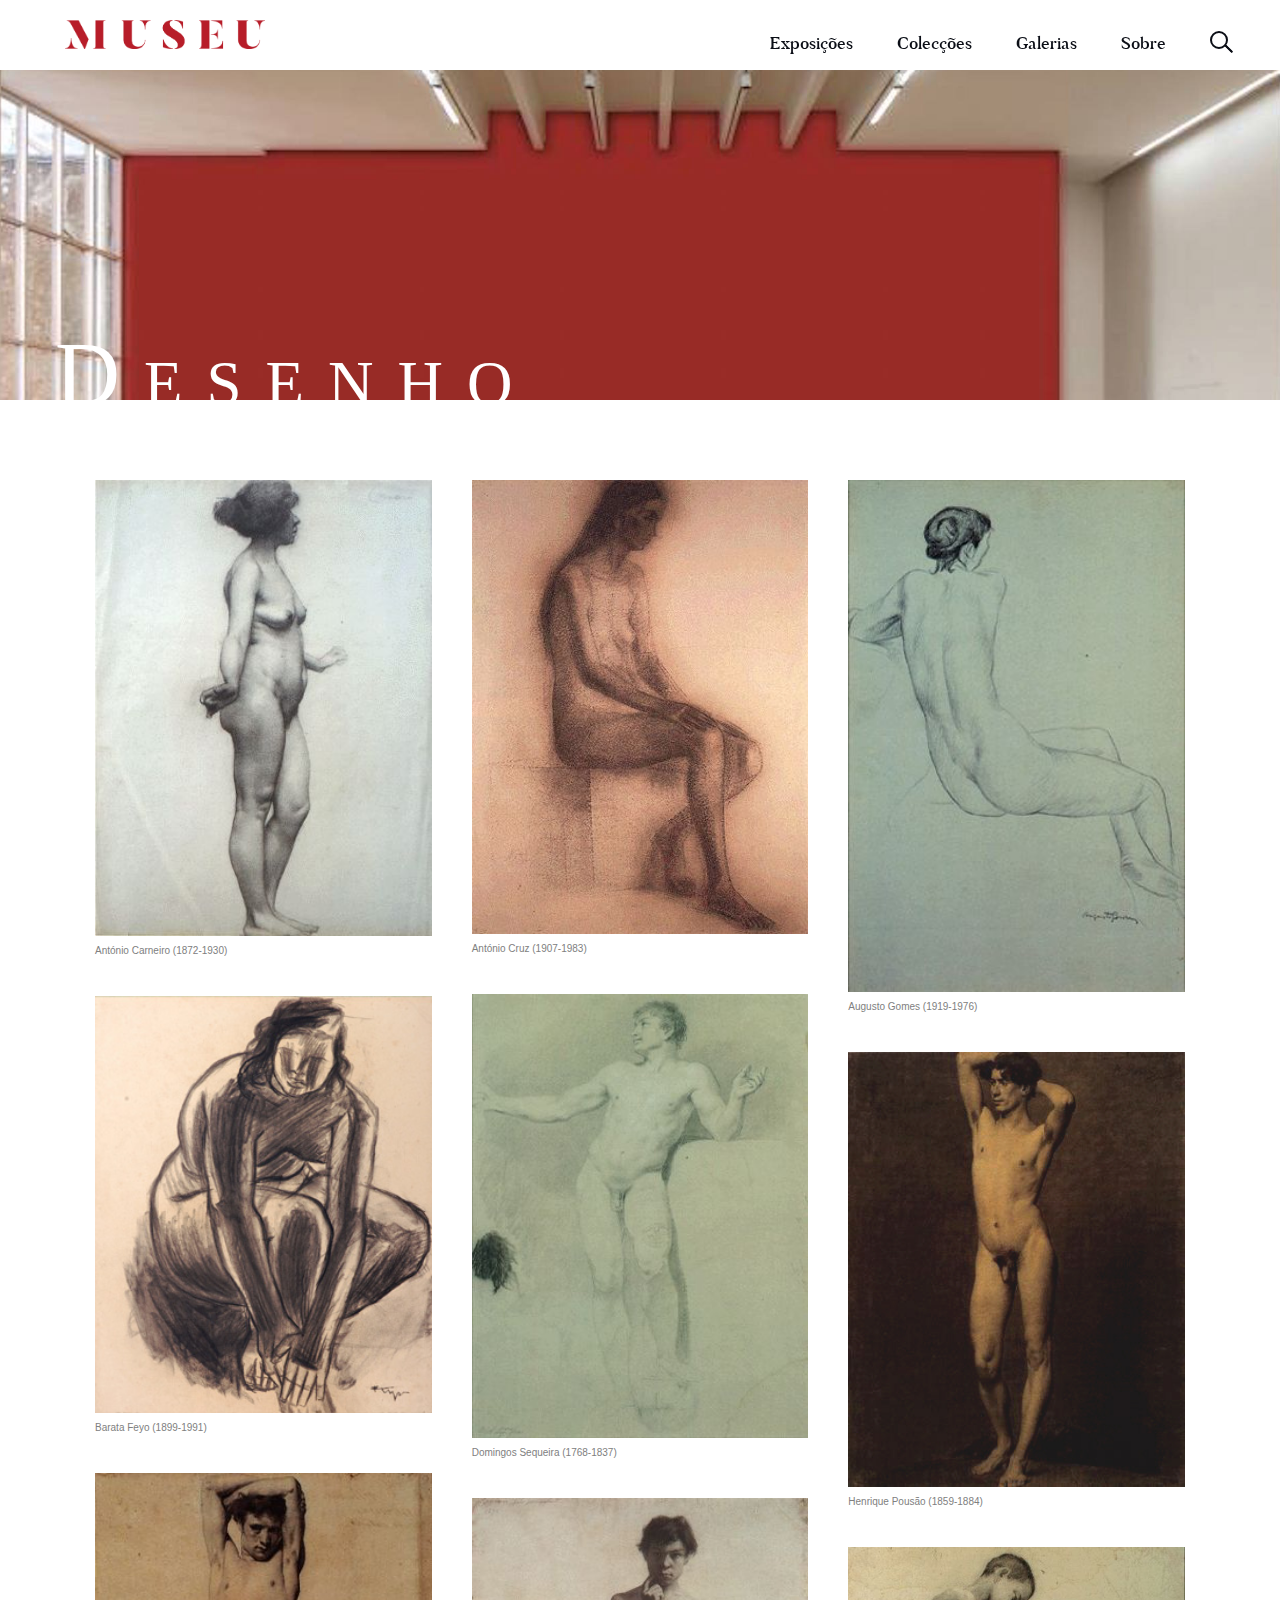
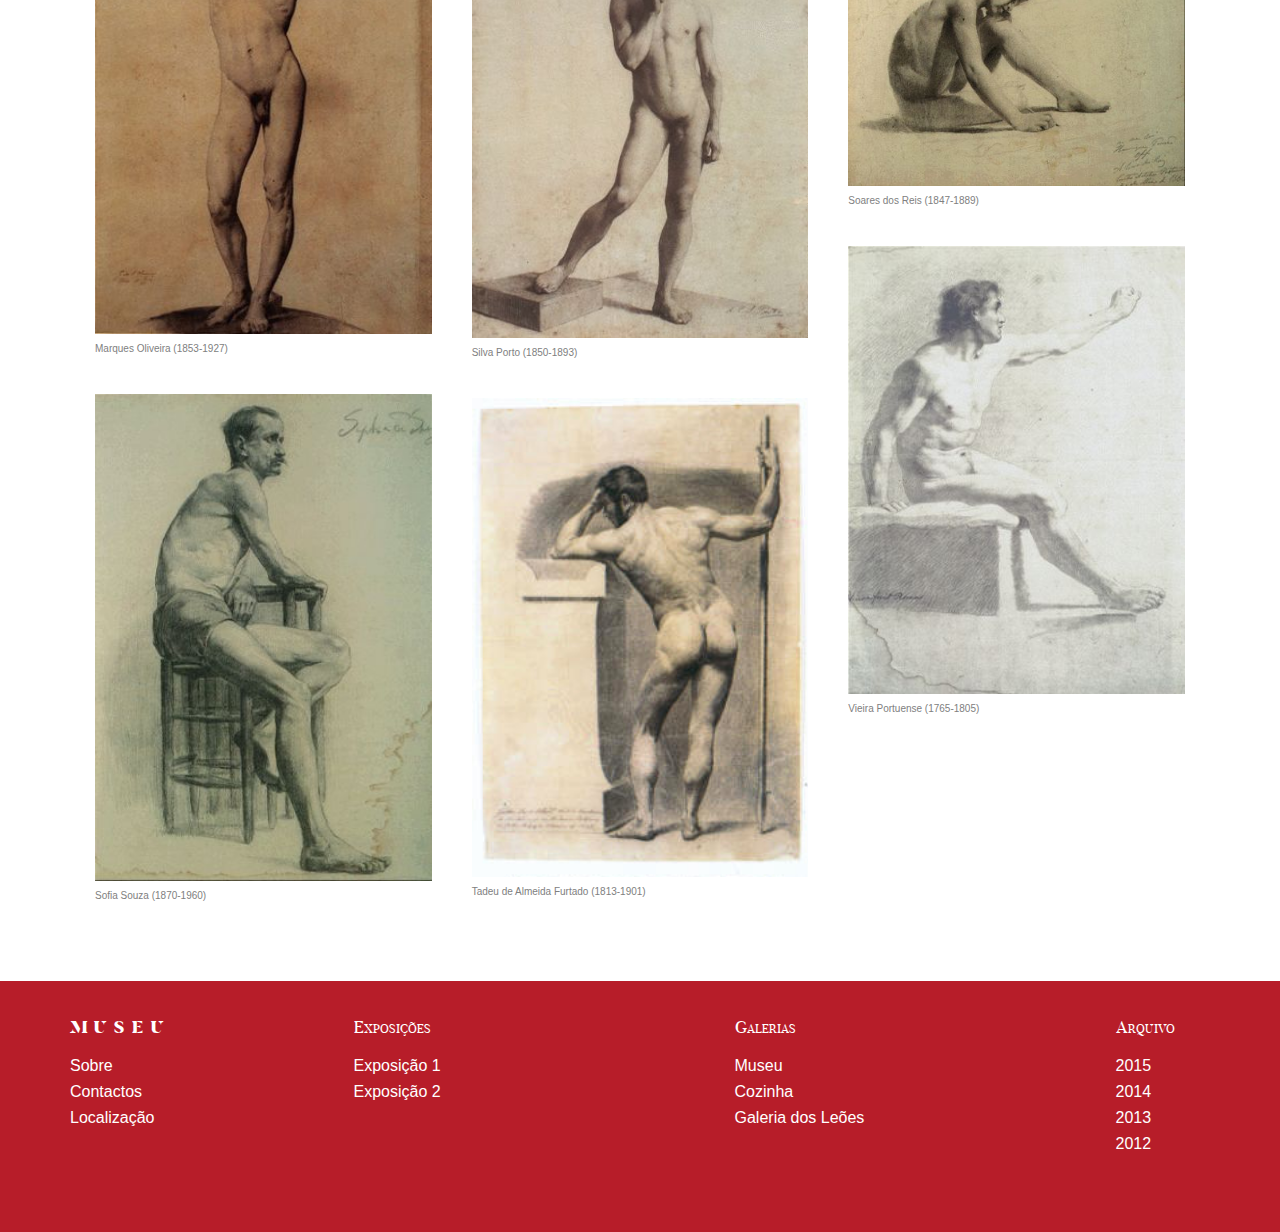
==== Museu/colecao.html @ 2cb4e395 "Alterações do duarte" ====
<!DOCTYPE html>
<!--[if lt IE 7]>      <html class="no-js lt-ie9 lt-ie8 lt-ie7"> <![endif]-->
<!--[if IE 7]>         <html class="no-js lt-ie9 lt-ie8"> <![endif]-->
<!--[if IE 8]>         <html class="no-js lt-ie9"> <![endif]-->
<!--[if gt IE 8]><!--> <html class="no-js"> <!--<![endif]-->
<head>
<meta charset="UTF-8">

<title>Museu FBAUP</title>

  <meta name="viewport" content="width=device-width, initial-scale=1">
<!-- Search engine optimization -->
  <meta name="description" content="" />
  <meta name="keywords" content="" />
  <meta name="author" content="" />
<!--  -->
   
    <link rel="stylesheet" type="text/css" href="museu.css">
   
</head>

<body>
	<!-- Pesquisa fullscreen -->
	<div class="search_oberlay">
		<input class="search" type="text" placeholder="search" />
	</div>
	<!-- Menu de Navegação -->

	<header>
			<div class="container">
			<div class="col-lg-3 col-md-3 col-sm-3 logo algn-left ">
					<a href="home.html"><img src="img/museu.png" alt="Logo Museu"/></a>	<!-- Logo Museu-->
			</div>
			<div class="col-lg-9 col-md-9 col-sm-7 algn-right menu">
				<nav class="row">
					<ul>
						<li><a href="pag_exposicoe.html">Exposições</a></li>
						<li class="dropdown-menu">
							<a href="#">Colecções</a>
							<ul class="dropdown-list">
								<li><a href="colecao.html">Desenho</a></li>
								<li><a href="colecao.html">Design</a></li>
								<li><a href="colecao.html">Escultura</a></li>
								<li><a href="colecao.html">Gravura</a></li>
								<li><a href="colecao.html">Pintura</a></li>
							</ul>
						</li>	
						<li><a href="galerias.html">Galerias</a></li>
						<li><a href="sobre.html">Sobre</a></li>
						<li>
							<div class="button-search" >
								<div class="search">
									<a class="search-icon">
									  <span class="circle"></span>
									  <span class="handle"></span>
									</a>
								</div>
							</div>	
						</li>
					</ul>	
					
				</nav>
				
			</div>
			</div>
		</header>

			<!-- Imagem Principal-->
		<section id="header-bg-small" >
			<div class="header-img" >
			 	 <img src="img/capa_img.jpg" alt="Pavilhão de Exposições">
				 <div class="container pic-caption">
					<h1>Desenho</h1>
				</div>
			</div>
			
		</section>
		<section id="grelha-colecao">
			<div class="container">
				<div class="grelha">
					<div class="item">
						<div class="image">
							<img src="img/colecao_desenho/cd_1.jpg" alt="António Carneiro (1872-1930)">
						</div>
						<div class="footnotes">
							<p>Legenda</p>
						</div>
					</div>
					<div class="item">
						<div class="image">
						<img src="img/colecao_desenho/cd_2.jpg" alt="António Cruz (1907-1983)">
						</div>
						<div class="footnotes">
							<p>Legenda</p>
						</div>
					</div>
					<div class="item">
						<div class="image">
							<img src="img/colecao_desenho/cd_3.jpg" alt="Augusto Gomes (1919-1976)">
						</div>
						<div class="footnotes">
							<p>Legenda</p>
						</div>
					</div>
					<div class="item">
						<div class="image">
							<img src="img/colecao_desenho/cd_4.jpg" alt="Barata Feyo (1899-1991)">
						</div>
						<div class="footnotes">
							<p>Legenda</p>
						</div>
					</div>
					<div class="item">
						<div class="image">
							<img src="img/colecao_desenho/cd_5.jpg" alt="Domingos Sequeira (1768-1837)">
						</div>
						<div class="footnotes">
							<p>Legenda</p>
						</div>
					</div>
					<div class="item">
						<div class="image">
							<img src="img/colecao_desenho/cd_6.jpg" alt="Henrique Pousão (1859-1884)">
						</div>
						<div class="footnotes">
							<p>Legenda</p>
						</div>
					</div>
					<div class="item">
						<div class="image">
							<img src="img/colecao_desenho/cd_7.jpg" alt="Marques Oliveira (1853-1927)">
						</div>
						<div class="footnotes">
							<p>Legenda</p>
						</div>
					</div>
					<div class="item">
						<div class="image">
							<img src="img/colecao_desenho/cd_8.jpg" alt="Silva Porto (1850-1893)">
						</div>
						<div class="footnotes">
							<p>Legenda</p>
						</div>
					</div>
					<div class="item">
						<div class="image">
							<img src="img/colecao_desenho/cd_9.jpg" alt="Soares dos Reis (1847-1889)">
						</div>
						<div class="footnotes">
							<p>Legenda</p>
						</div>
					</div>
					<div class="item">
						<div class="image">
							<img src="img/colecao_desenho/cd_10.jpg" alt="Sofia Souza (1870-1960)">
						</div>
						<div class="footnotes">
							<p>Legenda</p>
						</div>
					</div>
					<div class="item">
						<div class="image">
							<img src="img/colecao_desenho/cd_11.jpg" alt="Tadeu de Almeida Furtado (1813-1901)">
						</div>
						<div class="footnotes">
							<p>Legenda</p>
						</div>
					</div>
					<div class="item">
						<div class="image">
							<img src="img/colecao_desenho/cd_12.jpg" alt="Vieira Portuense (1765-1805)">
						</div>
						<div class="footnotes">
							<p>Legenda</p>
						</div>
					</div>
				</div>
				
			</div>
		</section>
		
	<footer>
			<div class="row">
				<div class="container">
					<div class="col-lg-3 col-md-3 col-sm-3">
						<a href="home.html"><h2 class="museu">Museu</h2></a>
						<ul>
							<li><a href="sobre.html">Sobre</a></li>
							<li><a href="sobre.html">Contactos</a></li>
							<li><a href="sobre.html">Localização</a></li>
						</ul>
					</div>
					<div class="col-lg-4 col-md-4 col-sm-4">
						<a href="pag_exposicoe.html"><h3>Exposições</h3></a>
						<ul>
							<li><a href="exposicao.html">Exposição 1</a></li>
							<li><a href="exposicao.html">Exposição 2</a></li>
						</ul>
					</div>	
					<div class="col-lg-4 col-md-4 col-sm-3">
						<a href="galerias.html"><h3>Galerias</h3></a>
						<ul>
							<li><a href="galerias.html">Museu</a></li>
							<li><a href="galerias.html">Cozinha</a></li>
							<li><a href="galerias.html">Galeria dos Leões</a></li>
						</ul>
					</div>	
					<div class="col-lg-1 col-md-1 col-sm-2">
						<a href="#"><h3>Arquivo</h3></a>		<!-- ???!?!?!??!?!?!?! -->
						<ul>
							<li><a href="#">2015</a></li>
							<li><a href="#">2014</a></li>
							<li><a href="#">2013</a></li>
							<li><a href="#">2012</a></li>
						</ul>
					</div>	
				</div>	
			</div>

		</footer>


<script src="js/jquery.1.11.3.js"></script>
<script src="js/jquery.grid-a-licious.min.js"></script>
<script type="text/javascript">
	// Adcionar automaticament a legenda das imagens  como footnote;

window.onload = function(){
	// var lis =  document.getElementById('grelha-colecao').getElementsByClassName('item');
		var lis =  $('#grelha-colecao .item');
	 //console.log(lis);

	 for( var i=0; i<lis.length; i++ ){
 		//var legenda = lis[i].getElementsByClassName('image').getElementsByTagName('img');
 		var img =lis[i];
 		var legenda = img.getElementsByTagName('img')[0].alt;
 		lis[i].getElementsByClassName('footnotes')[0].getElementsByTagName('p')[0].innerHTML=legenda;
	 }	
}
	$( document ).ready(function() {	
		$(".grelha").gridalicious({
		  width: 300,
		  gutter: 40,
		  selector: '.item'
		});
	});	


</script>
<script src="js/main.js"></script>

</body>

</html>
---- Museu/museu.css ----
@charset "UTF-8";
/* 

	PROJECTO: MUSEU FBAUP;
	VERSÃO: 0.1;
*/
/* http://meyerweb.com/eric/tools/css/reset/ 
   v2.0 | 20110126
   License: none (public domain)
*/
html, body, div, span, applet, object, iframe, h1, h2, h3, h4, h5, h6, p, blockquote, pre, a, abbr, acronym, address, big, cite, code, del, dfn, em, img, ins, kbd, q, s, samp, small, strike, strong, sub, sup, tt, var, b, u, i, center, dl, dt, dd, ol, ul, li, fieldset, form, label, legend, table, caption, tbody, tfoot, thead, tr, th, td, article, aside, canvas, details, embed, figure, figcaption, footer, header, hgroup, menu, nav, output, ruby, section, summary, time, mark, audio, video {
  margin: 0;
  padding: 0;
  border: 0;
  font-size: 100%;
  font: inherit;
  vertical-align: baseline; }

/* HTML5 display-role reset for older browsers */
article, aside, details, figcaption, figure, footer, header, hgroup, menu, nav, section {
  display: block; }

body {
  line-height: 1; }

ol, ul {
  list-style: none; }

blockquote, q {
  quotes: none; }

blockquote:before, blockquote:after {
  content: '';
  content: none; }

q:before, q:after {
  content: '';
  content: none; }

table {
  border-collapse: collapse;
  border-spacing: 0; }

.clearfix {
  zoom: 1; }
  .clearfix:after {
    clear: both; }
  .clearfix:before, .clearfix:after {
    content: '\0020';
    display: block;
    overflow: hidden;
    visibility: hidden;
    width: 0;
    height: 0; }

.row {
  zoom: 1;
  zoom: 1;
  margin-bottom: 40px;
  width: 100%; }
  .row:after {
    clear: both; }
  .row:before, .row:after {
    content: '\0020';
    display: block;
    overflow: hidden;
    visibility: hidden;
    width: 0;
    height: 0; }
  .row:after {
    clear: both; }
  .row:before, .row:after {
    content: '\0020';
    display: block;
    overflow: hidden;
    visibility: hidden;
    width: 0;
    height: 0; }

@media screen and (min-width: 1200px) {
  .col-lg-1 {
    display: block;
    float: left;
    position: relative;
    min-height: 2px;
    margin: 10px;
    width: 5%; }

  .col-lg-2 {
    display: block;
    float: left;
    position: relative;
    min-height: 2px;
    margin: 10px;
    width: 13.33333%; }

  .col-lg-3 {
    display: block;
    float: left;
    position: relative;
    min-height: 2px;
    margin: 10px;
    width: 21.66667%; }

  .col-lg-4 {
    display: block;
    float: left;
    position: relative;
    min-height: 2px;
    margin: 10px;
    width: 30%; }

  .col-lg-5 {
    display: block;
    float: left;
    position: relative;
    min-height: 2px;
    margin: 10px;
    width: 38.33333%; }

  .col-lg-6 {
    display: block;
    float: left;
    position: relative;
    min-height: 2px;
    margin: 10px;
    width: 46.66667%; }

  .col-lg-7 {
    display: block;
    float: left;
    position: relative;
    min-height: 2px;
    margin: 10px;
    width: 55%; }

  .col-lg-8 {
    display: block;
    float: left;
    position: relative;
    min-height: 2px;
    margin: 10px;
    width: 63.33333%; }

  .col-lg-9 {
    display: block;
    float: left;
    position: relative;
    min-height: 2px;
    margin: 10px;
    width: 71.66667%; }

  .col-lg-10 {
    display: block;
    float: left;
    position: relative;
    min-height: 2px;
    margin: 10px;
    width: 80%; }

  .col-lg-11 {
    display: block;
    float: left;
    position: relative;
    min-height: 2px;
    margin: 10px;
    width: 88.33333%; }

  .col-lg-12 {
    display: block;
    float: left;
    position: relative;
    min-height: 2px;
    margin: 10px;
    width: 96.66667%; }

  .container {
    width: 1170px;
    margin: 0 auto;
    position: relative; } }
/* Small Desktop/ Tablet screens */
@media screen and (min-width: 992px) and (max-width: 1199px) {
  .col-md-1 {
    display: block;
    float: left;
    position: relative;
    min-height: 2px;
    margin: 10px;
    width: 5%; }

  .col-md-2 {
    display: block;
    float: left;
    position: relative;
    min-height: 2px;
    margin: 10px;
    width: 13.33333%; }

  .col-md-3 {
    display: block;
    float: left;
    position: relative;
    min-height: 2px;
    margin: 10px;
    width: 21.66667%; }

  .col-md-4 {
    display: block;
    float: left;
    position: relative;
    min-height: 2px;
    margin: 10px;
    width: 30%; }

  .col-md-5 {
    display: block;
    float: left;
    position: relative;
    min-height: 2px;
    margin: 10px;
    width: 38.33333%; }

  .col-md-6 {
    display: block;
    float: left;
    position: relative;
    min-height: 2px;
    margin: 10px;
    width: 46.66667%; }

  .col-md-7 {
    display: block;
    float: left;
    position: relative;
    min-height: 2px;
    margin: 10px;
    width: 55%; }

  .col-md-8 {
    display: block;
    float: left;
    position: relative;
    min-height: 2px;
    margin: 10px;
    width: 63.33333%; }

  .col-md-9 {
    display: block;
    float: left;
    position: relative;
    min-height: 2px;
    margin: 10px;
    width: 71.66667%; }

  .col-md-10 {
    display: block;
    float: left;
    position: relative;
    min-height: 2px;
    margin: 10px;
    width: 80%; }

  .col-md-11 {
    display: block;
    float: left;
    position: relative;
    min-height: 2px;
    margin: 10px;
    width: 88.33333%; }

  .col-md-12 {
    display: block;
    float: left;
    position: relative;
    min-height: 2px;
    margin: 10px;
    width: 96.66667%; }

  .container {
    width: 1002px;
    margin: 0 auto;
    position: relative; } }
/* Tablet screens */
@media screen and (min-width: 768px) and (max-width: 991px) {
  .col-sm-1 {
    display: block;
    float: left;
    position: relative;
    min-height: 2px;
    margin: 10px;
    width: 5%; }

  .col-sm-2 {
    display: block;
    float: left;
    position: relative;
    min-height: 2px;
    margin: 10px;
    width: 13.33333%; }

  .col-sm-3 {
    display: block;
    float: left;
    position: relative;
    min-height: 2px;
    margin: 10px;
    width: 21.66667%; }

  .col-sm-4 {
    display: block;
    float: left;
    position: relative;
    min-height: 2px;
    margin: 10px;
    width: 30%; }

  .col-sm-5 {
    display: block;
    float: left;
    position: relative;
    min-height: 2px;
    margin: 10px;
    width: 38.33333%; }

  .col-sm-6 {
    display: block;
    float: left;
    position: relative;
    min-height: 2px;
    margin: 10px;
    width: 46.66667%; }

  .col-sm-7 {
    display: block;
    float: left;
    position: relative;
    min-height: 2px;
    margin: 10px;
    width: 55%; }

  .col-sm-8 {
    display: block;
    float: left;
    position: relative;
    min-height: 2px;
    margin: 10px;
    width: 63.33333%; }

  .col-sm-9 {
    display: block;
    float: left;
    position: relative;
    min-height: 2px;
    margin: 10px;
    width: 71.66667%; }

  .col-sm-10 {
    display: block;
    float: left;
    position: relative;
    min-height: 2px;
    margin: 10px;
    width: 80%; }

  .col-sm-11 {
    display: block;
    float: left;
    position: relative;
    min-height: 2px;
    margin: 10px;
    width: 88.33333%; }

  .col-sm-12 {
    display: block;
    float: left;
    position: relative;
    min-height: 2px;
    margin: 10px;
    width: 96.66667%; }

  .container {
    width: 938px;
    margin: 0 auto;
    position: relative; } }
/* Small /Mobile screens */
@media screen and (max-width: 767px) {
  .col-xs-1 {
    display: block;
    float: left;
    position: relative;
    min-height: 2px;
    margin: 10px;
    width: 5%; }

  .col-xs-2 {
    display: block;
    float: left;
    position: relative;
    min-height: 2px;
    margin: 10px;
    width: 13.33333%; }

  .col-xs-3 {
    display: block;
    float: left;
    position: relative;
    min-height: 2px;
    margin: 10px;
    width: 21.66667%; }

  .col-xs-4 {
    display: block;
    float: left;
    position: relative;
    min-height: 2px;
    margin: 10px;
    width: 30%; }

  .col-xs-5 {
    display: block;
    float: left;
    position: relative;
    min-height: 2px;
    margin: 10px;
    width: 38.33333%; }

  .col-xs-6 {
    display: block;
    float: left;
    position: relative;
    min-height: 2px;
    margin: 10px;
    width: 46.66667%; }

  .col-xs-7 {
    display: block;
    float: left;
    position: relative;
    min-height: 2px;
    margin: 10px;
    width: 55%; }

  .col-xs-8 {
    display: block;
    float: left;
    position: relative;
    min-height: 2px;
    margin: 10px;
    width: 63.33333%; }

  .col-xs-9 {
    display: block;
    float: left;
    position: relative;
    min-height: 2px;
    margin: 10px;
    width: 71.66667%; }

  .col-xs-10 {
    display: block;
    float: left;
    position: relative;
    min-height: 2px;
    margin: 10px;
    width: 80%; }

  .col-xs-11 {
    display: block;
    float: left;
    position: relative;
    min-height: 2px;
    margin: 10px;
    width: 88.33333%; }

  .col-xs-12 {
    display: block;
    float: left;
    position: relative;
    min-height: 2px;
    margin: 10px;
    width: 96.66667%; }

  .container {
    width: 938px;
    margin: 0 auto;
    position: relative; } }
@font-face {
  font-family: butlerregular;
  src: url("fonts/Butler/butler_regular-webfont.eot");
  src: url("fonts/Butler/butler_regular-webfont.eot#iefix") format("embedded-opentype"), url("fonts/Butler/butler_regular-webfont.ttf") format("truetype"), url("fonts/Butler/butler_regular-webfont.svg#butlerregular") format("svg"), url("fonts/Butler/butler_regular-webfont.woff") format("woff");
  font-weight: normal;
  font-style: normal; }
@font-face {
  font-family: butlerbold;
  src: url("fonts/Butler/butler_bold-webfont.eot");
  src: url("fonts/Butler/butler_bold-webfont.eot#iefix") format("embedded-opentype"), url("fonts/Butler/butler_bold-webfont.ttf") format("truetype"), url("fonts/Butler/butler_bold-webfont.svg#butlerbold") format("svg"), url("fonts/Butler/butler_bold-webfont.woff") format("woff");
  font-weight: normal;
  font-style: normal; }
@font-face {
  font-family: butlermedium;
  src: url("fonts/Butler/butler_medium-webfont.eot");
  src: url("fonts/Butler/butler_medium-webfont.eot#iefix") format("embedded-opentype"), url("fonts/Butler/butler_medium-webfont.ttf") format("truetype"), url("fonts/Butler/butler_medium-webfont.svg#butlermedium") format("svg"), url("fonts/Butler/butler_medium-webfont.woff") format("woff");
  font-weight: normal;
  font-style: normal; }
@font-face {
  font-family: butler_stencilblack;
  src: url("fonts/Butler/butler_black_stencil-webfont.eot");
  src: url("fonts/Butler/butler_black_stencil-webfont.eot#iefix") format("embedded-opentype"), url("fonts/Butler/butler_black_stencil-webfont.ttf") format("truetype"), url("fonts/Butler/butler_black_stencil-webfont.svg#butler_stencilblack") format("svg"), url("fonts/Butler/butler_black_stencil-webfont.woff") format("woff");
  font-weight: normal;
  font-style: normal; }
@font-face {
  font-family: proxima_nova_regular;
  src: url("fonts/ProximaNova/proxima_nova_regular-webfont.eot");
  src: url("fonts/ProximaNova/proxima_nova_regular-webfont.eot#iefix") format("embedded-opentype"), url("fonts/ProximaNova/proxima_nova_regular-webfont.ttf") format("truetype"), url("fonts/ProximaNova/proxima_nova_regular-webfont.svg#proxima_nova_regular") format("svg"), url("fonts/ProximaNova/proxima_nova_regular-webfont.woff") format("woff");
  font-weight: normal;
  font-style: normal; }
@font-face {
  font-family: proxima_novaregular_italicc;
  src: url("fonts/ProximaNova/proxima_novaregular_italic.eot");
  src: url("fonts/ProximaNova/proxima_novaregular_italic.eot#iefix") format("embedded-opentype"), url("fonts/ProximaNova/proxima_novaregular_italic.ttf") format("truetype"), url("fonts/ProximaNova/proxima_novaregular_italic.svg#proxima_novaregular_italicc") format("svg"), url("fonts/ProximaNova/proxima_novaregular_italic.woff") format("woff");
  font-weight: normal;
  font-style: normal; }
@font-face {
  font-family: proxima_novalight;
  src: url("fonts/ProximaNova/proxima_nova_light-webfont.eot");
  src: url("fonts/ProximaNova/proxima_nova_light-webfont.eot#iefix") format("embedded-opentype"), url("fonts/ProximaNova/proxima_nova_light-webfont.ttf") format("truetype"), url("fonts/ProximaNova/proxima_nova_light-webfont.svg#proxima_novalight") format("svg"), url("fonts/ProximaNova/proxima_nova_light-webfont.woff") format("woff");
  font-weight: normal;
  font-style: normal; }
@font-face {
  font-family: proxima_novalight_italic;
  src: url("fonts/ProximaNova/proxima_nova_light_italic-webfont.eot");
  src: url("fonts/ProximaNova/proxima_nova_light_italic-webfont.eot#iefix") format("embedded-opentype"), url("fonts/ProximaNova/proxima_nova_light_italic-webfont.ttf") format("truetype"), url("fonts/ProximaNova/proxima_nova_light_italic-webfont.svg#proxima_novalight_italic") format("svg"), url("fonts/ProximaNova/proxima_nova_light_italic-webfont.woff") format("woff");
  font-weight: normal;
  font-style: normal; }
@font-face {
  font-family: proxima_nova_rgbold;
  src: url("fonts/ProximaNova/proxima_nova_bold-webfont.eot");
  src: url("fonts/ProximaNova/proxima_nova_bold-webfont.eot#iefix") format("embedded-opentype"), url("fonts/ProximaNova/proxima_nova_bold-webfont.ttf") format("truetype"), url("fonts/ProximaNova/proxima_nova_bold-webfont.svg#proxima_nova_rgbold") format("svg"), url("fonts/ProximaNova/proxima_nova_bold-webfont.woff") format("woff");
  font-weight: normal;
  font-style: normal; }
@font-face {
  font-family: proxima_nova_rgbold_italic;
  src: url("fonts/ProximaNova/proxima_nova_bold_italic-webfont.eot");
  src: url("fonts/ProximaNova/proxima_nova_bold_italic-webfont.eot#iefix") format("embedded-opentype"), url("fonts/ProximaNova/proxima_nova_bold_italic-webfont.ttf") format("truetype"), url("fonts/ProximaNova/proxima_nova_bold_italic-webfont.svg#proxima_nova_rgbold_italic") format("svg"), url("fonts/ProximaNova/proxima_nova_bold_italic-webfont.woff") format("woff");
  font-weight: normal;
  font-style: normal; }
h1 {
  font-size: 36px;
  font-weight: normal;
  font-style: normal; }

h2 {
  font-size: 30px;
  font-weight: normal;
  font-style: normal; }

h3 {
  font-size: 24px;
  font-weight: normal;
  font-style: normal; }

h4 {
  font-size: 18px;
  font-weight: normal;
  font-style: normal; }

h5 {
  font-size: 14px;
  font-weight: normal;
  font-style: normal; }

h6 {
  font-size: 12px;
  font-weight: normal;
  font-style: normal; }

body {
  -webkit-box-sizing: border-box;
  -moz-box-sizing: border-box;
  box-sizing: border-box;
  background: #FFF; }

.overNone {
  overflow-y: hidden; }

.search_oberlay {
  z-index: 100;
  position: fixed;
  background: rgba(255, 255, 255, 0.9);
  height: 100vh;
  width: 100vw;
  overflow-y: hidden;
  display: none;
  -webkit-transition: all 0.5s ease-in; }
  .search_oberlay .search {
    position: absolute;
    top: 50%;
    width: 100%;
    color: #0b0e16;
    background: none;
    font-size: 60px;
    font-weight: 300;
    text-align: center;
    border: 0px;
    margin: 0px auto;
    margin-top: -51px;
    padding-left: 30px;
    padding-right: 30px;
    outline: none; }
  .search_oberlay .search::-webkit-input-placeholder {
    color: #0b0e16;
    float: left; }
  .search_oberlay .search:-moz-placeholder {
    /* Firefox 18- */
    color: #0b0e16; }
  .search_oberlay .search::-moz-placeholder {
    /* Firefox 19+ */
    color: #0b0e16; }
  .search_oberlay .search:-ms-input-placeholder {
    color: #0b0e16; }

header {
  z-index: 100;
  width: 100%;
  position: fixed;
  top: 0;
  display: block;
  background: #FFF;
  height: 70px; }
  header .logo img {
    width: 200px;
    margin-top: 10px; }
  header .menu {
    margin: 0px;
    float: right; }
    header .menu nav {
      height: 70px;
      margin: 0px;
      margin-top: 8px; }
      header .menu nav ul {
        display: block;
        margin: 0 -15px;
        list-style: none;
        text-align: center;
        float: right; }
        header .menu nav ul li {
          display: inline-block; }
          header .menu nav ul li a {
            text-decoration: none;
            color: #0b0e16;
            margin: 15px 20px;
            display: block;
            font-family: butlermedium, Georgia, Times New Roman, Times, serif;
            font-size: 17px; }
          header .menu nav ul li ul.dropdown-list {
            width: 200px;
            position: absolute;
            background-color: #FFF;
            z-index: 100;
            display: none;
            top: 70px; }
            header .menu nav ul li ul.dropdown-list li {
              float: left;
              width: 100%;
              text-align: left; }
              header .menu nav ul li ul.dropdown-list li:hover {
                background-color: #fafafa; }
              header .menu nav ul li ul.dropdown-list li a {
                margin-left: 32px; }
          header .menu nav ul li .button-searc {
            height: 40px !important; }
        header .menu nav ul .search {
          float: right; }
          header .menu nav ul .search .search-icon {
            height: 3px;
            width: 20px;
            display: block;
            position: relative;
            cursor: pointer;
            border-radius: 6px;
            padding-top: 8px;
            z-index: 150;
            margin-right: 10px; }
          header .menu nav ul .search .circle {
            position: relative;
            display: block;
            height: 14px;
            width: 14px;
            background-color: #ffffff;
            border-radius: 70px;
            z-index: 0;
            border: 2px solid #0b0e16;
            transition: all 0.6s cubic-bezier(0.25, 1.7, 0.35, 0.8);
            z-index: 1; }
          header .menu nav ul .search .handle {
            position: absolute;
            background-color: #0b0e16;
            top: 22px;
            left: 7px;
            width: 18px;
            height: 2px;
            display: block;
            transform: rotate(45deg);
            float: right;
            border-radius: 2px; }
            header .menu nav ul .search .handle:after {
              content: "";
              background-color: #0b0e16;
              width: 18px;
              height: 2px;
              display: block;
              float: right;
              border-radius: 2px;
              transition: all 0.6s cubic-bezier(0.25, 1.7, 0.35, 0.8);
              z-index: -1; }
          header .menu nav ul .search .open .circle {
            transform: scale(0.02);
            transform-origin: 30% 40%;
            background: #0b0e16;
            border-color: #0b0e16; }
          header .menu nav ul .search .open .handle:after {
            transform-origin: center center;
            transform: rotate(90deg); }

section {
  width: 100%;
  position: relative;
  display: block; }
  section .page-title {
    text-align: center; }
    section .page-title h1 {
      font-family: butlermedium, Georgia, Times New Roman, Times, serif;
      font-size: 36px;
      font-variant: small-caps; }

section#header-bg-big {
  width: 100vw;
  height: 100vh;
  	/*
   	.header-img {
   	 width: 100%;
  	  height:100vh;
  	  //background-color:black;
  	  background-image:'img/capa_img.png';
  	}*/ }
  section#header-bg-big .header-img {
    position: relative;
    width: 100%;
    height: 100%;
    overflow: hidden; }
    section#header-bg-big .header-img img {
      position: absolute;
      left: 50%;
      top: 50%;
      width: 100%;
      -webkit-transform: translate(-50%, -50%);
      -ms-transform: translate(-50%, -50%);
      transform: translate(-50%, -50%); }
    section#header-bg-big .header-img .pic-caption {
      font-family: butler_stencilblack, Georgia, Times New Roman, Times, serif;
      position: absolute;
      color: white;
      top: 400px;
      left: 200px; }

section#header-bg-small {
  width: 100vw; }
  section#header-bg-small .header-img {
    position: relative;
    width: 100%;
    height: 400px;
    overflow: hidden; }
    section#header-bg-small .header-img img {
      position: absolute;
      left: 50%;
      top: 50%;
      width: 101%;
      -webkit-transform: translate(-50%, -50%);
      -ms-transform: translate(-50%, -50%);
      transform: translate(-50%, -50%); }
    section#header-bg-small .header-img .pic-caption {
      position: relative;
      color: white;
      top: 330px;
      left: 0px; }
      section#header-bg-small .header-img .pic-caption h1 {
        font-size: 90px;
        letter-spacing: 24px;
        font-variant: small-caps; }

section#expo {
  margin-top: 150px;
  position: relative; }
  section#expo .expositor {
    height: 200px;
    background: #ededad;
    margin: 0 auto;
    margin: 25px 0; }
    section#expo .expositor img {
      height: 200px;
      width: 100%;
      -webkit-filter: grayscale(0);
      -moz-filter: grayscale(0);
      filter: grayscale(0); }
    section#expo .expositor:hover {
      -webkit-filter: grayscale(90%);
      -moz-filter: grayscale(90%);
      filter: grayscale(90%);
      background-color: rgba(183, 29, 41, 0.4); }
    section#expo .expositor h2 {
      font-family: butlerbold, Georgia, Times New Roman, Times, serif;
      display: block;
      font-size: 60px;
      position: relative;
      text-align: left;
      color: white;
      left: 20px;
      bottom: 182px; }
    section#expo .expositor h3 {
      font-family: proxima_nova_rgbold_italic, Helvetica, Arial, sans-serif;
      display: block;
      font-size: 24px;
      position: relative;
      vertical-align: text-bottom;
      text-align: left;
      color: white;
      left: 20px;
      bottom: 175px;
      line-height: 30px; }

section#exposicoes {
  position: relative;
  margin-top: 80px; }
  section#exposicoes .expositor {
    height: 200px;
    background: #ededad;
    margin: 0 auto;
    margin: 25px 0; }
    section#exposicoes .expositor img {
      height: 200px;
      width: 100%;
      -webkit-filter: grayscale(0);
      -moz-filter: grayscale(0);
      filter: grayscale(0); }
    section#exposicoes .expositor:hover {
      -webkit-filter: grayscale(90%);
      -moz-filter: grayscale(90%);
      filter: grayscale(90%);
      background-color: rgba(183, 29, 41, 0.4); }
    section#exposicoes .expositor h2 {
      font-family: butlerbold, Georgia, Times New Roman, Times, serif;
      display: block;
      font-size: 60px;
      position: relative;
      text-align: left;
      color: white;
      left: 20px;
      bottom: 182px; }
    section#exposicoes .expositor h3 {
      font-family: proxima_nova_rgbold_italic, Helvetica, Arial, sans-serif;
      display: block;
      font-size: 24px;
      position: relative;
      vertical-align: text-bottom;
      text-align: left;
      color: white;
      left: 20px;
      bottom: 175px;
      line-height: 30px; }

section#colecao {
  margin-top: 150px;
  position: relative; }
  section#colecao .montra-colecao {
    height: 500px;
    padding-bottom: 40px; }
    section#colecao .montra-colecao .col-colecao {
      background: #0b0e16;
      float: left;
      width: 18.111%;
      height: 450px;
      margin: 10px 21.2px;
      position: relative;
      max-width: 200px; }
      section#colecao .montra-colecao .col-colecao .grayscale {
        width: 100%;
        height: 100%;
        max-width: 200px;
        -webkit-filter: grayscale(0);
        -moz-filter: grayscale(0);
        filter: grayscale(0); }
      section#colecao .montra-colecao .col-colecao:hover {
        -webkit-filter: grayscale(90%);
        -moz-filter: grayscale(90%);
        filter: grayscale(90%);
        background-color: rgba(183, 29, 41, 0.4); }
      section#colecao .montra-colecao .col-colecao:hover span {
        content: "";
        position: absolute;
        width: 100%;
        height: 100%;
        top: 0px;
        background-color: rgba(183, 29, 41, 0.5); }
      section#colecao .montra-colecao .col-colecao h2 {
        font-family: butlerbold, Georgia, Times New Roman, Times, serif;
        display: block;
        font-size: 65px;
        transform: rotate(-90deg);
        position: relative;
        bottom: 150px;
        vertical-align: text-bottom;
        text-align: left;
        color: white;
        left: 60px;
        zoom: 1; }
        section#colecao .montra-colecao .col-colecao h2:after {
          clear: both; }
        section#colecao .montra-colecao .col-colecao h2:before, section#colecao .montra-colecao .col-colecao h2:after {
          content: '\0020';
          display: block;
          overflow: hidden;
          visibility: hidden;
          width: 0;
          height: 0; }
    section#colecao .montra-colecao .col-colecao:last-child {
      float: right;
      margin-right: 0px; }
    section#colecao .montra-colecao .col-colecao:first-child {
      margin-left: 0px; }
    @media screen and (min-width: 992px) and (max-width: 1199px) {
      section#colecao .montra-colecao .col-colecao {
        margin: 10px 11px; } }
  @media screen and (min-width: 768px) and (max-width: 991px) {
    section#colecao .montra-colecao {
      display: none; } }

section#grelha-colecao {
  margin-top: 80px;
  position: relative; }
  section#grelha-colecao .container > .grelha {
    width: 100%; }
    section#grelha-colecao .container > .grelha .item > .footnotes p {
      margin-top: 10px;
      font-size: 10px;
      color: gray;
      font-family: "proxima_nova_rglight", Helvetica, Arial, sans-serif; }

section#sobremuseu {
  padding-top: 80px; }
  section#sobremuseu .block-text {
    width: 70%;
    margin: 0 auto;
    padding-top: 50px; }
  section#sobremuseu h4 {
    font-family: proxima_nova_rgregular, Helvetica, Arial, sans-serif;
    font-size: 25px;
    text-align: left;
    color: #000000;
    line-height: 60px;
    padding-bottom: 15px; }
  section#sobremuseu p {
    font-family: proxima_nova_rglight, Helvetica, Arial, sans-serif;
    font-size: 15px;
    text-align: left;
    color: #000000;
    line-height: 30px;
    text-align: left;
    text-indent: 15px;
    padding-top: 15px; }
  section#sobremuseu em {
    font-family: proxima_nova_rgligth_italic, Helvetica, Arial, sans-serif;
    font-size: 20px;
    text-indent: 15px; }
  section#sobremuseu .first {
    text-indent: initial; }

section#localizacao .block-text {
  width: 70%;
  margin: 0 auto;
  padding-top: 50px; }
section#localizacao h4 {
  font-family: proxima_nova_rgregular, Helvetica, Arial, sans-serif;
  font-size: 25px;
  text-align: left;
  color: #000000;
  line-height: 60px;
  padding-bottom: 15px; }
section#localizacao * {
  line-height: 25px;
  text-indent: initial; }
section#localizacao dt {
  font-family: proxima_nova_rgregular, Helvetica, Arial, sans-serif;
  font-size: 17px;
  text-align: left;
  color: #000000; }
section#localizacao dd {
  font-family: proxima_nova_rglight, Helvetica, Arial, sans-serif;
  font-size: 15px;
  text-align: left;
  color: #000000;
  text-align: left; }
section#localizacao #map {
  width: 100%;
  height: 300px;
  margin-bottom: 0px; }

footer {
  clear: both;
  text-align: left;
  color: white;
  background-color: #b71d29;
  display: block;
  position: relative;
  margin-bottom: 0px !important;
  padding-top: 20px;
  height: auto;
  padding-bottom: 35px; }
  footer div[class*="col-"] {
    margin: 0 15px; }
    footer div[class*="col-"] h2.museu {
      font-family: butler_stencilblack, Georgia, Times New Roman, Times, serif;
      text-transform: uppercase;
      letter-spacing: 7px;
      font-weight: 400;
      font-size: 17px;
      line-height: 52px; }
    footer div[class*="col-"] h3 {
      font-family: butlerregular, Georgia, Times New Roman, Times, serif;
      font-size: 17px;
      line-height: 52px;
      font-variant: small-caps; }
    footer div[class*="col-"] ul li a {
      font-family: proxima_nova_rglight, Helvetica, Arial, sans-serif;
      text-align: left;
      line-height: 26px; }
    footer div[class*="col-"] a {
      text-decoration: none;
      color: white; }

/*# sourceMappingURL=museu.css.map */
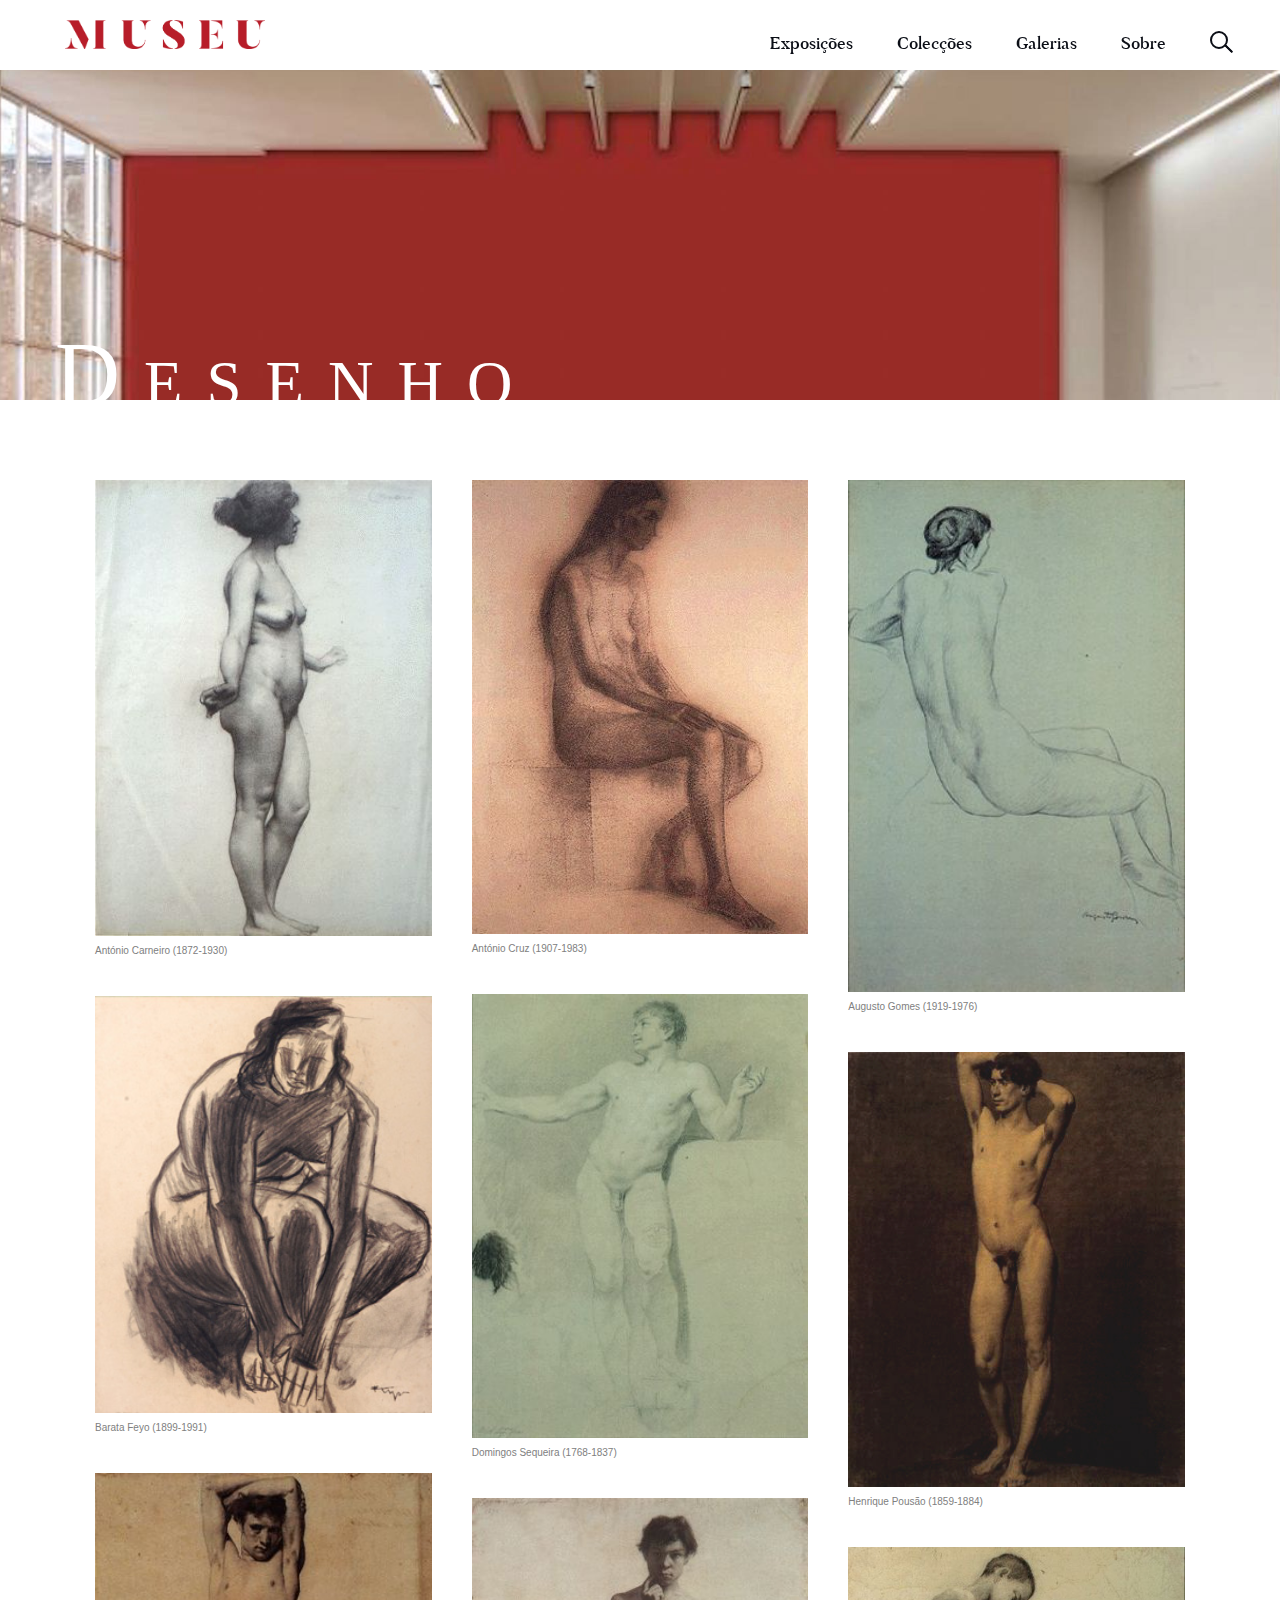
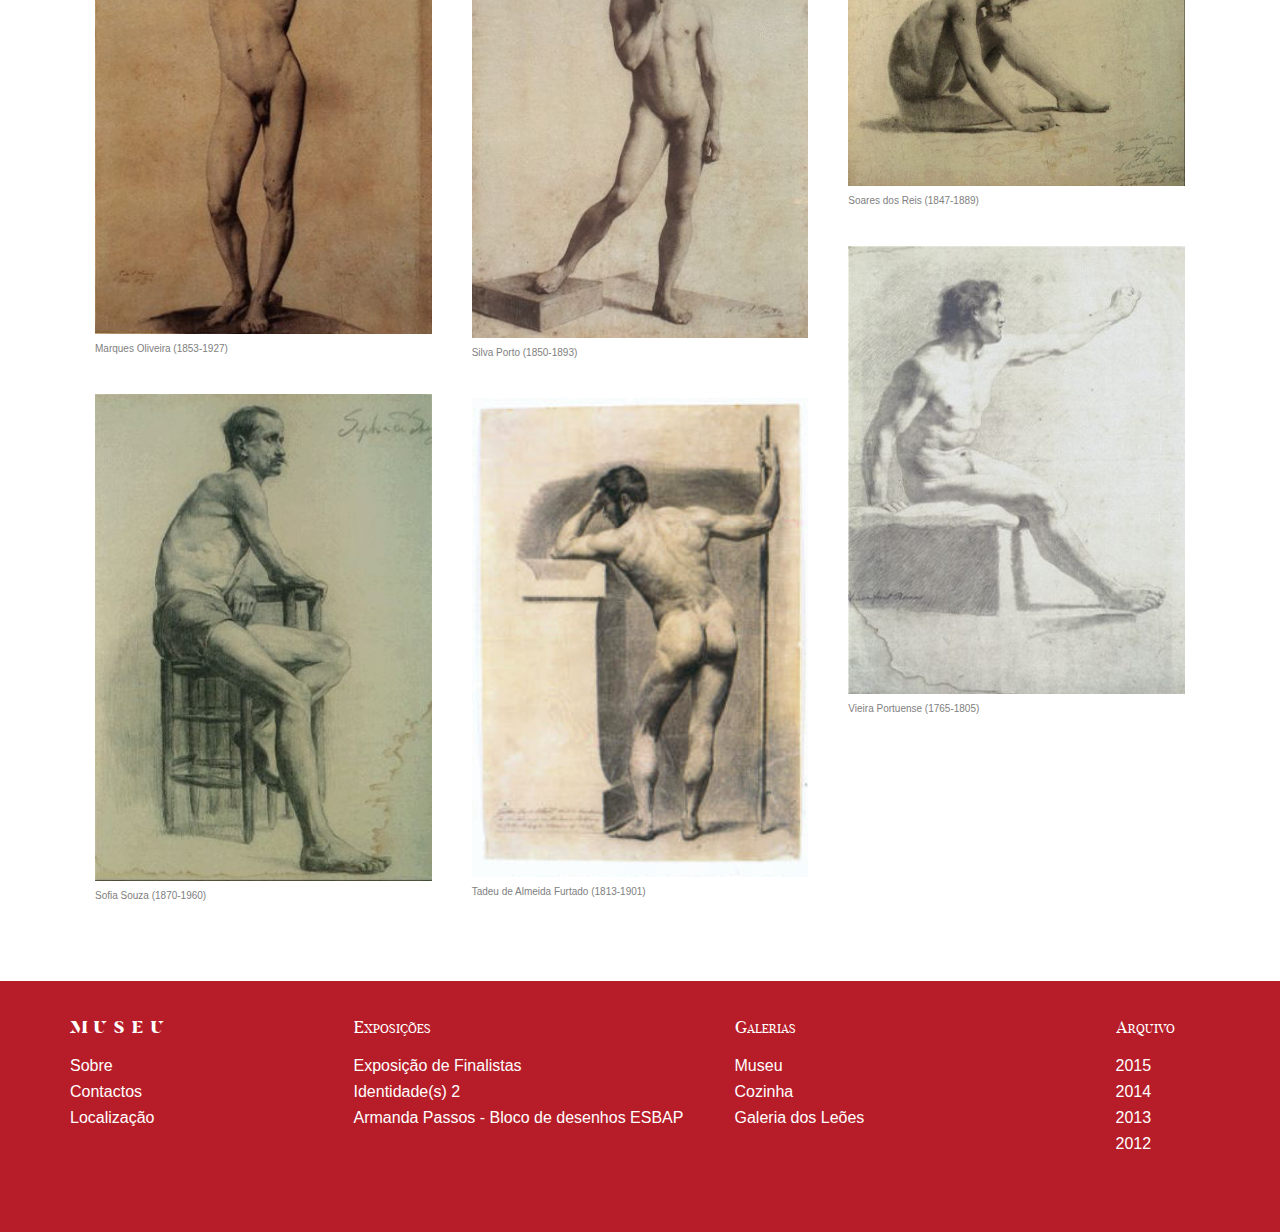
==== commit 1b0bd1bb: "DUarteeeeeee.. vócê  não toca uma bosta! :D" ====
--- a/Museu/colecao.html
+++ b/Museu/colecao.html
@@ -26,13 +26,15 @@
 	</div>
 	<!-- Menu de Navegação -->
 
-	<header>
+	
+	 <header>
+
 			<div class="container">
-			<div class="col-lg-3 col-md-3 col-sm-3 logo algn-left ">
+			<div class="col-lg-3 col-md-3 col-sm-3 col-xs-4 logo algn-left ">
 					<a href="home.html"><img src="img/museu.png" alt="Logo Museu"/></a>	<!-- Logo Museu-->
 			</div>
-			<div class="col-lg-9 col-md-9 col-sm-7 algn-right menu">
-				<nav class="row">
+			<div class="col-lg-9 col-md-9 col-sm-7 algn-right menu hide-xs">
+				<nav class="row ">
 					<ul>
 						<li><a href="pag_exposicoe.html">Exposições</a></li>
 						<li class="dropdown-menu">
@@ -48,7 +50,7 @@
 						<li><a href="galerias.html">Galerias</a></li>
 						<li><a href="sobre.html">Sobre</a></li>
 						<li>
-							<div class="button-search" >
+							<div class="button-search">
 								<div class="search">
 									<a class="search-icon">
 									  <span class="circle"></span>
@@ -59,9 +61,7 @@
 						</li>
 					</ul>	
 					
-				</nav>
-				
-			</div>
+				</nav>				
 			</div>
 		</header>
 
@@ -186,15 +186,16 @@
 						<a href="home.html"><h2 class="museu">Museu</h2></a>
 						<ul>
 							<li><a href="sobre.html">Sobre</a></li>
-							<li><a href="sobre.html">Contactos</a></li>
-							<li><a href="sobre.html">Localização</a></li>
+							<li><a href="sobre.html#localizacao">Contactos</a></li>
+							<li><a href="sobre.html#mapas">Localização</a></li>
 						</ul>
 					</div>
 					<div class="col-lg-4 col-md-4 col-sm-4">
 						<a href="pag_exposicoe.html"><h3>Exposições</h3></a>
 						<ul>
-							<li><a href="exposicao.html">Exposição 1</a></li>
-							<li><a href="exposicao.html">Exposição 2</a></li>
+							<li><a href="exposicao.html">Exposição de Finalistas</a></li>
+							<li><a href="exposicao.html">Identidade(s) 2</a></li>
+							<li><a href="exposicao.html">Armanda Passos - Bloco de desenhos ESBAP</a></li>
 						</ul>
 					</div>	
 					<div class="col-lg-4 col-md-4 col-sm-3">
@@ -218,7 +219,6 @@
 			</div>
 
 		</footer>
-
 
 <script src="js/jquery.1.11.3.js"></script>
 <script src="js/jquery.grid-a-licious.min.js"></script>
--- a/Museu/museu.css
+++ b/Museu/museu.css
@@ -177,7 +177,10 @@
   .container {
     width: 1170px;
     margin: 0 auto;
-    position: relative; } }
+    position: relative; }
+
+  .hide-lg {
+    display: none; } }
 /* Small Desktop/ Tablet screens */
 @media screen and (min-width: 992px) and (max-width: 1199px) {
   .col-md-1 {
@@ -279,7 +282,10 @@
   .container {
     width: 1002px;
     margin: 0 auto;
-    position: relative; } }
+    position: relative; }
+
+  .hide-md {
+    display: none; } }
 /* Tablet screens */
 @media screen and (min-width: 768px) and (max-width: 991px) {
   .col-sm-1 {
@@ -381,7 +387,10 @@
   .container {
     width: 938px;
     margin: 0 auto;
-    position: relative; } }
+    position: relative; }
+
+  .hide-sm {
+    display: none; } }
 /* Small /Mobile screens */
 @media screen and (max-width: 767px) {
   .col-xs-1 {
@@ -481,9 +490,12 @@
     width: 96.66667%; }
 
   .container {
-    width: 938px;
+    width: 100%;
     margin: 0 auto;
-    position: relative; } }
+    position: relative; }
+
+  .hide-xs {
+    display: none; } }
 @font-face {
   font-family: butlerregular;
   src: url("fonts/Butler/butler_regular-webfont.eot");
@@ -722,6 +734,10 @@
             transform-origin: center center;
             transform: rotate(90deg); }
 
+@media screen and (max-width: 767px) {
+  header .logo img {
+    width: 170px;
+    margin-top: 20px; } }
 section {
   width: 100%;
   position: relative;
@@ -827,6 +843,8 @@
       left: 20px;
       bottom: 175px;
       line-height: 30px; }
+    section#expo .expositor a {
+      text-decoration: none; }
 
 section#exposicoes {
   position: relative;
@@ -867,6 +885,8 @@
       left: 20px;
       bottom: 175px;
       line-height: 30px; }
+    section#exposicoes .expositor a {
+      text-decoration: none; }
 
 section#colecao {
   margin-top: 150px;
@@ -922,6 +942,8 @@
           visibility: hidden;
           width: 0;
           height: 0; }
+      section#colecao .montra-colecao .col-colecao a {
+        text-decoration: none; }
     section#colecao .montra-colecao .col-colecao:last-child {
       float: right;
       margin-right: 0px; }
@@ -931,6 +953,9 @@
       section#colecao .montra-colecao .col-colecao {
         margin: 10px 11px; } }
   @media screen and (min-width: 768px) and (max-width: 991px) {
+    section#colecao .montra-colecao {
+      display: none; } }
+  @media screen and (max-width: 767px) {
     section#colecao .montra-colecao {
       display: none; } }
 
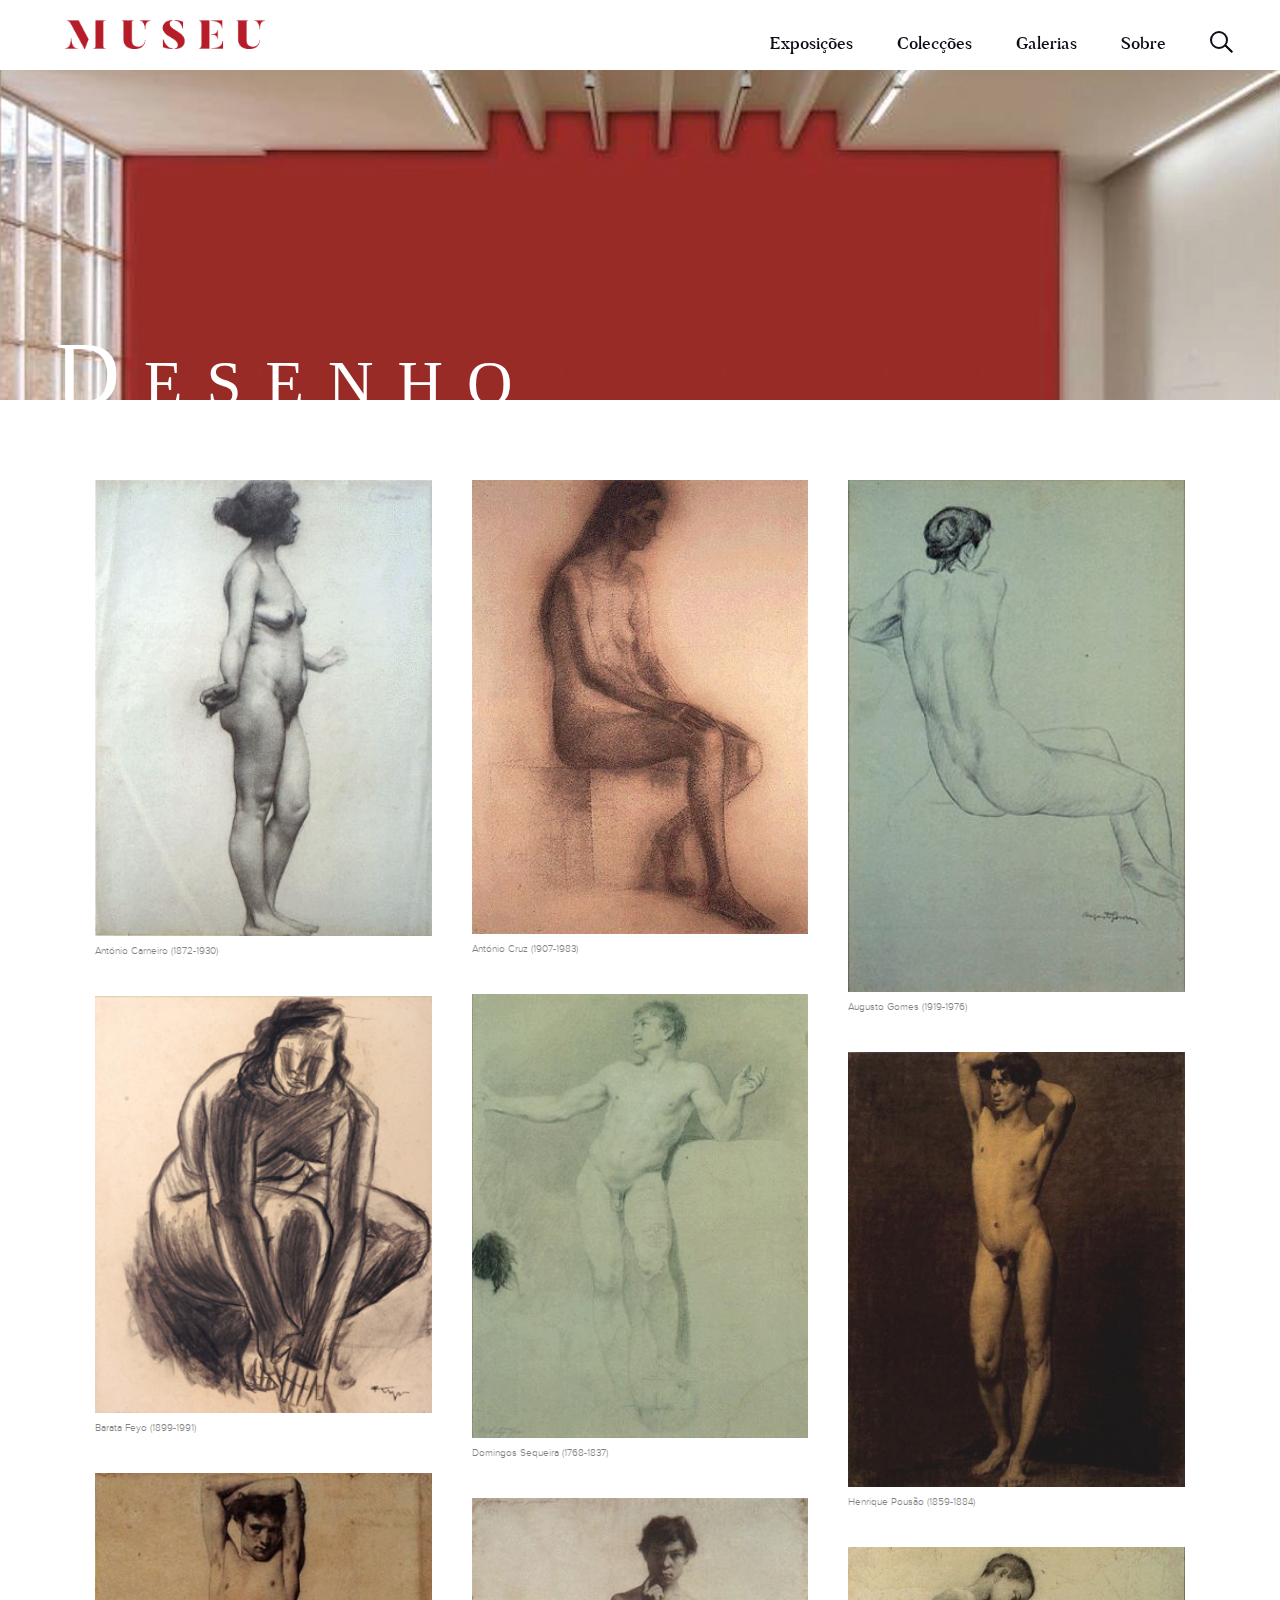
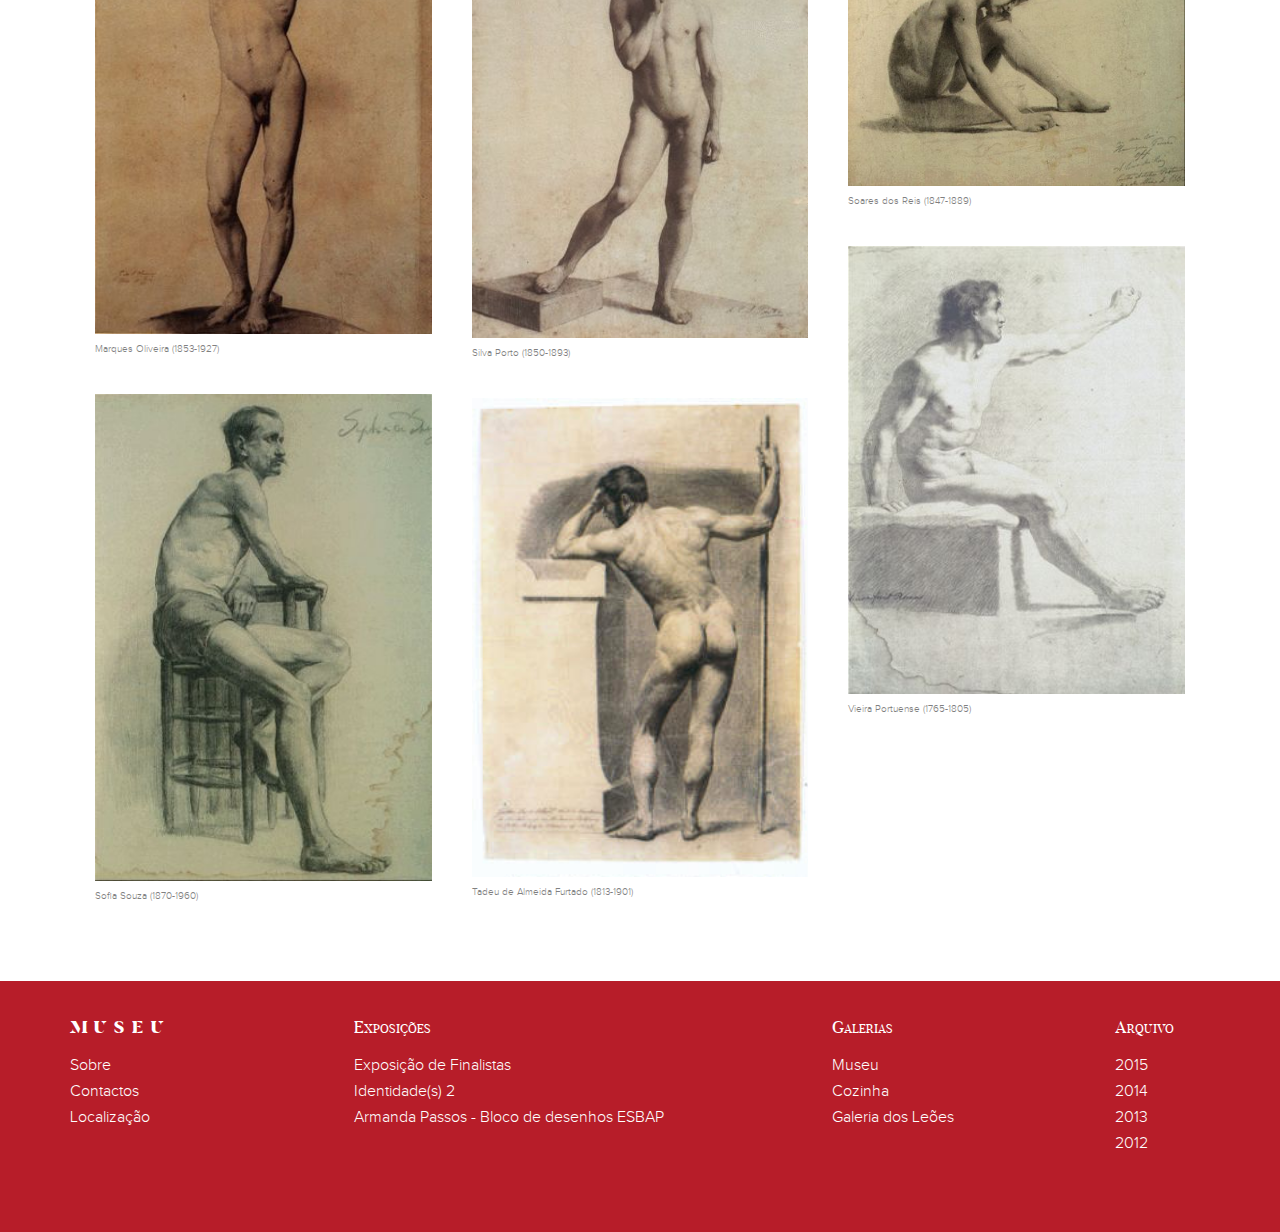
==== commit 82862b3a: "é so actualizar o ficheiro _tipo…" ====
--- a/Museu/colecao.html
+++ b/Museu/colecao.html
@@ -190,7 +190,7 @@
 							<li><a href="sobre.html#mapas">Localização</a></li>
 						</ul>
 					</div>
-					<div class="col-lg-4 col-md-4 col-sm-4">
+					<div class="col-lg-5 col-md-5 col-sm-5">
 						<a href="pag_exposicoe.html"><h3>Exposições</h3></a>
 						<ul>
 							<li><a href="exposicao.html">Exposição de Finalistas</a></li>
@@ -198,7 +198,7 @@
 							<li><a href="exposicao.html">Armanda Passos - Bloco de desenhos ESBAP</a></li>
 						</ul>
 					</div>	
-					<div class="col-lg-4 col-md-4 col-sm-3">
+					<div class="col-lg-3 col-md-3 col-sm-3">
 						<a href="galerias.html"><h3>Galerias</h3></a>
 						<ul>
 							<li><a href="galerias.html">Museu</a></li>
--- a/Museu/museu.css
+++ b/Museu/museu.css
@@ -180,7 +180,10 @@
     position: relative; }
 
   .hide-lg {
-    display: none; } }
+    display: none !important; }
+
+  .show-lg {
+    display: block !important; } }
 /* Small Desktop/ Tablet screens */
 @media screen and (min-width: 992px) and (max-width: 1199px) {
   .col-md-1 {
@@ -285,7 +288,10 @@
     position: relative; }
 
   .hide-md {
-    display: none; } }
+    display: none !important; }
+
+  .show-md {
+    display: block !important; } }
 /* Tablet screens */
 @media screen and (min-width: 768px) and (max-width: 991px) {
   .col-sm-1 {
@@ -390,7 +396,10 @@
     position: relative; }
 
   .hide-sm {
-    display: none; } }
+    display: none !important; }
+
+  .show-sm {
+    display: block !important; } }
 /* Small /Mobile screens */
 @media screen and (max-width: 767px) {
   .col-xs-1 {
@@ -495,7 +504,10 @@
     position: relative; }
 
   .hide-xs {
-    display: none; } }
+    display: none !important; }
+
+  .show-xs {
+    display: block !important; } }
 @font-face {
   font-family: butlerregular;
   src: url("fonts/Butler/butler_regular-webfont.eot");
@@ -619,17 +631,6 @@
     padding-left: 30px;
     padding-right: 30px;
     outline: none; }
-  .search_oberlay .search::-webkit-input-placeholder {
-    color: #0b0e16;
-    float: left; }
-  .search_oberlay .search:-moz-placeholder {
-    /* Firefox 18- */
-    color: #0b0e16; }
-  .search_oberlay .search::-moz-placeholder {
-    /* Firefox 19+ */
-    color: #0b0e16; }
-  .search_oberlay .search:-ms-input-placeholder {
-    color: #0b0e16; }
 
 header {
   z-index: 100;
@@ -778,6 +779,13 @@
       color: white;
       top: 400px;
       left: 200px; }
+    @media screen and (min-width: 992px) and (max-width: 1199px) {
+      section#header-bg-big .header-img .pic-caption {
+        font-family: butler_stencilblack, Georgia, Times New Roman, Times, serif;
+        position: absolute;
+        color: white;
+        top: 400px;
+        left: 100px; } }
 
 section#header-bg-small {
   width: 100vw; }
@@ -968,7 +976,7 @@
       margin-top: 10px;
       font-size: 10px;
       color: gray;
-      font-family: "proxima_nova_rglight", Helvetica, Arial, sans-serif; }
+      font-family: "proxima_novalight", Helvetica, Arial, sans-serif; }
 
 section#sobremuseu {
   padding-top: 80px; }
@@ -984,7 +992,7 @@
     line-height: 60px;
     padding-bottom: 15px; }
   section#sobremuseu p {
-    font-family: proxima_nova_rglight, Helvetica, Arial, sans-serif;
+    font-family: proxima_novalight, Helvetica, Arial, sans-serif;
     font-size: 15px;
     text-align: left;
     color: #000000;
@@ -993,7 +1001,7 @@
     text-indent: 15px;
     padding-top: 15px; }
   section#sobremuseu em {
-    font-family: proxima_nova_rgligth_italic, Helvetica, Arial, sans-serif;
+    font-family: proxima_novalight_italic, Helvetica, Arial, sans-serif;
     font-size: 20px;
     text-indent: 15px; }
   section#sobremuseu .first {
@@ -1019,7 +1027,7 @@
   text-align: left;
   color: #000000; }
 section#localizacao dd {
-  font-family: proxima_nova_rglight, Helvetica, Arial, sans-serif;
+  font-family: proxima_novalight, Helvetica, Arial, sans-serif;
   font-size: 15px;
   text-align: left;
   color: #000000;
@@ -1055,7 +1063,7 @@
       line-height: 52px;
       font-variant: small-caps; }
     footer div[class*="col-"] ul li a {
-      font-family: proxima_nova_rglight, Helvetica, Arial, sans-serif;
+      font-family: proxima_novalight, Helvetica, Arial, sans-serif;
       text-align: left;
       line-height: 26px; }
     footer div[class*="col-"] a {
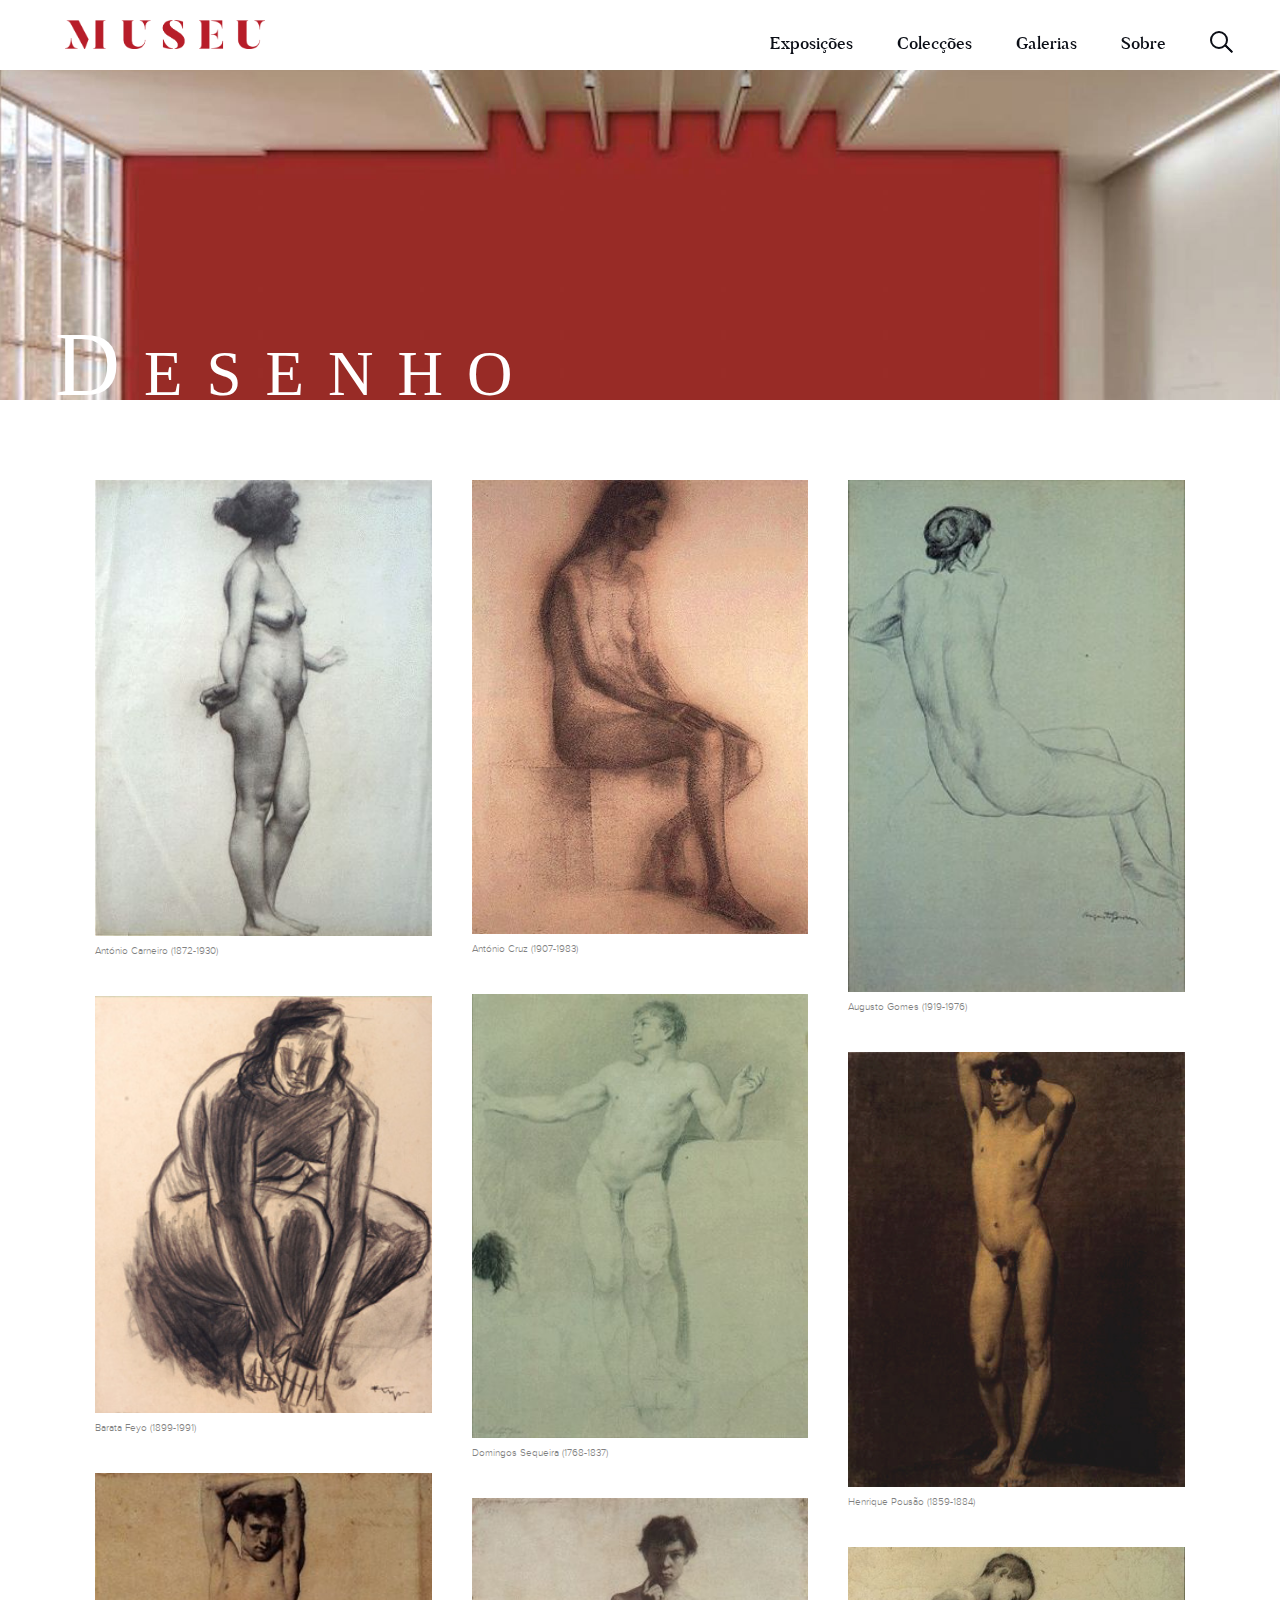
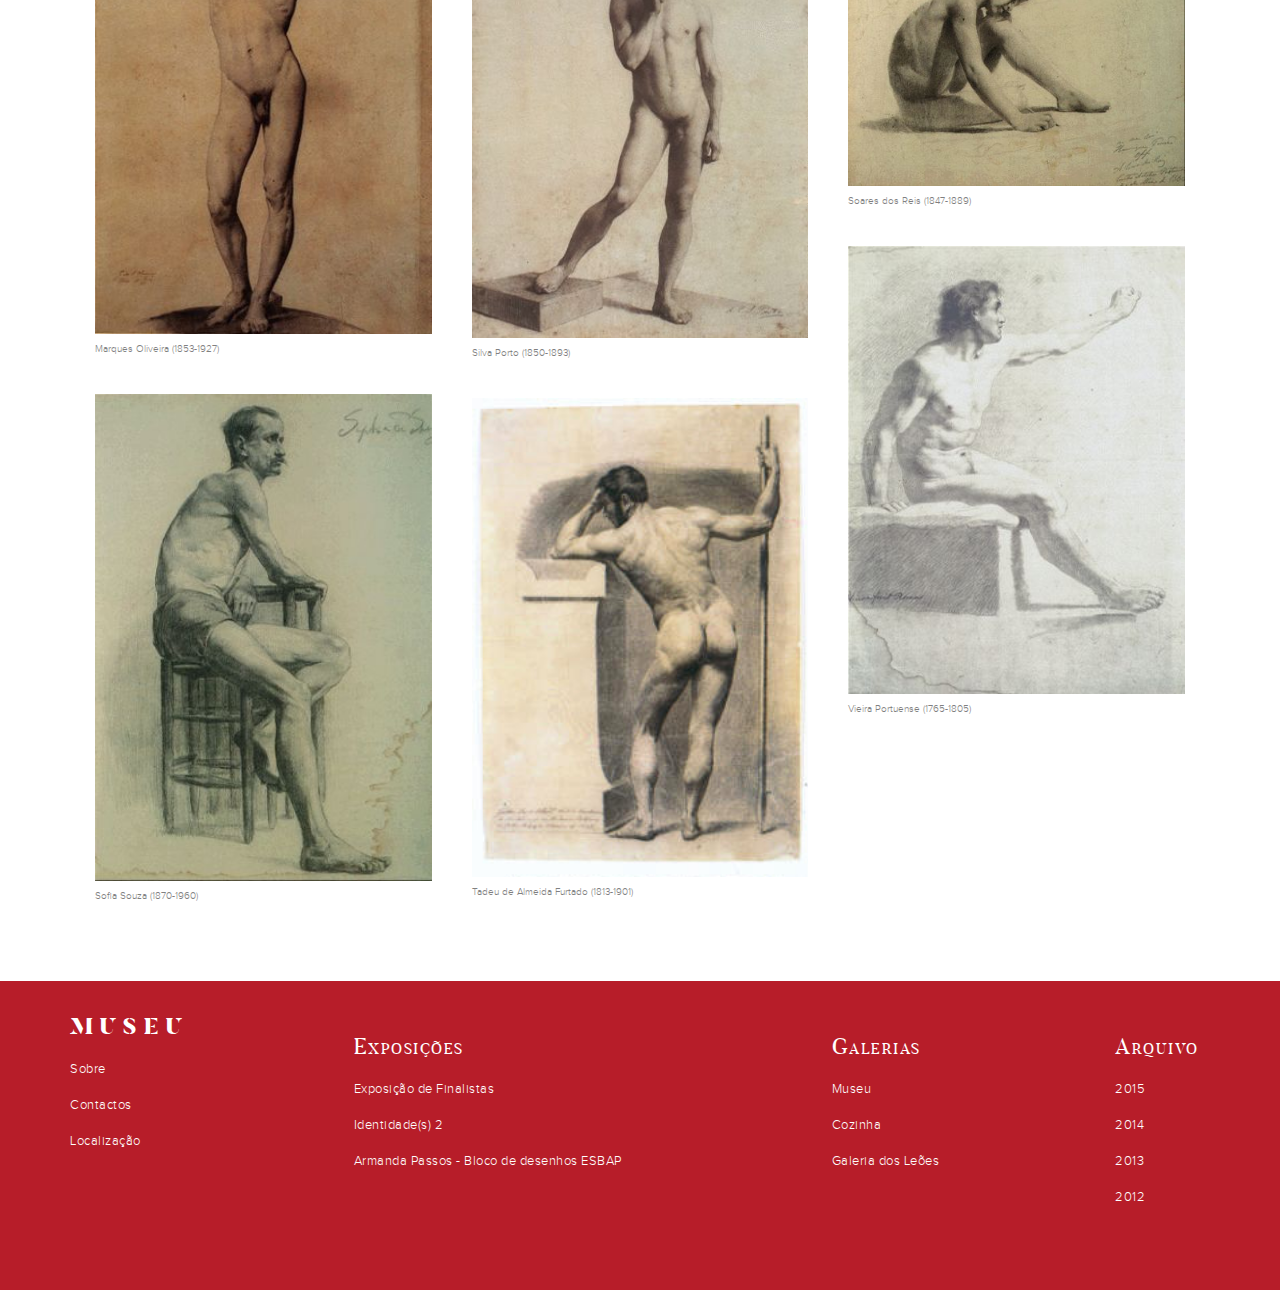
==== commit aac63d65: "Estamos cansados.. mas estás  quase!!!" ====
--- a/Museu/colecao.html
+++ b/Museu/colecao.html
@@ -179,8 +179,8 @@
 			</div>
 		</section>
 		
-	<footer>
-			<div class="row">
+<footer>
+			<div class="row hide-sm hide-xs ">
 				<div class="container">
 					<div class="col-lg-3 col-md-3 col-sm-3">
 						<a href="home.html"><h2 class="museu">Museu</h2></a>
@@ -207,6 +207,45 @@
 						</ul>
 					</div>	
 					<div class="col-lg-1 col-md-1 col-sm-2">
+						<a href="#"><h3>Arquivo</h3></a>		<!-- ???!?!?!??!?!?!?! -->
+						<ul>
+							<li><a href="#">2015</a></li>
+							<li><a href="#">2014</a></li>
+							<li><a href="#">2013</a></li>
+							<li><a href="#">2012</a></li>
+						</ul>
+					</div>	
+				</div>	
+			</div>
+
+			<div class="row mobile show-xs hide-sm hide-md hide-lg">
+				<div class="container">
+
+				<div class="col-xs-6">
+						<a href="home.html"><h2 class="museu">Museu</h2></a>
+						<ul>
+							<li><a href="sobre.html">Sobre</a></li>
+							<li><a href="sobre.html#localizacao">Contactos</a></li>
+							<li><a href="sobre.html#mapas">Localização</a></li>
+						</ul>
+					</div>
+					<div class="col-xs-6 exposicoes">
+						<a href="pag_exposicoe.html"><h3>Exposições</h3></a>
+						<ul>
+							<li><a href="exposicao.html">Exposição de Finalistas</a></li>
+							<li><a href="exposicao.html">Identidade(s) 2</a></li>
+							<li><a href="exposicao.html">Armanda Passos - Bloco de desenhos</a></li>
+						</ul>
+					</div>	
+					<div class="col-xs-6">
+						<a href="galerias.html"><h3>Galerias</h3></a>
+						<ul>
+							<li><a href="galerias.html">Museu</a></li>
+							<li><a href="galerias.html">Cozinha</a></li>
+							<li><a href="galerias.html">Galeria dos Leões</a></li>
+						</ul>
+					</div>	
+					<div class="col-xs-6">
 						<a href="#"><h3>Arquivo</h3></a>		<!-- ???!?!?!??!?!?!?! -->
 						<ul>
 							<li><a href="#">2015</a></li>
--- a/Museu/museu.css
+++ b/Museu/museu.css
@@ -499,7 +499,7 @@
     width: 96.66667%; }
 
   .container {
-    width: 100%;
+    width: 98%;
     margin: 0 auto;
     position: relative; }
 
@@ -533,15 +533,15 @@
   font-weight: normal;
   font-style: normal; }
 @font-face {
-  font-family: proxima_nova_regular;
+  font-family: proxima_nova_rgregular;
   src: url("fonts/ProximaNova/proxima_nova_regular-webfont.eot");
-  src: url("fonts/ProximaNova/proxima_nova_regular-webfont.eot#iefix") format("embedded-opentype"), url("fonts/ProximaNova/proxima_nova_regular-webfont.ttf") format("truetype"), url("fonts/ProximaNova/proxima_nova_regular-webfont.svg#proxima_nova_regular") format("svg"), url("fonts/ProximaNova/proxima_nova_regular-webfont.woff") format("woff");
+  src: url("fonts/ProximaNova/proxima_nova_regular-webfont.eot#iefix") format("embedded-opentype"), url("fonts/ProximaNova/proxima_nova_regular-webfont.ttf") format("truetype"), url("fonts/ProximaNova/proxima_nova_regular-webfont.svg#proxima_nova_rgregular") format("svg"), url("fonts/ProximaNova/proxima_nova_regular-webfont.woff") format("woff");
   font-weight: normal;
   font-style: normal; }
 @font-face {
-  font-family: proxima_novaregular_italicc;
+  font-family: proxima_novaregular_italic;
   src: url("fonts/ProximaNova/proxima_novaregular_italic.eot");
-  src: url("fonts/ProximaNova/proxima_novaregular_italic.eot#iefix") format("embedded-opentype"), url("fonts/ProximaNova/proxima_novaregular_italic.ttf") format("truetype"), url("fonts/ProximaNova/proxima_novaregular_italic.svg#proxima_novaregular_italicc") format("svg"), url("fonts/ProximaNova/proxima_novaregular_italic.woff") format("woff");
+  src: url("fonts/ProximaNova/proxima_novaregular_italic.eot#iefix") format("embedded-opentype"), url("fonts/ProximaNova/proxima_novaregular_italic.ttf") format("truetype"), url("fonts/ProximaNova/proxima_novaregular_italic.svg#proxima_novaregular_italic") format("svg"), url("fonts/ProximaNova/proxima_novaregular_italic.woff") format("woff");
   font-weight: normal;
   font-style: normal; }
 @font-face {
@@ -614,8 +614,9 @@
   height: 100vh;
   width: 100vw;
   overflow-y: hidden;
-  display: none;
-  -webkit-transition: all 0.5s ease-in; }
+  display: block;
+  -webkit-transition: all 0.5s ease-in;
+  display: none; }
   .search_oberlay .search {
     position: absolute;
     top: 50%;
@@ -632,6 +633,16 @@
     padding-right: 30px;
     outline: none; }
 
+.nav_mobile nav {
+  z-index: 100;
+  position: fixed;
+  background: rgba(255, 255, 255, 0.9);
+  height: 100vh;
+  width: 100vw;
+  overflow-y: hidden;
+  display: block;
+  -webkit-transition: all 0.5s ease-in; }
+
 header {
   z-index: 100;
   width: 100%;
@@ -643,6 +654,10 @@
   header .logo img {
     width: 200px;
     margin-top: 10px; }
+  @media screen and (max-width: 767px) {
+    header .logo img {
+      width: 140px;
+      margin-top: 10px; } }
   header .menu {
     margin: 0px;
     float: right; }
@@ -665,6 +680,8 @@
             display: block;
             font-family: butlermedium, Georgia, Times New Roman, Times, serif;
             font-size: 17px; }
+            header .menu nav ul li a:hover {
+              color: #7d6949; }
           header .menu nav ul li ul.dropdown-list {
             width: 200px;
             position: absolute;
@@ -734,6 +751,62 @@
           header .menu nav ul .search .open .handle:after {
             transform-origin: center center;
             transform: rotate(90deg); }
+  header .mb-mobile {
+    display: none;
+    float: right; }
+    header .mb-mobile .search {
+      float: right;
+      margin: 15px 20px 0; }
+      header .mb-mobile .search .search-icon {
+        height: 3px;
+        width: 20px;
+        display: block;
+        position: relative;
+        cursor: pointer;
+        border-radius: 6px;
+        padding-top: 8px;
+        z-index: 150;
+        margin-right: 10px; }
+      header .mb-mobile .search .circle {
+        position: relative;
+        display: block;
+        height: 14px;
+        width: 14px;
+        background-color: #ffffff;
+        border-radius: 70px;
+        z-index: 0;
+        border: 2px solid #0b0e16;
+        transition: all 0.6s cubic-bezier(0.25, 1.7, 0.35, 0.8);
+        z-index: 1; }
+      header .mb-mobile .search .handle {
+        position: absolute;
+        background-color: #0b0e16;
+        top: 22px;
+        left: 7px;
+        width: 18px;
+        height: 2px;
+        display: block;
+        transform: rotate(45deg);
+        float: right;
+        border-radius: 2px; }
+        header .mb-mobile .search .handle:after {
+          content: "";
+          background-color: #0b0e16;
+          width: 18px;
+          height: 2px;
+          display: block;
+          float: right;
+          border-radius: 2px;
+          transition: all 0.6s cubic-bezier(0.25, 1.7, 0.35, 0.8);
+          z-index: -1; }
+      header .mb-mobile .search .open .circle {
+        transform: scale(0.02);
+        transform-origin: 30% 40%;
+        background: #0b0e16;
+        border-color: #0b0e16; }
+      header .mb-mobile .search .open .handle:after {
+        transform-origin: center center;
+        transform: rotate(90deg); }
 
 @media screen and (max-width: 767px) {
   header .logo img {
@@ -774,18 +847,23 @@
       -ms-transform: translate(-50%, -50%);
       transform: translate(-50%, -50%); }
     section#header-bg-big .header-img .pic-caption {
-      font-family: butler_stencilblack, Georgia, Times New Roman, Times, serif;
+      font-family: butlerregular, Georgia, Times New Roman, Times, serif;
       position: absolute;
       color: white;
-      top: 400px;
-      left: 200px; }
+      top: 440px;
+      left: 200px;
+      line-height: 70px; }
+      section#header-bg-big .header-img .pic-caption p {
+        line-height: 30px;
+        letter-spacing: 0.7px; }
     @media screen and (min-width: 992px) and (max-width: 1199px) {
       section#header-bg-big .header-img .pic-caption {
-        font-family: butler_stencilblack, Georgia, Times New Roman, Times, serif;
-        position: absolute;
-        color: white;
         top: 400px;
         left: 100px; } }
+    @media screen and (max-width: 767px) {
+      section#header-bg-big .header-img .pic-caption {
+        top: 40%;
+        left: 6%; } }
 
 section#header-bg-small {
   width: 100vw; }
@@ -805,7 +883,7 @@
     section#header-bg-small .header-img .pic-caption {
       position: relative;
       color: white;
-      top: 330px;
+      top: 320px;
       left: 0px; }
       section#header-bg-small .header-img .pic-caption h1 {
         font-size: 90px;
@@ -838,7 +916,7 @@
       position: relative;
       text-align: left;
       color: white;
-      left: 20px;
+      margin-left: 20px;
       bottom: 182px; }
     section#expo .expositor h3 {
       font-family: proxima_nova_rgbold_italic, Helvetica, Arial, sans-serif;
@@ -848,7 +926,7 @@
       vertical-align: text-bottom;
       text-align: left;
       color: white;
-      left: 20px;
+      margin-left: 20px;
       bottom: 175px;
       line-height: 30px; }
     section#expo .expositor a {
@@ -880,7 +958,7 @@
       position: relative;
       text-align: left;
       color: white;
-      left: 20px;
+      margin-left: 20px;
       bottom: 182px; }
     section#exposicoes .expositor h3 {
       font-family: proxima_nova_rgbold_italic, Helvetica, Arial, sans-serif;
@@ -890,7 +968,7 @@
       vertical-align: text-bottom;
       text-align: left;
       color: white;
-      left: 20px;
+      margin-left: 20px;
       bottom: 175px;
       line-height: 30px; }
     section#exposicoes .expositor a {
@@ -1006,6 +1084,11 @@
     text-indent: 15px; }
   section#sobremuseu .first {
     text-indent: initial; }
+  section#sobremuseu a {
+    text-decoration: none;
+    color: #000000;
+    font-family: proxima_nova_rgbold, Helvetica, Arial, sans-serif;
+    line-height: 40px; }
 
 section#localizacao .block-text {
   width: 70%;
@@ -1048,6 +1131,8 @@
   padding-top: 20px;
   height: auto;
   padding-bottom: 35px; }
+  footer .largescreen {
+    display: none; }
   footer div[class*="col-"] {
     margin: 0 15px; }
     footer div[class*="col-"] h2.museu {
@@ -1055,19 +1140,45 @@
       text-transform: uppercase;
       letter-spacing: 7px;
       font-weight: 400;
-      font-size: 17px;
-      line-height: 52px; }
+      font-size: 22px;
+      line-height: 50px; }
     footer div[class*="col-"] h3 {
       font-family: butlerregular, Georgia, Times New Roman, Times, serif;
-      font-size: 17px;
-      line-height: 52px;
+      letter-spacing: 1.5px;
+      font-size: 22px;
+      line-height: 50px;
+      margin-top: 20px;
       font-variant: small-caps; }
     footer div[class*="col-"] ul li a {
       font-family: proxima_novalight, Helvetica, Arial, sans-serif;
       text-align: left;
-      line-height: 26px; }
+      line-height: 36px;
+      font-size: 13px;
+      letter-spacing: 0.5px; }
     footer div[class*="col-"] a {
       text-decoration: none;
       color: white; }
+      footer div[class*="col-"] a:hover {
+        font-weight: 600; }
+  @media screen and (max-width: 767px) {
+    footer div[class*="col-"] {
+      margin: 0px; }
+    footer .mobile {
+      clear: both;
+      text-align: left;
+      color: white;
+      background-color: #b71d29;
+      position: relative;
+      margin-bottom: 0px !important;
+      padding-top: 10px;
+      height: auto;
+      padding-bottom: 25px; }
+      footer .mobile div[class*="col-"] {
+        margin: 0 9px; }
+      footer .mobile li {
+        display: inline;
+        margin-right: 17px; }
+      footer .mobile .exposicoes li {
+        display: block; } }
 
 /*# sourceMappingURL=museu.css.map */
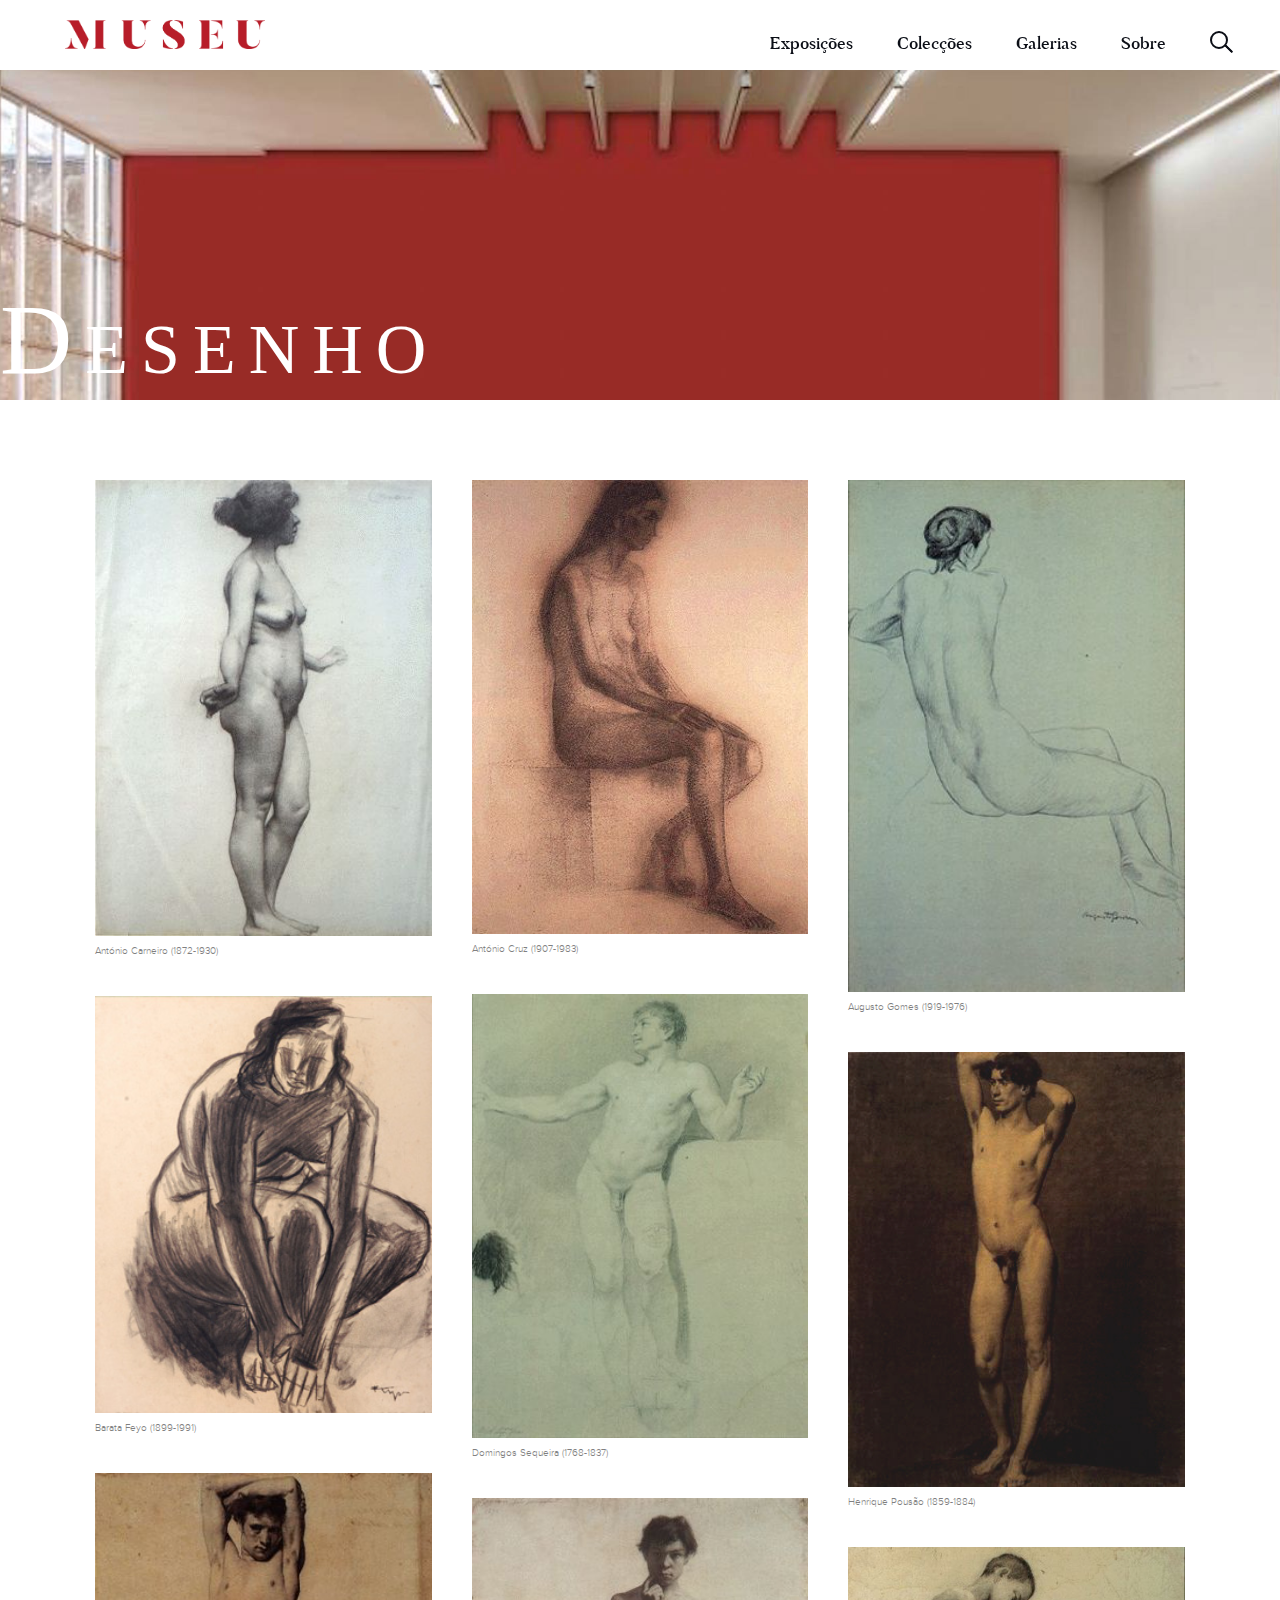
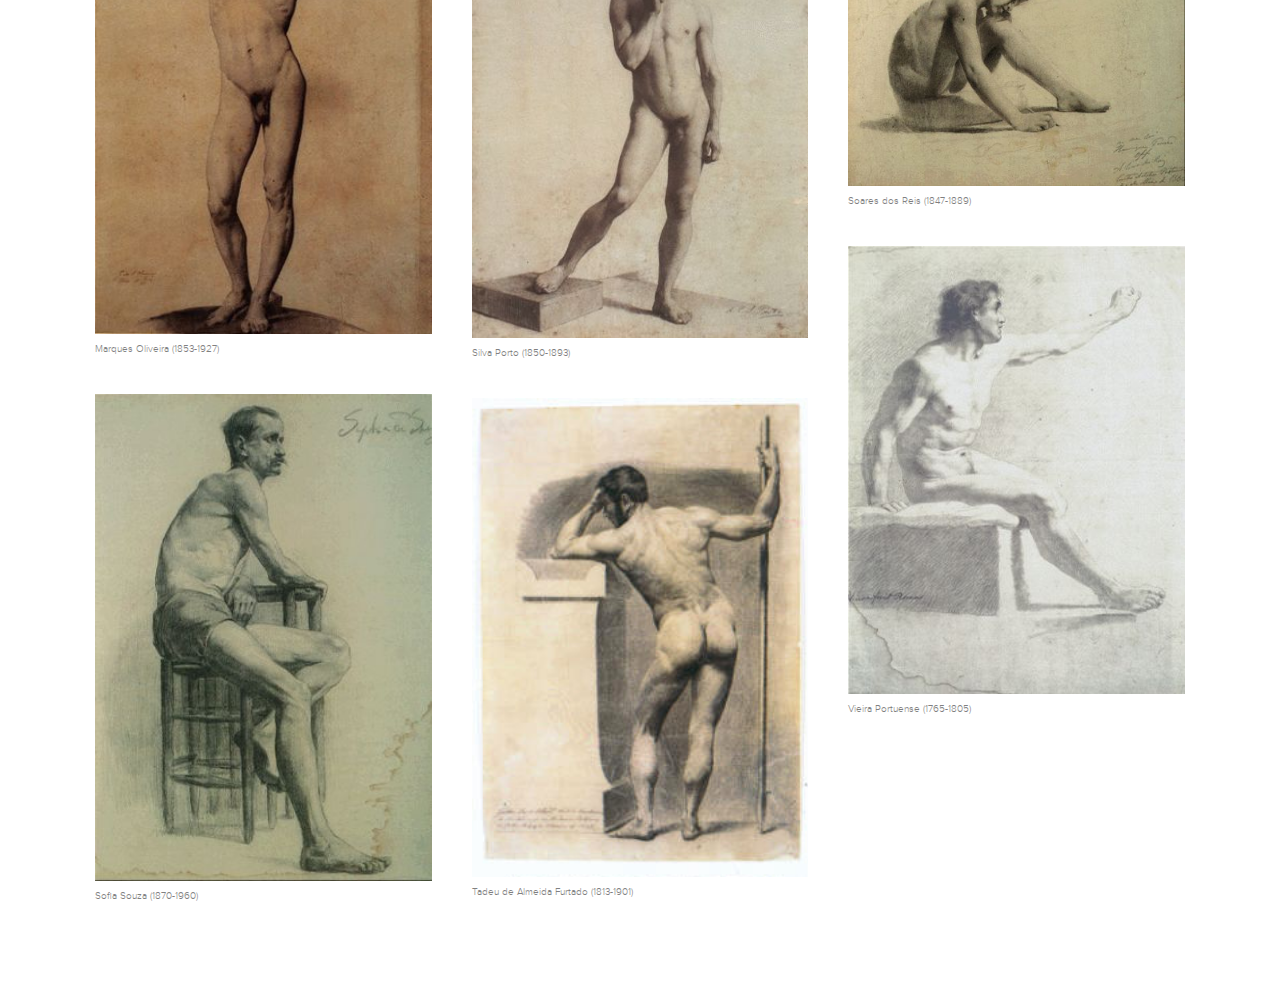
==== commit 59f023f3: "FUUUUCCCKKKKIIINNNNNGGGG BAAASSSSTTTAARRDDSSSS … puta que te pariu jorginho!" ====
--- a/Museu/colecao.html
+++ b/Museu/colecao.html
@@ -68,7 +68,7 @@
 			<!-- Imagem Principal-->
 		<section id="header-bg-small" >
 			<div class="header-img" >
-			 	 <img src="img/capa_img.jpg" alt="Pavilhão de Exposições">
+			 	 <img class="capaimg" src="img/capa_img.jpg" alt="Pavilhão de Exposições">
 				 <div class="container pic-caption">
 					<h1>Desenho</h1>
 				</div>
@@ -179,10 +179,10 @@
 			</div>
 		</section>
 		
-<footer>
-			<div class="row hide-sm hide-xs ">
+			<div class="row mobile show-xs hide-md hide-lg">
 				<div class="container">
-					<div class="col-lg-3 col-md-3 col-sm-3">
+
+				<div class="col-xs-6 col-sm-6">
 						<a href="home.html"><h2 class="museu">Museu</h2></a>
 						<ul>
 							<li><a href="sobre.html">Sobre</a></li>
@@ -190,15 +190,15 @@
 							<li><a href="sobre.html#mapas">Localização</a></li>
 						</ul>
 					</div>
-					<div class="col-lg-5 col-md-5 col-sm-5">
+					<div class="col-xs-6 col-sm-6 exposicoes">
 						<a href="pag_exposicoe.html"><h3>Exposições</h3></a>
 						<ul>
 							<li><a href="exposicao.html">Exposição de Finalistas</a></li>
 							<li><a href="exposicao.html">Identidade(s) 2</a></li>
-							<li><a href="exposicao.html">Armanda Passos - Bloco de desenhos ESBAP</a></li>
+							<li><a href="exposicao.html">Armanda Passos - Bloco de desenhos</a></li>
 						</ul>
 					</div>	
-					<div class="col-lg-3 col-md-3 col-sm-3">
+					<div class="col-xs-6 col-sm-6">
 						<a href="galerias.html"><h3>Galerias</h3></a>
 						<ul>
 							<li><a href="galerias.html">Museu</a></li>
@@ -206,59 +206,18 @@
 							<li><a href="galerias.html">Galeria dos Leões</a></li>
 						</ul>
 					</div>	
-					<div class="col-lg-1 col-md-1 col-sm-2">
+					<div class="col-xs-6 col-sm-6">
 						<a href="#"><h3>Arquivo</h3></a>		<!-- ???!?!?!??!?!?!?! -->
 						<ul>
 							<li><a href="#">2015</a></li>
 							<li><a href="#">2014</a></li>
 							<li><a href="#">2013</a></li>
-							<li><a href="#">2012</a></li>
 						</ul>
 					</div>	
 				</div>	
 			</div>
 
-			<div class="row mobile show-xs hide-sm hide-md hide-lg">
-				<div class="container">
-
-				<div class="col-xs-6">
-						<a href="home.html"><h2 class="museu">Museu</h2></a>
-						<ul>
-							<li><a href="sobre.html">Sobre</a></li>
-							<li><a href="sobre.html#localizacao">Contactos</a></li>
-							<li><a href="sobre.html#mapas">Localização</a></li>
-						</ul>
-					</div>
-					<div class="col-xs-6 exposicoes">
-						<a href="pag_exposicoe.html"><h3>Exposições</h3></a>
-						<ul>
-							<li><a href="exposicao.html">Exposição de Finalistas</a></li>
-							<li><a href="exposicao.html">Identidade(s) 2</a></li>
-							<li><a href="exposicao.html">Armanda Passos - Bloco de desenhos</a></li>
-						</ul>
-					</div>	
-					<div class="col-xs-6">
-						<a href="galerias.html"><h3>Galerias</h3></a>
-						<ul>
-							<li><a href="galerias.html">Museu</a></li>
-							<li><a href="galerias.html">Cozinha</a></li>
-							<li><a href="galerias.html">Galeria dos Leões</a></li>
-						</ul>
-					</div>	
-					<div class="col-xs-6">
-						<a href="#"><h3>Arquivo</h3></a>		<!-- ???!?!?!??!?!?!?! -->
-						<ul>
-							<li><a href="#">2015</a></li>
-							<li><a href="#">2014</a></li>
-							<li><a href="#">2013</a></li>
-							<li><a href="#">2012</a></li>
-						</ul>
-					</div>	
-				</div>	
-			</div>
-
 		</footer>
-
 <script src="js/jquery.1.11.3.js"></script>
 <script src="js/jquery.grid-a-licious.min.js"></script>
 <script type="text/javascript">
--- a/Museu/museu.css
+++ b/Museu/museu.css
@@ -833,7 +833,11 @@
   	  //background-color:black;
   	  background-image:'img/capa_img.png';
   	}*/ }
+  @media screen and (max-width: 767px) {
+    section#header-bg-big {
+      height: 400px; } }
   section#header-bg-big .header-img {
+    padding-top: 60px;
     position: relative;
     width: 100%;
     height: 100%;
@@ -872,7 +876,7 @@
     width: 100%;
     height: 400px;
     overflow: hidden; }
-    section#header-bg-small .header-img img {
+    section#header-bg-small .header-img .capaimg {
       position: absolute;
       left: 50%;
       top: 50%;
@@ -881,13 +885,18 @@
       -ms-transform: translate(-50%, -50%);
       transform: translate(-50%, -50%); }
     section#header-bg-small .header-img .pic-caption {
-      position: relative;
+      position: absolute;
       color: white;
-      top: 320px;
-      left: 0px; }
+      top: 290px;
+      width: 70%;
+      bottom: -1px; }
+      section#header-bg-small .header-img .pic-caption img.musebranco {
+        width: 100%;
+        bottom: 0;
+        position: absolute; }
       section#header-bg-small .header-img .pic-caption h1 {
-        font-size: 90px;
-        letter-spacing: 24px;
+        font-size: 100px;
+        letter-spacing: 13px;
         font-variant: small-caps; }
 
 section#expo {
@@ -1147,7 +1156,6 @@
       letter-spacing: 1.5px;
       font-size: 22px;
       line-height: 50px;
-      margin-top: 20px;
       font-variant: small-caps; }
     footer div[class*="col-"] ul li a {
       font-family: proxima_novalight, Helvetica, Arial, sans-serif;
@@ -1175,6 +1183,8 @@
       padding-bottom: 25px; }
       footer .mobile div[class*="col-"] {
         margin: 0 9px; }
+      footer .mobile ul {
+        padding-bottom: 20px; }
       footer .mobile li {
         display: inline;
         margin-right: 17px; }
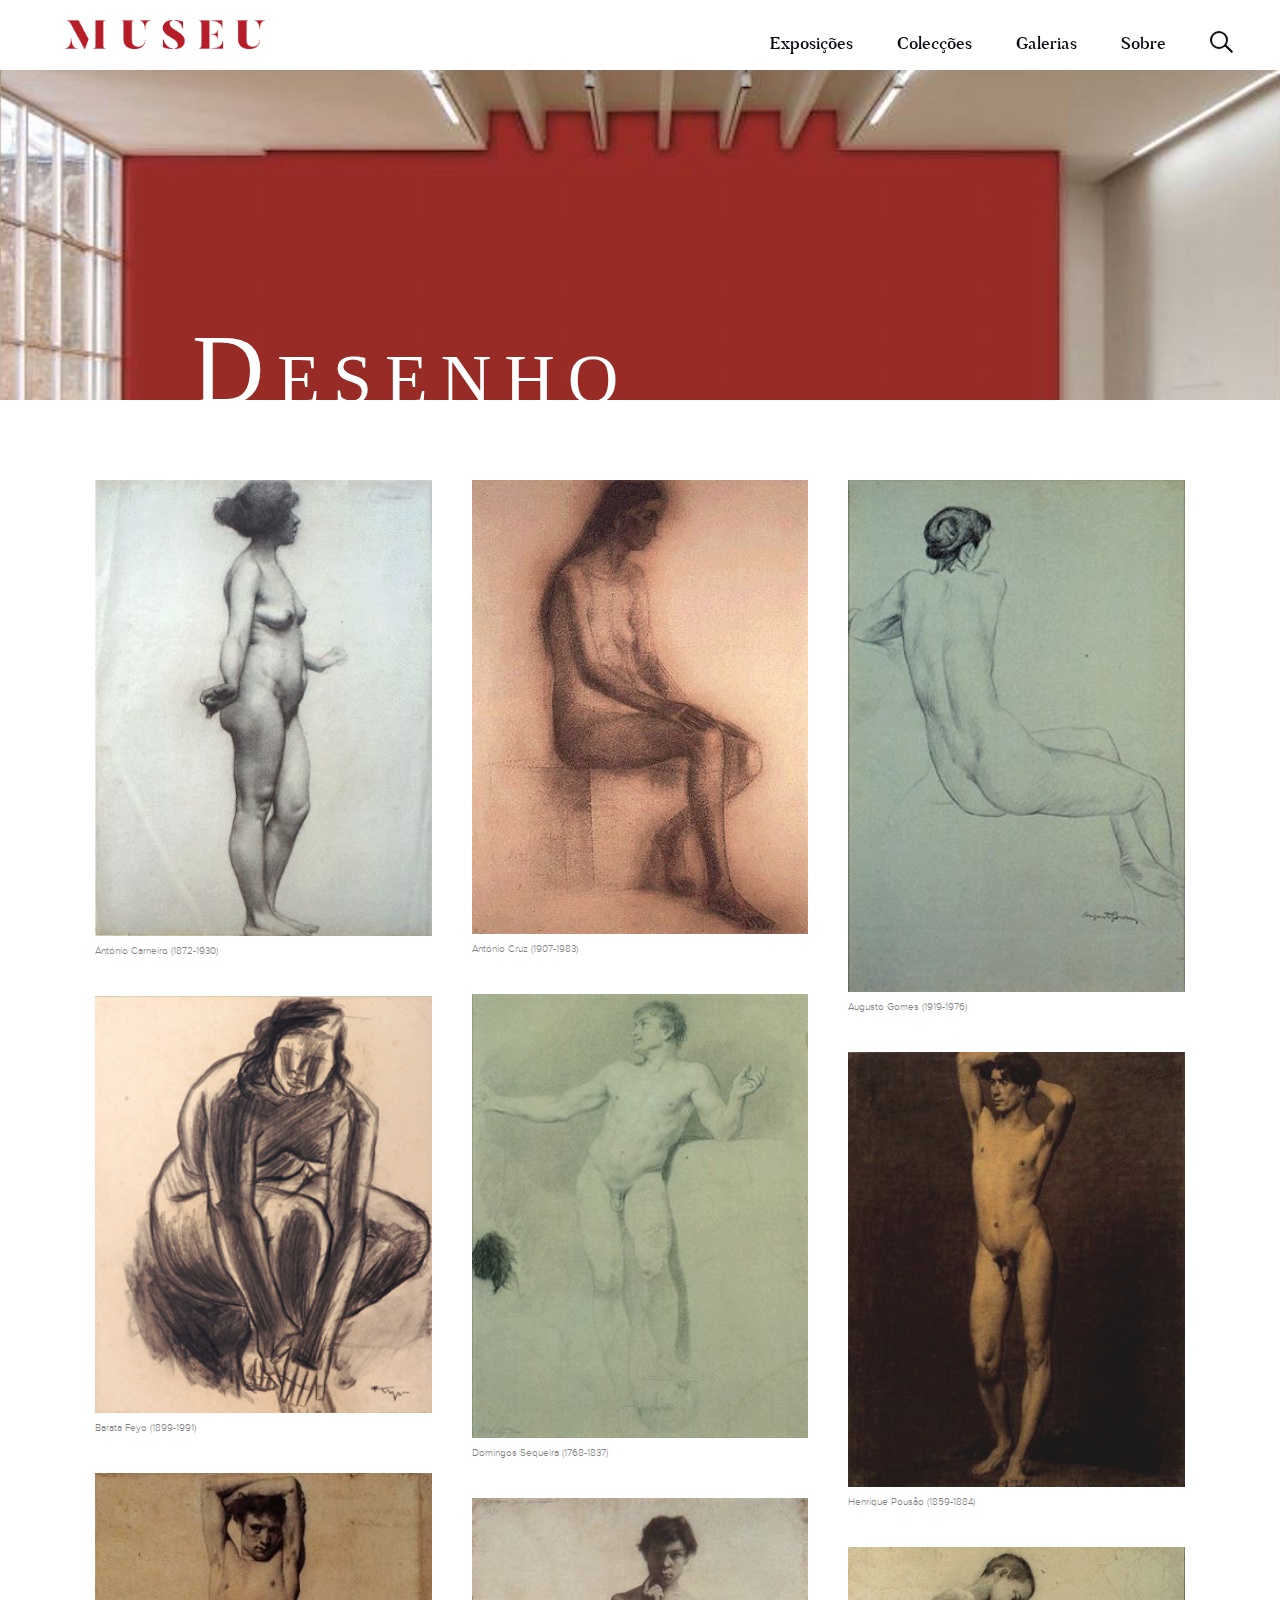
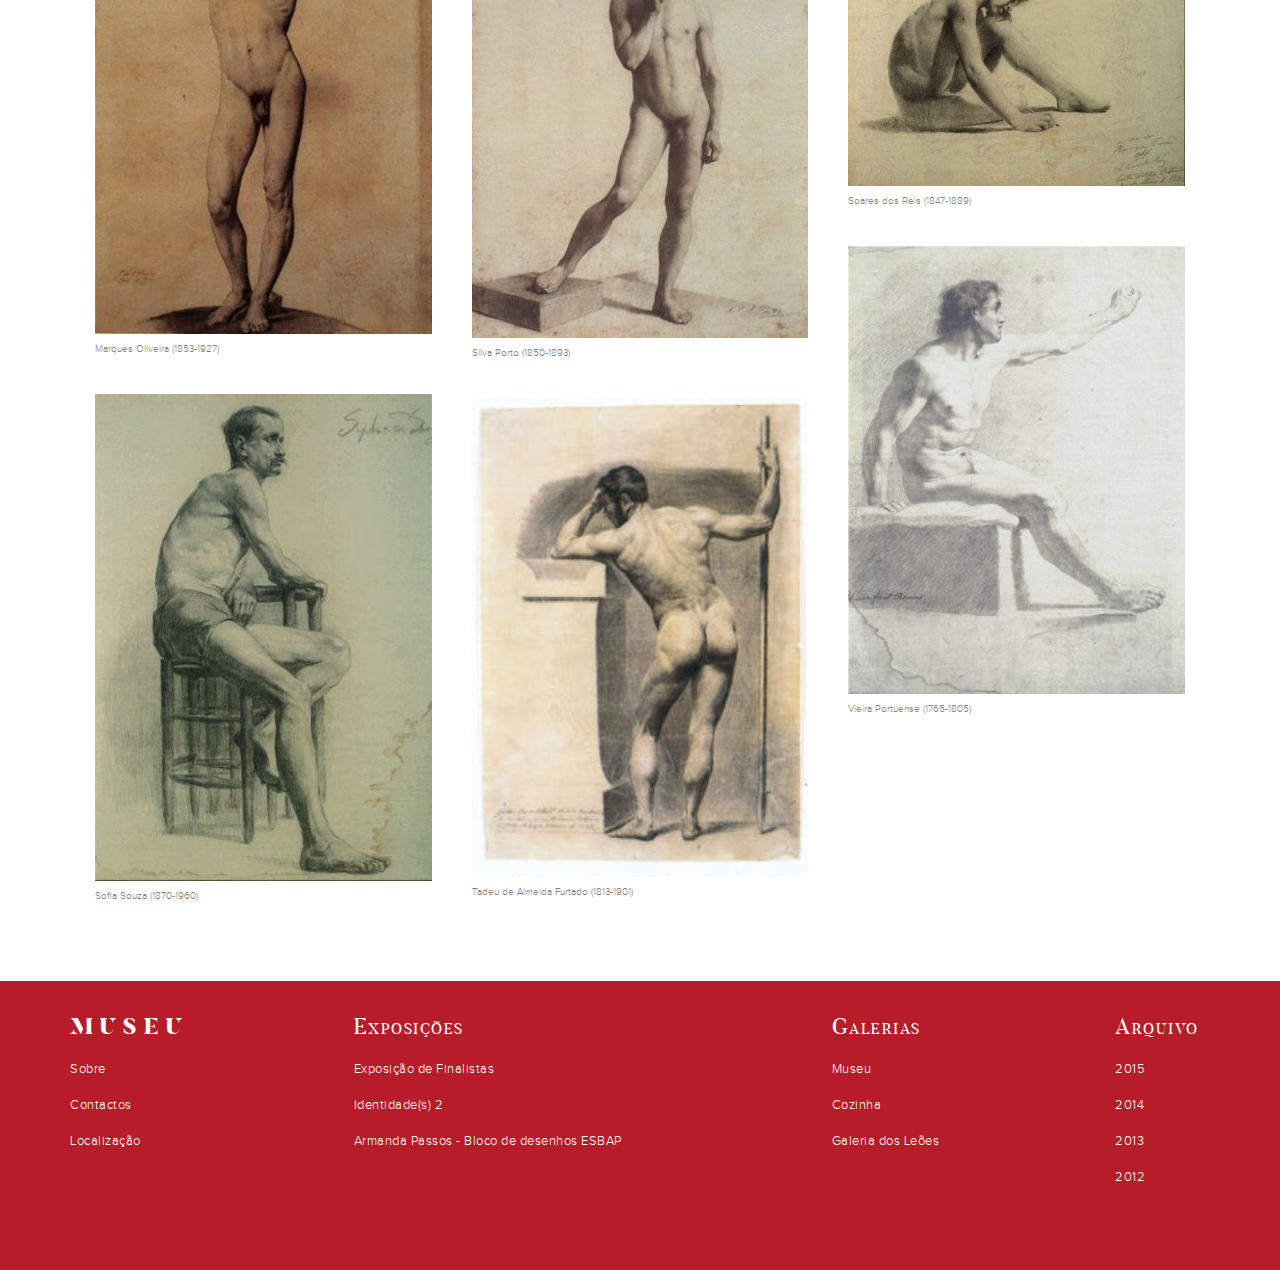
==== commit 613f2d4d: "asd" ====
--- a/Museu/colecao.html
+++ b/Museu/colecao.html
@@ -179,6 +179,45 @@
 			</div>
 		</section>
 		
+<footer>
+			<div class="row hide-xs hide-sm  ">
+				<div class="container">
+					<div class="col-lg-3 col-md-3 col-sm-3">
+						<a href="home.html"><h2 class="museu">Museu</h2></a>
+						<ul>
+							<li><a href="sobre.html">Sobre</a></li>
+							<li><a href="sobre.html#localizacao">Contactos</a></li>
+							<li><a href="sobre.html#mapas">Localização</a></li>
+						</ul>
+					</div>
+					<div class="col-lg-5 col-md-5 col-sm-5">
+						<a href="pag_exposicoe.html"><h3>Exposições</h3></a>
+						<ul>
+							<li><a href="exposicao.html">Exposição de Finalistas</a></li>
+							<li><a href="exposicao.html">Identidade(s) 2</a></li>
+							<li><a href="exposicao.html">Armanda Passos - Bloco de desenhos ESBAP</a></li>
+						</ul>
+					</div>	
+					<div class="col-lg-3 col-md-3 col-sm-3">
+						<a href="galerias.html"><h3>Galerias</h3></a>
+						<ul>
+							<li><a href="galerias.html">Museu</a></li>
+							<li><a href="galerias.html">Cozinha</a></li>
+							<li><a href="galerias.html">Galeria dos Leões</a></li>
+						</ul>
+					</div>	
+					<div class="col-lg-1 col-md-1 col-sm-2">
+						<a href="#"><h3>Arquivo</h3></a>		<!-- ???!?!?!??!?!?!?! -->
+						<ul>
+							<li><a href="#">2015</a></li>
+							<li><a href="#">2014</a></li>
+							<li><a href="#">2013</a></li>
+							<li><a href="#">2012</a></li>
+						</ul>
+					</div>	
+				</div>	
+			</div>
+
 			<div class="row mobile show-xs hide-md hide-lg">
 				<div class="container">
 
--- a/Museu/museu.css
+++ b/Museu/museu.css
@@ -862,12 +862,26 @@
         letter-spacing: 0.7px; }
     @media screen and (min-width: 992px) and (max-width: 1199px) {
       section#header-bg-big .header-img .pic-caption {
-        top: 400px;
-        left: 100px; } }
-    @media screen and (max-width: 767px) {
-      section#header-bg-big .header-img .pic-caption {
         top: 40%;
         left: 6%; } }
+  @media screen and (min-width: 992px) and (max-width: 1199px) {
+    section#header-bg-big .header-img {
+      height: 640px; }
+      section#header-bg-big .header-img .pic-caption {
+        top: 400px;
+        left: 140px; } }
+  @media screen and (min-width: 768px) and (max-width: 991px) {
+    section#header-bg-big .header-img {
+      height: 500px; }
+      section#header-bg-big .header-img .pic-caption {
+        top: 48%;
+        left: 100px; } }
+  @media screen and (max-width: 767px) {
+    section#header-bg-big .header-img {
+      height: 76.6666666666%; }
+      section#header-bg-big .header-img .pic-caption {
+        top: 48%;
+        left: 100px; } }
 
 section#header-bg-small {
   width: 100vw; }
@@ -876,7 +890,7 @@
     width: 100%;
     height: 400px;
     overflow: hidden; }
-    section#header-bg-small .header-img .capaimg {
+    section#header-bg-small .header-img img.capaimg {
       position: absolute;
       left: 50%;
       top: 50%;
@@ -885,19 +899,55 @@
       -ms-transform: translate(-50%, -50%);
       transform: translate(-50%, -50%); }
     section#header-bg-small .header-img .pic-caption {
-      position: absolute;
       color: white;
-      top: 290px;
+      top: 80%;
       width: 70%;
       bottom: -1px; }
-      section#header-bg-small .header-img .pic-caption img.musebranco {
-        width: 100%;
-        bottom: 0;
-        position: absolute; }
       section#header-bg-small .header-img .pic-caption h1 {
         font-size: 100px;
         letter-spacing: 13px;
         font-variant: small-caps; }
+    @media screen and (min-width: 992px) and (max-width: 1199px) {
+      section#header-bg-small .header-img img.museubranco {
+        margin-top: 16px;
+        width: 70%; }
+      section#header-bg-small .header-img .pic-caption {
+        color: white;
+        top: 80%;
+        width: 70%;
+        bottom: -1px; } }
+    @media screen and (max-width: 767px) {
+      section#header-bg-small .header-img img.museubranco {
+        margin-top: 16px;
+        width: 70%; }
+      section#header-bg-small .header-img .pic-caption img.musebranco {
+        width: 100%;
+        bottom: 0;
+        position: absolute; } }
+  @media screen and (max-width: 767px) {
+    section#header-bg-small .header-img {
+      height: 330px; }
+      section#header-bg-small .header-img .pic-caption {
+        color: white;
+        width: 70%;
+        height: 100%;
+        bottom: -1px;
+        padding-top: 17px; }
+        section#header-bg-small .header-img .pic-caption h1 {
+          font-size: 60px;
+          letter-spacing: 13px; } }
+  @media screen and (min-width: 320px) and (max-width: 400px) {
+    section#header-bg-small .header-img {
+      height: 330px; }
+      section#header-bg-small .header-img .pic-caption {
+        color: white;
+        width: 70%;
+        height: 100%;
+        bottom: -1px;
+        padding-top: 17px; }
+        section#header-bg-small .header-img .pic-caption h1 {
+          font-size: 60px;
+          letter-spacing: 13px; } }
 
 section#expo {
   margin-top: 150px;
@@ -941,6 +991,8 @@
     section#expo .expositor a {
       text-decoration: none; }
 
+@media screen and (max-width: 767px) {
+  margin-top: 60px; }
 section#exposicoes {
   position: relative;
   margin-top: 80px; }
@@ -982,6 +1034,9 @@
       line-height: 30px; }
     section#exposicoes .expositor a {
       text-decoration: none; }
+  @media screen and (min-width: 768px) and (max-width: 991px) {
+    section#exposicoes .exposicoes {
+      max-width: 800px; } }
 
 section#colecao {
   margin-top: 150px;
@@ -1049,10 +1104,94 @@
         margin: 10px 11px; } }
   @media screen and (min-width: 768px) and (max-width: 991px) {
     section#colecao .montra-colecao {
-      display: none; } }
+      display: none; }
+    section#colecao .montra-colecao-mb {
+      min-width: 480px;
+      max-width: 600px;
+      padding-bottom: 50px; }
+      section#colecao .montra-colecao-mb .expositor {
+        height: 200px;
+        background: #ededad;
+        margin: 0 auto;
+        margin: 25px 0; }
+        section#colecao .montra-colecao-mb .expositor img {
+          height: 200px;
+          width: 100%;
+          -webkit-filter: grayscale(0);
+          -moz-filter: grayscale(0);
+          filter: grayscale(0); }
+        section#colecao .montra-colecao-mb .expositor:hover {
+          -webkit-filter: grayscale(90%);
+          -moz-filter: grayscale(90%);
+          filter: grayscale(90%);
+          background-color: rgba(183, 29, 41, 0.4); }
+        section#colecao .montra-colecao-mb .expositor h2 {
+          font-family: butlerbold, Georgia, Times New Roman, Times, serif;
+          display: block;
+          font-size: 60px;
+          position: relative;
+          text-align: left;
+          color: white;
+          margin-left: 20px;
+          bottom: 182px; }
+        section#colecao .montra-colecao-mb .expositor h3 {
+          font-family: proxima_nova_rgbold_italic, Helvetica, Arial, sans-serif;
+          display: block;
+          font-size: 24px;
+          position: relative;
+          vertical-align: text-bottom;
+          text-align: left;
+          color: white;
+          margin-left: 20px;
+          bottom: 175px;
+          line-height: 30px; }
+        section#colecao .montra-colecao-mb .expositor a {
+          text-decoration: none; } }
   @media screen and (max-width: 767px) {
     section#colecao .montra-colecao {
-      display: none; } }
+      display: none; }
+    section#colecao .montra-colecao-mb {
+      min-width: 300px;
+      max-width: 400px;
+      padding-bottom: 50px; }
+      section#colecao .montra-colecao-mb .expositor {
+        height: 200px;
+        background: #ededad;
+        margin: 0 auto;
+        margin: 25px 0; }
+        section#colecao .montra-colecao-mb .expositor img {
+          height: 200px;
+          width: 100%;
+          -webkit-filter: grayscale(0);
+          -moz-filter: grayscale(0);
+          filter: grayscale(0); }
+        section#colecao .montra-colecao-mb .expositor:hover {
+          -webkit-filter: grayscale(90%);
+          -moz-filter: grayscale(90%);
+          filter: grayscale(90%);
+          background-color: rgba(183, 29, 41, 0.4); }
+        section#colecao .montra-colecao-mb .expositor h2 {
+          font-family: butlerbold, Georgia, Times New Roman, Times, serif;
+          display: block;
+          font-size: 60px;
+          position: relative;
+          text-align: left;
+          color: white;
+          margin-left: 20px;
+          bottom: 182px; }
+        section#colecao .montra-colecao-mb .expositor h3 {
+          font-family: proxima_nova_rgbold_italic, Helvetica, Arial, sans-serif;
+          display: block;
+          font-size: 24px;
+          position: relative;
+          vertical-align: text-bottom;
+          text-align: left;
+          color: white;
+          margin-left: 20px;
+          bottom: 175px;
+          line-height: 30px; }
+        section#colecao .montra-colecao-mb .expositor a {
+          text-decoration: none; } }
 
 section#grelha-colecao {
   margin-top: 80px;
@@ -1190,5 +1329,13 @@
         margin-right: 17px; }
       footer .mobile .exposicoes li {
         display: block; } }
+  @media screen and (max-width: 480px) {
+    footer .col-xs-6 {
+      width: 100%; } }
+
+@media screen and (max-width: 320px) {
+  .endofresponsive {
+    background: #000;
+    display: block; } }
 
 /*# sourceMappingURL=museu.css.map */
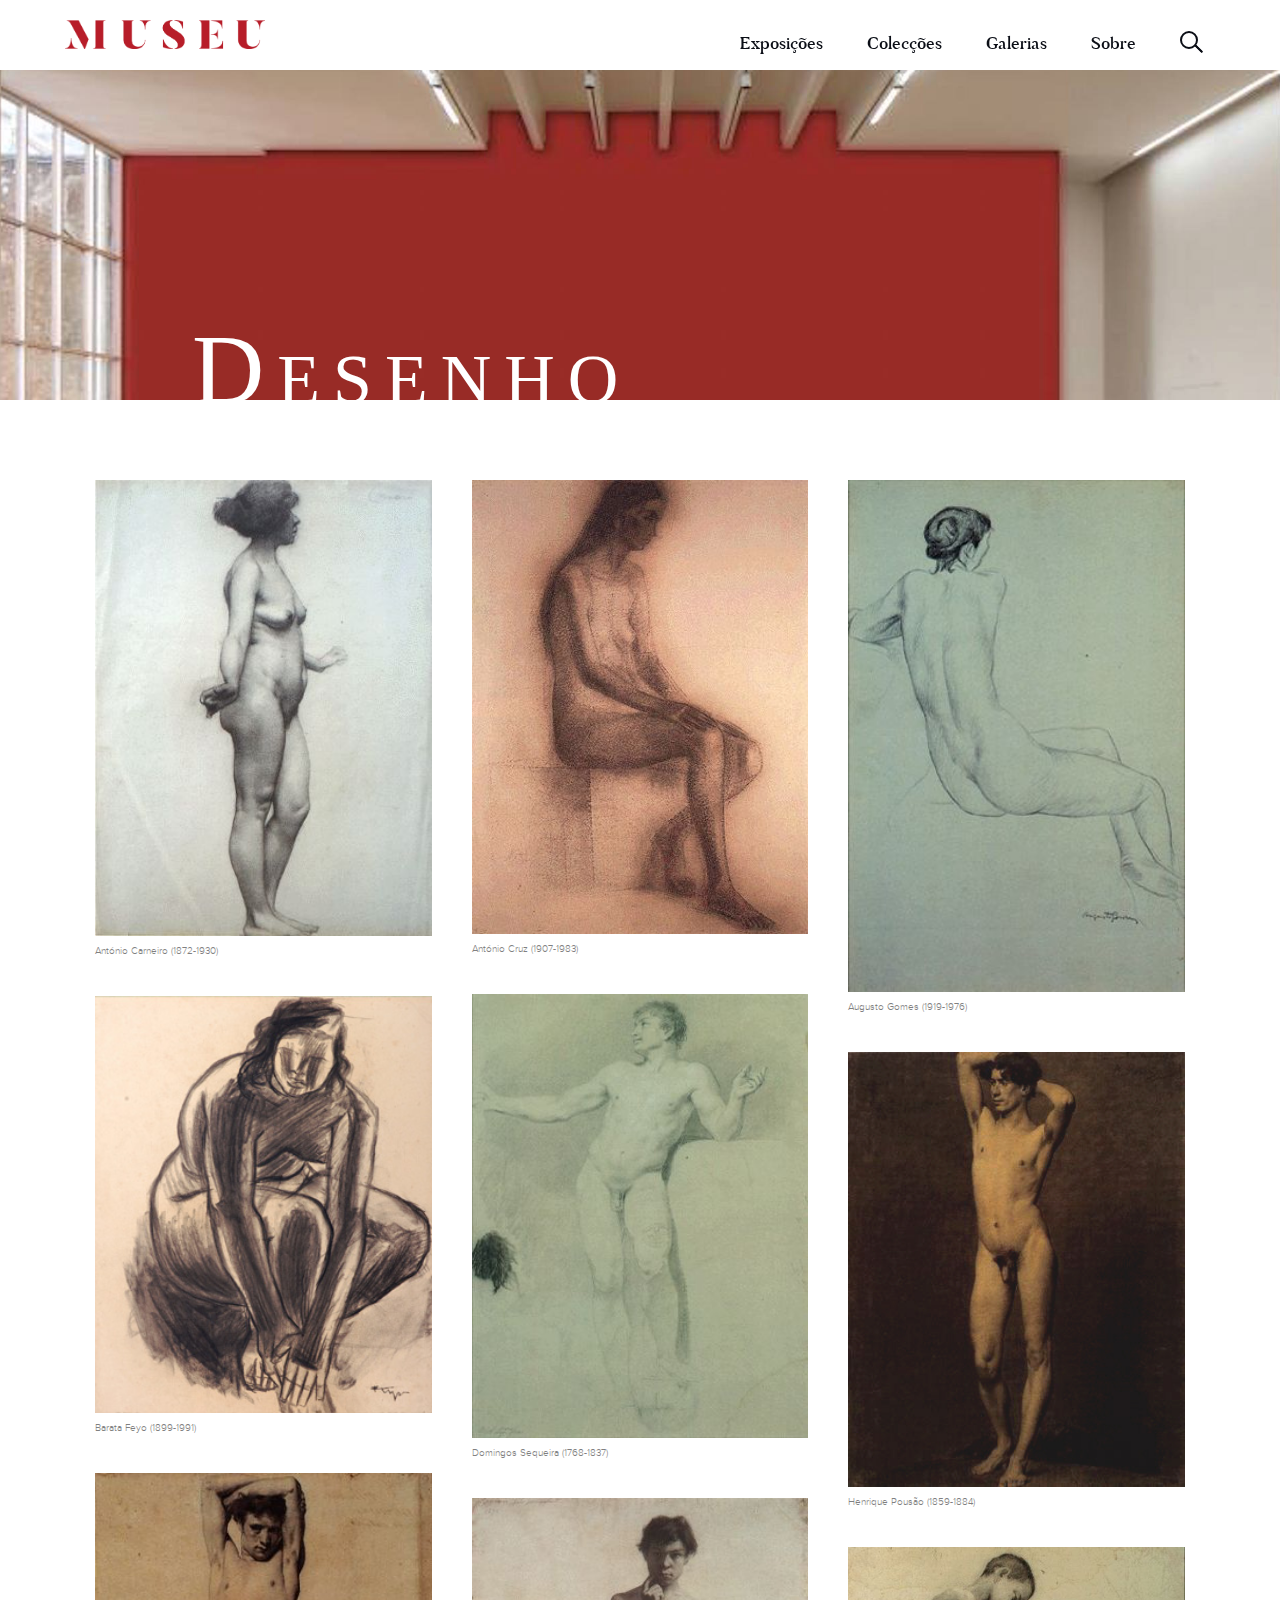
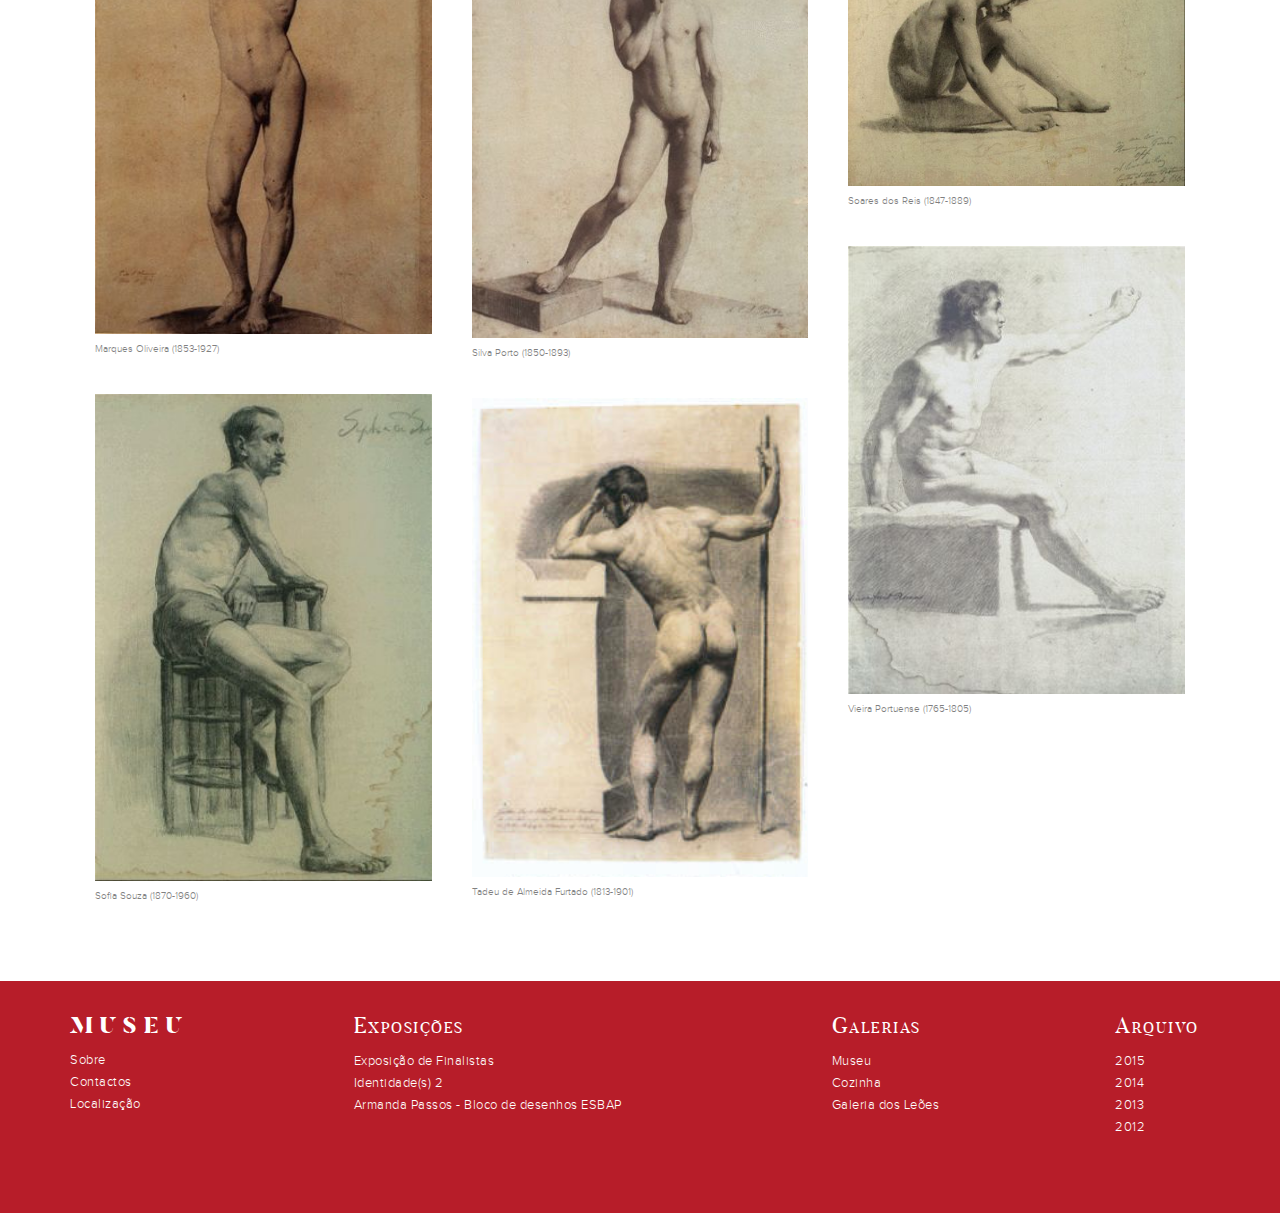
==== commit af49bf12: "FODDDDEEXXXX PA ACABAMOS!!!!!!!!!!!!! Quero aGradecer À PIPA ao DUARTE E AO SERGIO, não esquecendo  " ====
--- a/Museu/colecao.html
+++ b/Museu/colecao.html
@@ -27,11 +27,35 @@
 	<!-- Menu de Navegação -->
 
 	
-	 <header>
-
-			<div class="container">
+	<!-- Menu de Navegação -->
+
+				<nav class="nav-mobile">
+						<div class="container">
+							<a href="home.html"><h3>Museu</h3></a>
+							<ul>
+								<li><a href="sobre.html">Sobre</a></li>
+								<li><a href="sobre.html">Contactos</a></li>
+								<li><a href="sobre.html">Localização</a></li>
+							</ul>
+						
+							<a href="home.html"><h3>Exposições</h3></a>
+							<ul>
+								<li><a href="exposicao.html">Exposição de Finalistas</a></li>
+							<li><a href="exposicao.html">Identidade(s) 2</a></li>
+							<li><a href="exposicao.html">Armanda Passos - Bloco de desenhos ESBAP</a></li>
+							</ul>
+						<a href="home.html"><h3>Galerias</h3></a>
+							<ul>
+								<li><a href="galerias.html">Museu</a></li>
+								<li><a href="galerias.html">Cozinha</a></li>
+								<li><a href="galerias.html">Galeria dos Leões</a></li>
+							</ul>
+					</div>		
+				</nav>
+<header>	
+		<div class="container">
 			<div class="col-lg-3 col-md-3 col-sm-3 col-xs-4 logo algn-left ">
-					<a href="home.html"><img src="img/museu.png" alt="Logo Museu"/></a>	<!-- Logo Museu-->
+					<a href="home.html"><img src="img/museu.png" alt="Logo Museu"/></a>	
 			</div>
 			<div class="col-lg-9 col-md-9 col-sm-7 algn-right menu hide-xs">
 				<nav class="row ">
@@ -63,8 +87,31 @@
 					
 				</nav>				
 			</div>
-		</header>
-
+			<div class="col-xs-7 mb-mobile algn-right show-xs">
+				<nav>
+					<ul>
+						
+						<li>
+							<div class="burger">
+							  <div class="burger-brick"></div>
+							  <div class="burger-brick middle"></div>
+							  <div class="burger-brick"></div>
+							</div>
+						</li>
+						<li>
+							<div class="button-search">
+								<div class="search">
+									<a class="search-icon">
+									  <span class="circle"></span>
+									  <span class="handle"></span>
+									</a>
+								</div>
+							</div>	
+						</li>
+					</ul>
+				</nav>
+			</div>
+</header>
 			<!-- Imagem Principal-->
 		<section id="header-bg-small" >
 			<div class="header-img" >
--- a/Museu/museu.css
+++ b/Museu/museu.css
@@ -633,15 +633,55 @@
     padding-right: 30px;
     outline: none; }
 
-.nav_mobile nav {
+.nav-mobile {
   z-index: 100;
   position: fixed;
   background: rgba(255, 255, 255, 0.9);
-  height: 100vh;
-  width: 100vw;
-  overflow-y: hidden;
-  display: block;
-  -webkit-transition: all 0.5s ease-in; }
+  height: 100%;
+  width: 100%;
+  -webkit-backface-visibility: hidden;
+  backface-visibility: hidden;
+  text-align: center;
+  overflow: auto;
+  -webkit-transition: all 0.5s ease-in;
+  -webkit-overflow-scrolling: touch;
+  display: none; }
+  .nav-mobile div {
+    padding-top: 90px; }
+    .nav-mobile div a {
+      text-decoration: none;
+      color: #0b0e16; }
+      .nav-mobile div a h3 {
+        font-family: "butlerbold", Georgia, "Times New Roman", Times, serif;
+        font-size: 1.2em;
+        padding: 5%; }
+        .nav-mobile div a h3:hover {
+          text-decoration: underline; }
+    .nav-mobile div ul {
+      height: 100%;
+      width: 100%;
+      position: relative;
+      margin: 0 auto; }
+      .nav-mobile div ul li {
+        font-family: "butlermedium", Georgia, "Times New Roman", Times, serif;
+        font-weight: 300;
+        -webkit-font-smoothing: antialiased;
+        -moz-osx-font-smoothing: grayscale;
+        text-transform: capitalize;
+        height: 24px;
+        overflow: hidden;
+        text-overflow: ellipsis;
+        white-space: nowrap;
+        display: block;
+        margin: 0 auto;
+        width: 70%; }
+        .nav-mobile div ul li a {
+          text-decoration: none;
+          color: #0b0e16;
+          font-family: "proxima_novalight", Helvetica, Arial, sans-serif;
+          font-size: 14px; }
+          .nav-mobile div ul li a:hover {
+            text-decoration: underline; }
 
 header {
   z-index: 100;
@@ -667,7 +707,7 @@
       margin-top: 8px; }
       header .menu nav ul {
         display: block;
-        margin: 0 -15px;
+        margin: 0 15px;
         list-style: none;
         text-align: center;
         float: right; }
@@ -748,6 +788,8 @@
             transform-origin: 30% 40%;
             background: #0b0e16;
             border-color: #0b0e16; }
+          header .menu nav ul .search .open .handle {
+            top: 17px; }
           header .menu nav ul .search .open .handle:after {
             transform-origin: center center;
             transform: rotate(90deg); }
@@ -804,14 +846,55 @@
         transform-origin: 30% 40%;
         background: #0b0e16;
         border-color: #0b0e16; }
+      header .mb-mobile .search .open .handle {
+        top: 17px; }
       header .mb-mobile .search .open .handle:after {
         transform-origin: center center;
         transform: rotate(90deg); }
 
 @media screen and (max-width: 767px) {
   header .logo img {
-    width: 170px;
-    margin-top: 20px; } }
+    width: 140px;
+    margin-top: 20px; }
+  header .mb-mobile .search {
+    margin: 10px 20px 0; }
+  header .burger {
+    width: 18px;
+    position: relative;
+    cursor: pointer;
+    padding: 10px;
+    float: right;
+    margin-top: 7px; }
+  header .burger-brick {
+    height: 2px;
+    background: #fff;
+    margin-top: 5px;
+    -webkit-transition: 0.3s ease-out;
+    -moz-transition: 0.3s ease-out;
+    -ms-transition: 0.3s ease-out;
+    -o-transition: 0.3s ease-out;
+    transition: 0.3s ease-out;
+    background-color: #0b0e16; }
+  header .open .burger-brick:first-child {
+    -webkit-transform: rotate(135deg);
+    -moz-transform: rotate(135deg);
+    -ms-transform: rotate(135deg);
+    -o-transform: rotate(135deg);
+    transform: rotate(135deg);
+    margin-top: 10px; }
+  header .open .burger-brick:last-child {
+    -webkit-transform: rotate(-135deg);
+    -moz-transform: rotate(-135deg);
+    -ms-transform: rotate(-135deg);
+    -o-transform: rotate(-135deg);
+    transform: rotate(-135deg);
+    margin-top: -9px; }
+  header .open .middle {
+    -webkit-transform: scale(0);
+    -moz-transform: scale(0);
+    -ms-transform: scale(0);
+    -o-transform: scale(0);
+    transform: scale(0); } }
 section {
   width: 100%;
   position: relative;
@@ -872,7 +955,7 @@
         left: 140px; } }
   @media screen and (min-width: 768px) and (max-width: 991px) {
     section#header-bg-big .header-img {
-      height: 500px; }
+      height: 100vh; }
       section#header-bg-big .header-img .pic-caption {
         top: 48%;
         left: 100px; } }
@@ -909,7 +992,7 @@
         font-variant: small-caps; }
     @media screen and (min-width: 992px) and (max-width: 1199px) {
       section#header-bg-small .header-img img.museubranco {
-        margin-top: 16px;
+        margin-top: 0px;
         width: 70%; }
       section#header-bg-small .header-img .pic-caption {
         color: white;
@@ -976,9 +1059,13 @@
       text-align: left;
       color: white;
       margin-left: 20px;
-      bottom: 182px; }
+      bottom: 182px;
+      overflow: hidden;
+      text-overflow: ellipsis;
+      white-space: nowrap;
+      margin-bottom: 10px; }
     section#expo .expositor h3 {
-      font-family: proxima_nova_rgbold_italic, Helvetica, Arial, sans-serif;
+      font-family: proxima_novaregular_italic, Helvetica, Arial, sans-serif;
       display: block;
       font-size: 24px;
       position: relative;
@@ -987,12 +1074,35 @@
       color: white;
       margin-left: 20px;
       bottom: 175px;
-      line-height: 30px; }
+      line-height: 30px;
+      letter-spacing: 1px; }
     section#expo .expositor a {
       text-decoration: none; }
-
+    @media screen and (min-width: 992px) and (max-width: 1199px) {
+      section#expo .expositor h2 {
+        font-size: 56px; }
+      section#expo .expositor h3 {
+        font-size: 21px; } }
+    @media screen and (min-width: 768px) and (max-width: 991px) {
+      section#expo .expositor h2 {
+        font-size: 46px; }
+      section#expo .expositor h3 {
+        font-size: 19px; } }
+    @media screen and (max-width: 767px) {
+      section#expo .expositor h2 {
+        font-size: 36px; }
+      section#expo .expositor h3 {
+        font-size: 17px; } }
+
+@media screen and (min-width: 992px) and (max-width: 1199px) {
+  section#expo {
+    margin-top: 60px; } }
+@media screen and (min-width: 768px) and (max-width: 991px) {
+  section#expo {
+    margin-top: 60px; } }
 @media screen and (max-width: 767px) {
-  margin-top: 60px; }
+  section#expo {
+    margin-top: 60px; } }
 section#exposicoes {
   position: relative;
   margin-top: 80px; }
@@ -1020,9 +1130,13 @@
       text-align: left;
       color: white;
       margin-left: 20px;
-      bottom: 182px; }
+      bottom: 182px;
+      overflow: hidden;
+      text-overflow: ellipsis;
+      white-space: nowrap;
+      margin-bottom: 10px; }
     section#exposicoes .expositor h3 {
-      font-family: proxima_nova_rgbold_italic, Helvetica, Arial, sans-serif;
+      font-family: proxima_novaregular_italic, Helvetica, Arial, sans-serif;
       display: block;
       font-size: 24px;
       position: relative;
@@ -1031,9 +1145,25 @@
       color: white;
       margin-left: 20px;
       bottom: 175px;
-      line-height: 30px; }
+      line-height: 30px;
+      letter-spacing: 1px; }
     section#exposicoes .expositor a {
       text-decoration: none; }
+    @media screen and (min-width: 992px) and (max-width: 1199px) {
+      section#exposicoes .expositor h2 {
+        font-size: 56px; }
+      section#exposicoes .expositor h3 {
+        font-size: 21px; } }
+    @media screen and (min-width: 768px) and (max-width: 991px) {
+      section#exposicoes .expositor h2 {
+        font-size: 46px; }
+      section#exposicoes .expositor h3 {
+        font-size: 19px; } }
+    @media screen and (max-width: 767px) {
+      section#exposicoes .expositor h2 {
+        font-size: 36px; }
+      section#exposicoes .expositor h3 {
+        font-size: 17px; } }
   @media screen and (min-width: 768px) and (max-width: 991px) {
     section#exposicoes .exposicoes {
       max-width: 800px; } }
@@ -1133,9 +1263,13 @@
           text-align: left;
           color: white;
           margin-left: 20px;
-          bottom: 182px; }
+          bottom: 182px;
+          overflow: hidden;
+          text-overflow: ellipsis;
+          white-space: nowrap;
+          margin-bottom: 10px; }
         section#colecao .montra-colecao-mb .expositor h3 {
-          font-family: proxima_nova_rgbold_italic, Helvetica, Arial, sans-serif;
+          font-family: proxima_novaregular_italic, Helvetica, Arial, sans-serif;
           display: block;
           font-size: 24px;
           position: relative;
@@ -1144,9 +1278,26 @@
           color: white;
           margin-left: 20px;
           bottom: 175px;
-          line-height: 30px; }
+          line-height: 30px;
+          letter-spacing: 1px; }
         section#colecao .montra-colecao-mb .expositor a {
           text-decoration: none; } }
+    @media screen and (min-width: 768px) and (max-width: 991px) and (min-width: 992px) and (max-width: 1199px) {
+      section#colecao .montra-colecao-mb .expositor h2 {
+        font-size: 56px; }
+      section#colecao .montra-colecao-mb .expositor h3 {
+        font-size: 21px; } }
+    @media screen and (min-width: 768px) and (max-width: 991px) and (min-width: 768px) and (max-width: 991px) {
+      section#colecao .montra-colecao-mb .expositor h2 {
+        font-size: 46px; }
+      section#colecao .montra-colecao-mb .expositor h3 {
+        font-size: 19px; } }
+    @media screen and (min-width: 768px) and (max-width: 991px) and (max-width: 767px) {
+      section#colecao .montra-colecao-mb .expositor h2 {
+        font-size: 36px; }
+      section#colecao .montra-colecao-mb .expositor h3 {
+        font-size: 17px; } }
+
   @media screen and (max-width: 767px) {
     section#colecao .montra-colecao {
       display: none; }
@@ -1178,9 +1329,13 @@
           text-align: left;
           color: white;
           margin-left: 20px;
-          bottom: 182px; }
+          bottom: 182px;
+          overflow: hidden;
+          text-overflow: ellipsis;
+          white-space: nowrap;
+          margin-bottom: 10px; }
         section#colecao .montra-colecao-mb .expositor h3 {
-          font-family: proxima_nova_rgbold_italic, Helvetica, Arial, sans-serif;
+          font-family: proxima_novaregular_italic, Helvetica, Arial, sans-serif;
           display: block;
           font-size: 24px;
           position: relative;
@@ -1189,9 +1344,25 @@
           color: white;
           margin-left: 20px;
           bottom: 175px;
-          line-height: 30px; }
+          line-height: 30px;
+          letter-spacing: 1px; }
         section#colecao .montra-colecao-mb .expositor a {
           text-decoration: none; } }
+    @media screen and (max-width: 767px) and (min-width: 992px) and (max-width: 1199px) {
+      section#colecao .montra-colecao-mb .expositor h2 {
+        font-size: 56px; }
+      section#colecao .montra-colecao-mb .expositor h3 {
+        font-size: 21px; } }
+    @media screen and (max-width: 767px) and (min-width: 768px) and (max-width: 991px) {
+      section#colecao .montra-colecao-mb .expositor h2 {
+        font-size: 46px; }
+      section#colecao .montra-colecao-mb .expositor h3 {
+        font-size: 19px; } }
+    @media screen and (max-width: 767px) and (max-width: 767px) {
+      section#colecao .montra-colecao-mb .expositor h2 {
+        font-size: 36px; }
+      section#colecao .montra-colecao-mb .expositor h3 {
+        font-size: 17px; } }
 
 section#grelha-colecao {
   margin-top: 80px;
@@ -1215,11 +1386,18 @@
     font-size: 25px;
     text-align: left;
     color: #000000;
-    line-height: 60px;
+    line-height: 55px;
+    padding-bottom: 15px; }
+  section#sobremuseu h5 {
+    font-family: proxima_novalight, Helvetica, Arial, sans-serif;
+    font-size: 25px;
+    text-align: left;
+    color: #000000;
+    line-height: 30px;
     padding-bottom: 15px; }
   section#sobremuseu p {
     font-family: proxima_novalight, Helvetica, Arial, sans-serif;
-    font-size: 15px;
+    font-size: 17	px;
     text-align: left;
     color: #000000;
     line-height: 30px;
@@ -1237,6 +1415,9 @@
     color: #000000;
     font-family: proxima_nova_rgbold, Helvetica, Arial, sans-serif;
     line-height: 40px; }
+  section#sobremuseu img.img-expo {
+    width: 100%;
+    display: block; }
 
 section#localizacao .block-text {
   width: 70%;
@@ -1247,7 +1428,7 @@
   font-size: 25px;
   text-align: left;
   color: #000000;
-  line-height: 60px;
+  line-height: 55px;
   padding-bottom: 15px; }
 section#localizacao * {
   line-height: 25px;
@@ -1266,7 +1447,7 @@
 section#localizacao #map {
   width: 100%;
   height: 300px;
-  margin-bottom: 0px; }
+  margin-bottom: -23px; }
 
 footer {
   clear: both;
@@ -1289,17 +1470,17 @@
       letter-spacing: 7px;
       font-weight: 400;
       font-size: 22px;
-      line-height: 50px; }
+      line-height: 48px; }
     footer div[class*="col-"] h3 {
       font-family: butlerregular, Georgia, Times New Roman, Times, serif;
       letter-spacing: 1.5px;
       font-size: 22px;
-      line-height: 50px;
+      line-height: 49px;
       font-variant: small-caps; }
     footer div[class*="col-"] ul li a {
       font-family: proxima_novalight, Helvetica, Arial, sans-serif;
       text-align: left;
-      line-height: 36px;
+      line-height: 22px;
       font-size: 13px;
       letter-spacing: 0.5px; }
     footer div[class*="col-"] a {
@@ -1321,12 +1502,13 @@
       height: auto;
       padding-bottom: 25px; }
       footer .mobile div[class*="col-"] {
-        margin: 0 9px; }
+        margin: 0 20px; }
       footer .mobile ul {
         padding-bottom: 20px; }
       footer .mobile li {
         display: inline;
-        margin-right: 17px; }
+        margin-right: 17px;
+        line-height: 36px; }
       footer .mobile .exposicoes li {
         display: block; } }
   @media screen and (max-width: 480px) {
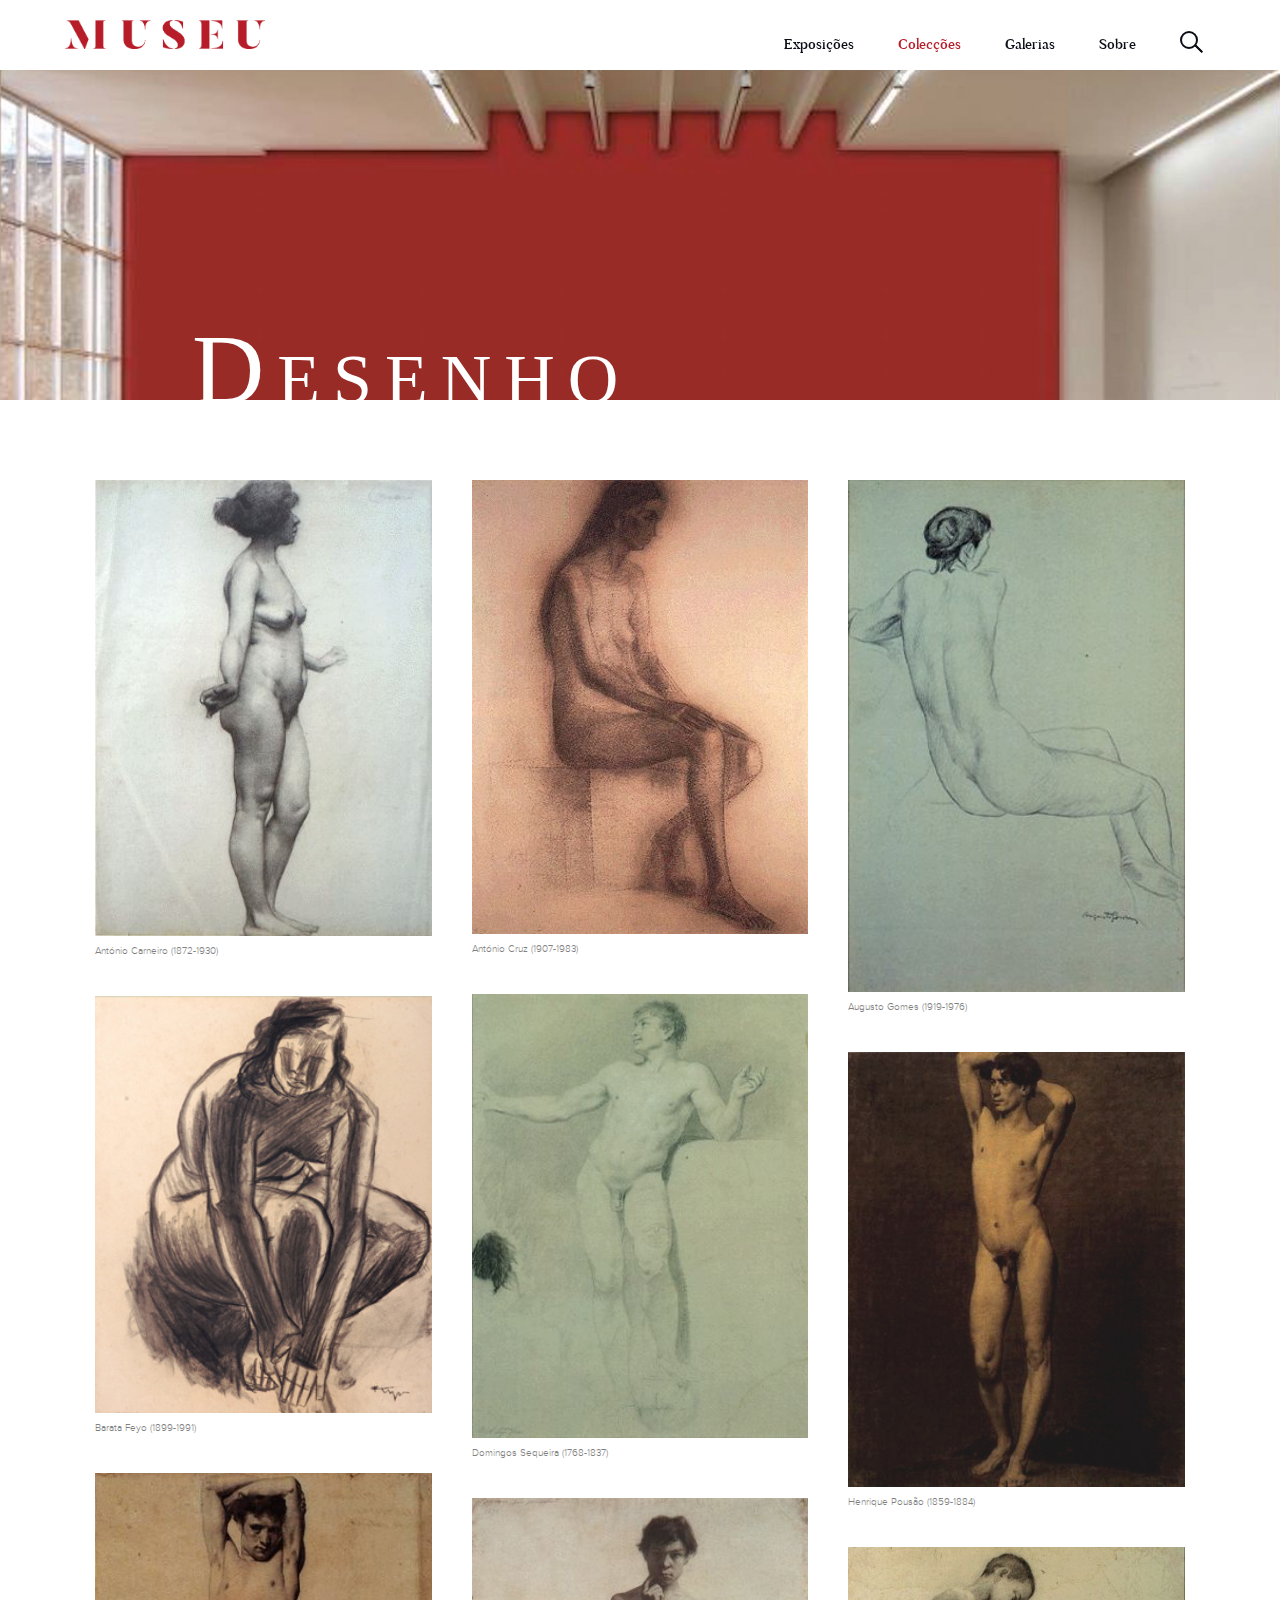
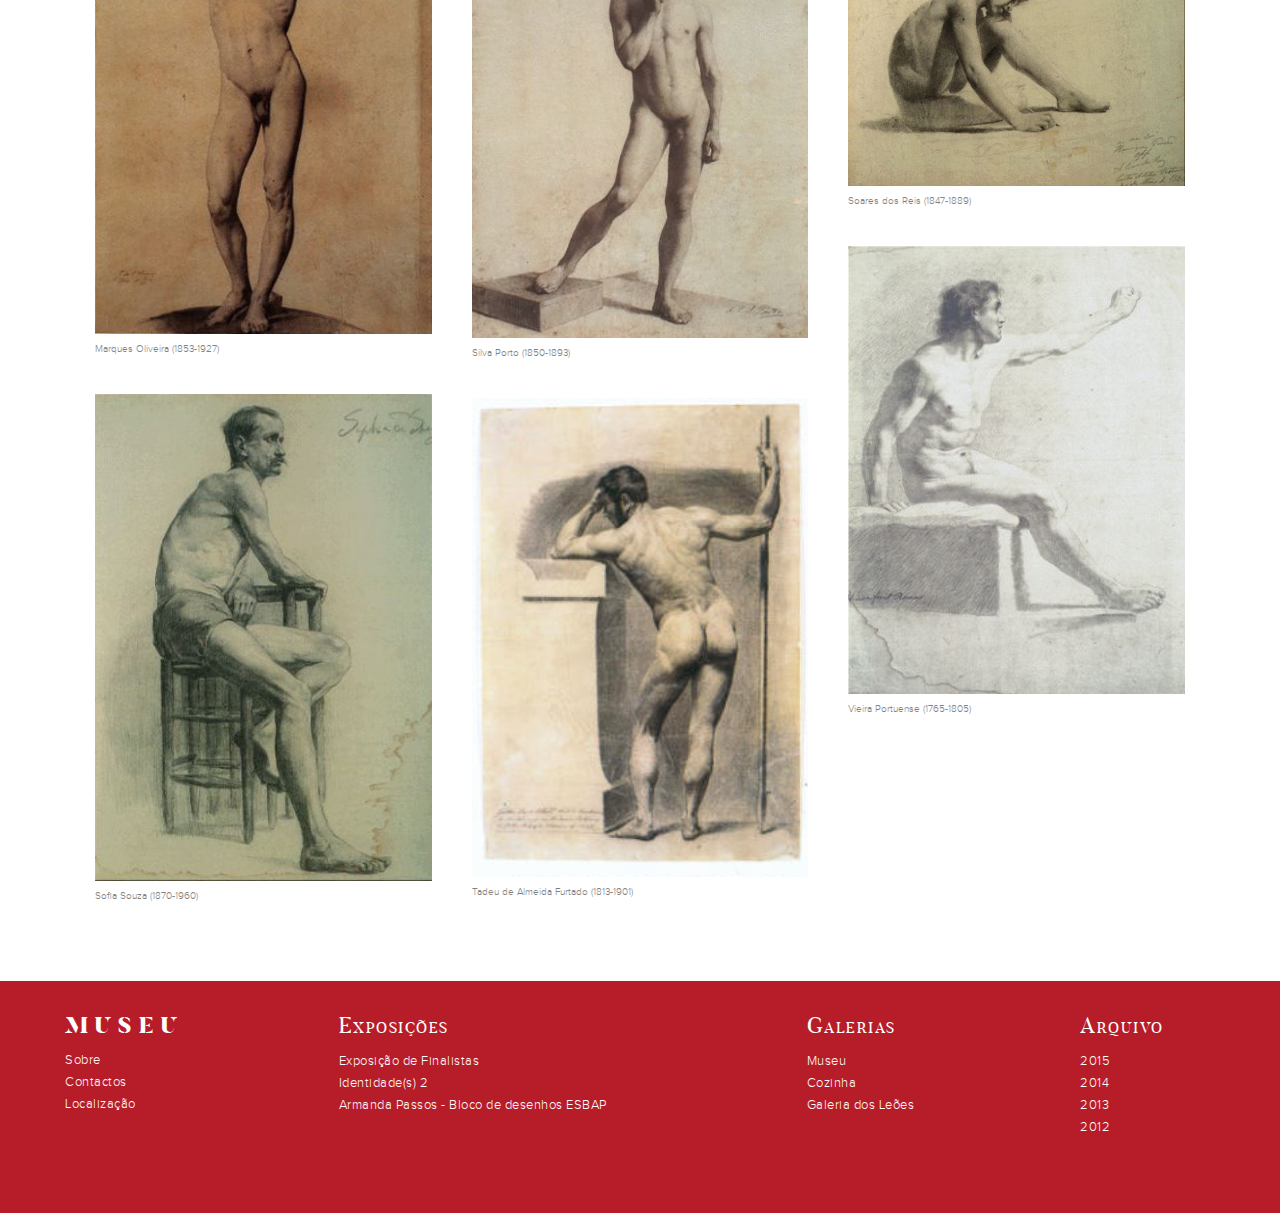
==== commit c0cd40b4: "FIm" ====
--- a/Museu/colecao.html
+++ b/Museu/colecao.html
@@ -4,19 +4,16 @@
 <!--[if IE 8]>         <html class="no-js lt-ie9"> <![endif]-->
 <!--[if gt IE 8]><!--> <html class="no-js"> <!--<![endif]-->
 <head>
-<meta charset="UTF-8">
-
-<title>Museu FBAUP</title>
-
-  <meta name="viewport" content="width=device-width, initial-scale=1">
-<!-- Search engine optimization -->
-  <meta name="description" content="" />
-  <meta name="keywords" content="" />
-  <meta name="author" content="" />
-<!--  -->
-   
-    <link rel="stylesheet" type="text/css" href="museu.css">
-   
+    <meta charset="UTF-8">
+    <title>Museu FBAUP</title>
+    <meta name="viewport" content="width=device-width, initial-scale=1">
+    <!-- Search engine optimization -->
+    <meta name="description" content="O Museu da Faculdade de Belas Artes da Universidade do Porto caracteriza-se, enquanto museu universitário, simultaneamente como lugar de investigação especializada em torno da teoria e da prática artística e lugar de difusão do saber e de comunicação com o mundo exterior à comunidade universitária." />
+    <meta name="keywords" content="museu, fbaup, universidade, porto, belas artes, colecções, design, desenho, escultura, gravura, pintura, exposições" />
+    <meta name="author" content="Duarte Ferreira, Filipa Alvim, Rui Rocha, Sérgio Gomes" />
+    <!-- Styles-->
+    <link rel="stylesheet" type="text/css" href="css/museu.css"/>
+    <link rel="icon" href="img/favicon.png" type="image/x-icon"/>
 </head>
 
 <body>
@@ -31,20 +28,20 @@
 
 				<nav class="nav-mobile">
 						<div class="container">
-							<a href="home.html"><h3>Museu</h3></a>
+							<a href="index.html"><h3>Museu</h3></a>
 							<ul>
 								<li><a href="sobre.html">Sobre</a></li>
 								<li><a href="sobre.html">Contactos</a></li>
 								<li><a href="sobre.html">Localização</a></li>
 							</ul>
 						
-							<a href="home.html"><h3>Exposições</h3></a>
+							<a href="pag_exposicoe.html"><h3>Exposições</h3></a>
 							<ul>
 								<li><a href="exposicao.html">Exposição de Finalistas</a></li>
 							<li><a href="exposicao.html">Identidade(s) 2</a></li>
 							<li><a href="exposicao.html">Armanda Passos - Bloco de desenhos ESBAP</a></li>
 							</ul>
-						<a href="home.html"><h3>Galerias</h3></a>
+						<a href="galerias.html"><h3>Galerias</h3></a>
 							<ul>
 								<li><a href="galerias.html">Museu</a></li>
 								<li><a href="galerias.html">Cozinha</a></li>
@@ -55,14 +52,14 @@
 <header>	
 		<div class="container">
 			<div class="col-lg-3 col-md-3 col-sm-3 col-xs-4 logo algn-left ">
-					<a href="home.html"><img src="img/museu.png" alt="Logo Museu"/></a>	
-			</div>
-			<div class="col-lg-9 col-md-9 col-sm-7 algn-right menu hide-xs">
+					<a href="index.html"><img src="img/museu.png" alt="Logo Museu"/></a>	
+			</div>
+			<div class="col-lg-9 col-md-9 col-sm-9 algn-right menu hide-xs">
 				<nav class="row ">
 					<ul>
 						<li><a href="pag_exposicoe.html">Exposições</a></li>
 						<li class="dropdown-menu">
-							<a href="#">Colecções</a>
+							<a class="active" href="#">Colecções</a>
 							<ul class="dropdown-list">
 								<li><a href="colecao.html">Desenho</a></li>
 								<li><a href="colecao.html">Design</a></li>
@@ -230,7 +227,7 @@
 			<div class="row hide-xs hide-sm  ">
 				<div class="container">
 					<div class="col-lg-3 col-md-3 col-sm-3">
-						<a href="home.html"><h2 class="museu">Museu</h2></a>
+						<a href="index.html"><h2 class="museu">Museu</h2></a>
 						<ul>
 							<li><a href="sobre.html">Sobre</a></li>
 							<li><a href="sobre.html#localizacao">Contactos</a></li>
@@ -269,7 +266,7 @@
 				<div class="container">
 
 				<div class="col-xs-6 col-sm-6">
-						<a href="home.html"><h2 class="museu">Museu</h2></a>
+						<a href="index.html"><h2 class="museu">Museu</h2></a>
 						<ul>
 							<li><a href="sobre.html">Sobre</a></li>
 							<li><a href="sobre.html#localizacao">Contactos</a></li>
--- a/Museu/css/museu.css
+++ b/Museu/css/museu.css
@@ -0,0 +1,2066 @@
+/* 
+
+	PROJECTO: MUSEU FBAUP;
+	VERSÃO: 0.1;
+*/
+/* http://meyerweb.com/eric/tools/css/reset/ 
+   v2.0 | 20110126
+   License: none (public domain)
+*/
+/* line 6, ../sass/_partials/_reset.scss */
+html, body, div, span, applet, object, iframe, h1, h2, h3, h4, h5, h6, p, blockquote, pre, a, abbr, acronym, address, big, cite, code, del, dfn, em, img, ins, kbd, q, s, samp, small, strike, strong, sub, sup, tt, var, b, u, i, center, dl, dt, dd, ol, ul, li, fieldset, form, label, legend, table, caption, tbody, tfoot, thead, tr, th, td, article, aside, canvas, details, embed, figure, figcaption, footer, header, hgroup, menu, nav, output, ruby, section, summary, time, mark, audio, video {
+  margin: 0;
+  padding: 0;
+  border: 0;
+  font-size: 100%;
+  font: inherit;
+  vertical-align: baseline;
+}
+
+/* HTML5 display-role reset for older browsers */
+/* line 16, ../sass/_partials/_reset.scss */
+article, aside, details, figcaption, figure, footer, header, hgroup, menu, nav, section {
+  display: block;
+}
+
+/* line 19, ../sass/_partials/_reset.scss */
+body {
+  line-height: 1;
+}
+
+/* line 22, ../sass/_partials/_reset.scss */
+ol, ul {
+  list-style: none;
+}
+
+/* line 25, ../sass/_partials/_reset.scss */
+blockquote, q {
+  quotes: none;
+}
+
+/* line 29, ../sass/_partials/_reset.scss */
+blockquote:before, blockquote:after {
+  content: '';
+  content: none;
+}
+
+/* line 34, ../sass/_partials/_reset.scss */
+q:before, q:after {
+  content: '';
+  content: none;
+}
+
+/* line 38, ../sass/_partials/_reset.scss */
+table {
+  border-collapse: collapse;
+  border-spacing: 0;
+}
+
+/* line 40, ../sass/_partials/_grelhas.scss */
+.clearfix {
+  zoom: 1;
+}
+/* line 30, ../sass/_partials/_grelhas.scss */
+.clearfix:after {
+  clear: both;
+}
+/* line 31, ../sass/_partials/_grelhas.scss */
+.clearfix:before, .clearfix:after {
+  content: '\0020';
+  display: block;
+  overflow: hidden;
+  visibility: hidden;
+  width: 0;
+  height: 0;
+}
+
+/* line 56, ../sass/_partials/_grelhas.scss */
+.row {
+  zoom: 1;
+  zoom: 1;
+  margin-bottom: 40px;
+  width: 100%;
+}
+/* line 30, ../sass/_partials/_grelhas.scss */
+.row:after {
+  clear: both;
+}
+/* line 31, ../sass/_partials/_grelhas.scss */
+.row:before, .row:after {
+  content: '\0020';
+  display: block;
+  overflow: hidden;
+  visibility: hidden;
+  width: 0;
+  height: 0;
+}
+/* line 30, ../sass/_partials/_grelhas.scss */
+.row:after {
+  clear: both;
+}
+/* line 31, ../sass/_partials/_grelhas.scss */
+.row:before, .row:after {
+  content: '\0020';
+  display: block;
+  overflow: hidden;
+  visibility: hidden;
+  width: 0;
+  height: 0;
+}
+
+@media screen and (min-width: 1200px) {
+  /* line 69, ../sass/_partials/_grelhas.scss */
+  .col-lg-1 {
+    display: block;
+    float: left;
+    position: relative;
+    min-height: 2px;
+    margin: 10px;
+    width: 5%;
+  }
+
+  /* line 69, ../sass/_partials/_grelhas.scss */
+  .col-lg-2 {
+    display: block;
+    float: left;
+    position: relative;
+    min-height: 2px;
+    margin: 10px;
+    width: 13.33333%;
+  }
+
+  /* line 69, ../sass/_partials/_grelhas.scss */
+  .col-lg-3 {
+    display: block;
+    float: left;
+    position: relative;
+    min-height: 2px;
+    margin: 10px;
+    width: 21.66667%;
+  }
+
+  /* line 69, ../sass/_partials/_grelhas.scss */
+  .col-lg-4 {
+    display: block;
+    float: left;
+    position: relative;
+    min-height: 2px;
+    margin: 10px;
+    width: 30%;
+  }
+
+  /* line 69, ../sass/_partials/_grelhas.scss */
+  .col-lg-5 {
+    display: block;
+    float: left;
+    position: relative;
+    min-height: 2px;
+    margin: 10px;
+    width: 38.33333%;
+  }
+
+  /* line 69, ../sass/_partials/_grelhas.scss */
+  .col-lg-6 {
+    display: block;
+    float: left;
+    position: relative;
+    min-height: 2px;
+    margin: 10px;
+    width: 46.66667%;
+  }
+
+  /* line 69, ../sass/_partials/_grelhas.scss */
+  .col-lg-7 {
+    display: block;
+    float: left;
+    position: relative;
+    min-height: 2px;
+    margin: 10px;
+    width: 55%;
+  }
+
+  /* line 69, ../sass/_partials/_grelhas.scss */
+  .col-lg-8 {
+    display: block;
+    float: left;
+    position: relative;
+    min-height: 2px;
+    margin: 10px;
+    width: 63.33333%;
+  }
+
+  /* line 69, ../sass/_partials/_grelhas.scss */
+  .col-lg-9 {
+    display: block;
+    float: left;
+    position: relative;
+    min-height: 2px;
+    margin: 10px;
+    width: 71.66667%;
+  }
+
+  /* line 69, ../sass/_partials/_grelhas.scss */
+  .col-lg-10 {
+    display: block;
+    float: left;
+    position: relative;
+    min-height: 2px;
+    margin: 10px;
+    width: 80%;
+  }
+
+  /* line 69, ../sass/_partials/_grelhas.scss */
+  .col-lg-11 {
+    display: block;
+    float: left;
+    position: relative;
+    min-height: 2px;
+    margin: 10px;
+    width: 88.33333%;
+  }
+
+  /* line 69, ../sass/_partials/_grelhas.scss */
+  .col-lg-12 {
+    display: block;
+    float: left;
+    position: relative;
+    min-height: 2px;
+    margin: 10px;
+    width: 96.66667%;
+  }
+
+  /* line 44, ../sass/_partials/_grelhas.scss */
+  .container {
+    width: 1170px;
+    margin: 0 auto;
+    position: relative;
+  }
+
+  /* line 77, ../sass/_partials/_grelhas.scss */
+  .hide-lg {
+    display: none!important;
+  }
+
+  /* line 80, ../sass/_partials/_grelhas.scss */
+  .show-lg {
+    display: block !important;
+  }
+}
+/* Small Desktop/ Tablet screens */
+@media screen and (min-width: 992px) and (max-width: 1199px) {
+  /* line 88, ../sass/_partials/_grelhas.scss */
+  .col-md-1 {
+    display: block;
+    float: left;
+    position: relative;
+    min-height: 2px;
+    margin: 10px;
+    width: 5%;
+  }
+
+  /* line 88, ../sass/_partials/_grelhas.scss */
+  .col-md-2 {
+    display: block;
+    float: left;
+    position: relative;
+    min-height: 2px;
+    margin: 10px;
+    width: 13.33333%;
+  }
+
+  /* line 88, ../sass/_partials/_grelhas.scss */
+  .col-md-3 {
+    display: block;
+    float: left;
+    position: relative;
+    min-height: 2px;
+    margin: 10px;
+    width: 21.66667%;
+  }
+
+  /* line 88, ../sass/_partials/_grelhas.scss */
+  .col-md-4 {
+    display: block;
+    float: left;
+    position: relative;
+    min-height: 2px;
+    margin: 10px;
+    width: 30%;
+  }
+
+  /* line 88, ../sass/_partials/_grelhas.scss */
+  .col-md-5 {
+    display: block;
+    float: left;
+    position: relative;
+    min-height: 2px;
+    margin: 10px;
+    width: 38.33333%;
+  }
+
+  /* line 88, ../sass/_partials/_grelhas.scss */
+  .col-md-6 {
+    display: block;
+    float: left;
+    position: relative;
+    min-height: 2px;
+    margin: 10px;
+    width: 46.66667%;
+  }
+
+  /* line 88, ../sass/_partials/_grelhas.scss */
+  .col-md-7 {
+    display: block;
+    float: left;
+    position: relative;
+    min-height: 2px;
+    margin: 10px;
+    width: 55%;
+  }
+
+  /* line 88, ../sass/_partials/_grelhas.scss */
+  .col-md-8 {
+    display: block;
+    float: left;
+    position: relative;
+    min-height: 2px;
+    margin: 10px;
+    width: 63.33333%;
+  }
+
+  /* line 88, ../sass/_partials/_grelhas.scss */
+  .col-md-9 {
+    display: block;
+    float: left;
+    position: relative;
+    min-height: 2px;
+    margin: 10px;
+    width: 71.66667%;
+  }
+
+  /* line 88, ../sass/_partials/_grelhas.scss */
+  .col-md-10 {
+    display: block;
+    float: left;
+    position: relative;
+    min-height: 2px;
+    margin: 10px;
+    width: 80%;
+  }
+
+  /* line 88, ../sass/_partials/_grelhas.scss */
+  .col-md-11 {
+    display: block;
+    float: left;
+    position: relative;
+    min-height: 2px;
+    margin: 10px;
+    width: 88.33333%;
+  }
+
+  /* line 88, ../sass/_partials/_grelhas.scss */
+  .col-md-12 {
+    display: block;
+    float: left;
+    position: relative;
+    min-height: 2px;
+    margin: 10px;
+    width: 96.66667%;
+  }
+
+  /* line 44, ../sass/_partials/_grelhas.scss */
+  .container {
+    width: 1002px;
+    margin: 0 auto;
+    position: relative;
+  }
+
+  /* line 96, ../sass/_partials/_grelhas.scss */
+  .hide-md {
+    display: none!important;
+  }
+
+  /* line 99, ../sass/_partials/_grelhas.scss */
+  .show-md {
+    display: block !important;
+  }
+}
+/* Tablet screens */
+@media screen and (min-width: 768px) and (max-width: 991px) {
+  /* line 109, ../sass/_partials/_grelhas.scss */
+  .col-sm-1 {
+    display: block;
+    float: left;
+    position: relative;
+    min-height: 2px;
+    margin: 10px;
+    width: 5%;
+  }
+
+  /* line 109, ../sass/_partials/_grelhas.scss */
+  .col-sm-2 {
+    display: block;
+    float: left;
+    position: relative;
+    min-height: 2px;
+    margin: 10px;
+    width: 13.33333%;
+  }
+
+  /* line 109, ../sass/_partials/_grelhas.scss */
+  .col-sm-3 {
+    display: block;
+    float: left;
+    position: relative;
+    min-height: 2px;
+    margin: 10px;
+    width: 21.66667%;
+  }
+
+  /* line 109, ../sass/_partials/_grelhas.scss */
+  .col-sm-4 {
+    display: block;
+    float: left;
+    position: relative;
+    min-height: 2px;
+    margin: 10px;
+    width: 30%;
+  }
+
+  /* line 109, ../sass/_partials/_grelhas.scss */
+  .col-sm-5 {
+    display: block;
+    float: left;
+    position: relative;
+    min-height: 2px;
+    margin: 10px;
+    width: 38.33333%;
+  }
+
+  /* line 109, ../sass/_partials/_grelhas.scss */
+  .col-sm-6 {
+    display: block;
+    float: left;
+    position: relative;
+    min-height: 2px;
+    margin: 10px;
+    width: 46.66667%;
+  }
+
+  /* line 109, ../sass/_partials/_grelhas.scss */
+  .col-sm-7 {
+    display: block;
+    float: left;
+    position: relative;
+    min-height: 2px;
+    margin: 10px;
+    width: 55%;
+  }
+
+  /* line 109, ../sass/_partials/_grelhas.scss */
+  .col-sm-8 {
+    display: block;
+    float: left;
+    position: relative;
+    min-height: 2px;
+    margin: 10px;
+    width: 63.33333%;
+  }
+
+  /* line 109, ../sass/_partials/_grelhas.scss */
+  .col-sm-9 {
+    display: block;
+    float: left;
+    position: relative;
+    min-height: 2px;
+    margin: 10px;
+    width: 71.66667%;
+  }
+
+  /* line 109, ../sass/_partials/_grelhas.scss */
+  .col-sm-10 {
+    display: block;
+    float: left;
+    position: relative;
+    min-height: 2px;
+    margin: 10px;
+    width: 80%;
+  }
+
+  /* line 109, ../sass/_partials/_grelhas.scss */
+  .col-sm-11 {
+    display: block;
+    float: left;
+    position: relative;
+    min-height: 2px;
+    margin: 10px;
+    width: 88.33333%;
+  }
+
+  /* line 109, ../sass/_partials/_grelhas.scss */
+  .col-sm-12 {
+    display: block;
+    float: left;
+    position: relative;
+    min-height: 2px;
+    margin: 10px;
+    width: 96.66667%;
+  }
+
+  /* line 116, ../sass/_partials/_grelhas.scss */
+  .container {
+    width: 98%;
+    margin: 0 auto;
+    position: relative;
+  }
+
+  /* line 121, ../sass/_partials/_grelhas.scss */
+  .hide-sm {
+    display: none!important;
+  }
+
+  /* line 124, ../sass/_partials/_grelhas.scss */
+  .show-sm {
+    display: block !important;
+  }
+}
+/* Small /Mobile screens */
+@media screen and (max-width: 767px) {
+  /* line 134, ../sass/_partials/_grelhas.scss */
+  .col-xs-1 {
+    display: block;
+    float: left;
+    position: relative;
+    min-height: 2px;
+    margin: 10px;
+    width: 5%;
+  }
+
+  /* line 134, ../sass/_partials/_grelhas.scss */
+  .col-xs-2 {
+    display: block;
+    float: left;
+    position: relative;
+    min-height: 2px;
+    margin: 10px;
+    width: 13.33333%;
+  }
+
+  /* line 134, ../sass/_partials/_grelhas.scss */
+  .col-xs-3 {
+    display: block;
+    float: left;
+    position: relative;
+    min-height: 2px;
+    margin: 10px;
+    width: 21.66667%;
+  }
+
+  /* line 134, ../sass/_partials/_grelhas.scss */
+  .col-xs-4 {
+    display: block;
+    float: left;
+    position: relative;
+    min-height: 2px;
+    margin: 10px;
+    width: 30%;
+  }
+
+  /* line 134, ../sass/_partials/_grelhas.scss */
+  .col-xs-5 {
+    display: block;
+    float: left;
+    position: relative;
+    min-height: 2px;
+    margin: 10px;
+    width: 38.33333%;
+  }
+
+  /* line 134, ../sass/_partials/_grelhas.scss */
+  .col-xs-6 {
+    display: block;
+    float: left;
+    position: relative;
+    min-height: 2px;
+    margin: 10px;
+    width: 46.66667%;
+  }
+
+  /* line 134, ../sass/_partials/_grelhas.scss */
+  .col-xs-7 {
+    display: block;
+    float: left;
+    position: relative;
+    min-height: 2px;
+    margin: 10px;
+    width: 55%;
+  }
+
+  /* line 134, ../sass/_partials/_grelhas.scss */
+  .col-xs-8 {
+    display: block;
+    float: left;
+    position: relative;
+    min-height: 2px;
+    margin: 10px;
+    width: 63.33333%;
+  }
+
+  /* line 134, ../sass/_partials/_grelhas.scss */
+  .col-xs-9 {
+    display: block;
+    float: left;
+    position: relative;
+    min-height: 2px;
+    margin: 10px;
+    width: 71.66667%;
+  }
+
+  /* line 134, ../sass/_partials/_grelhas.scss */
+  .col-xs-10 {
+    display: block;
+    float: left;
+    position: relative;
+    min-height: 2px;
+    margin: 10px;
+    width: 80%;
+  }
+
+  /* line 134, ../sass/_partials/_grelhas.scss */
+  .col-xs-11 {
+    display: block;
+    float: left;
+    position: relative;
+    min-height: 2px;
+    margin: 10px;
+    width: 88.33333%;
+  }
+
+  /* line 134, ../sass/_partials/_grelhas.scss */
+  .col-xs-12 {
+    display: block;
+    float: left;
+    position: relative;
+    min-height: 2px;
+    margin: 10px;
+    width: 96.66667%;
+  }
+
+  /* line 140, ../sass/_partials/_grelhas.scss */
+  .container {
+    width: 98%;
+    margin: 0 auto;
+    position: relative;
+  }
+
+  /* line 147, ../sass/_partials/_grelhas.scss */
+  .hide-xs {
+    display: none!important;
+  }
+
+  /* line 150, ../sass/_partials/_grelhas.scss */
+  .show-xs {
+    display: block !important;
+  }
+}
+@font-face {
+  font-family: butlerregular;
+  src: url("fonts/Butler/butler_regular-webfont.eot");
+  src: url("fonts/Butler/butler_regular-webfont.eot#iefix") format("embedded-opentype"), url("fonts/Butler/butler_regular-webfont.ttf") format("truetype"), url("fonts/Butler/butler_regular-webfont.svg#butlerregular") format("svg"), url("fonts/Butler/butler_regular-webfont.woff") format("woff");
+  font-weight: normal;
+  font-style: normal;
+}
+
+@font-face {
+  font-family: butlerbold;
+  src: url("fonts/Butler/butler_bold-webfont.eot");
+  src: url("fonts/Butler/butler_bold-webfont.eot#iefix") format("embedded-opentype"), url("fonts/Butler/butler_bold-webfont.ttf") format("truetype"), url("fonts/Butler/butler_bold-webfont.svg#butlerbold") format("svg"), url("fonts/Butler/butler_bold-webfont.woff") format("woff");
+  font-weight: normal;
+  font-style: normal;
+}
+
+@font-face {
+  font-family: butlermedium;
+  src: url("fonts/Butler/butler_medium-webfont.eot");
+  src: url("fonts/Butler/butler_medium-webfont.eot#iefix") format("embedded-opentype"), url("fonts/Butler/butler_medium-webfont.ttf") format("truetype"), url("fonts/Butler/butler_medium-webfont.svg#butlermedium") format("svg"), url("fonts/Butler/butler_medium-webfont.woff") format("woff");
+  font-weight: normal;
+  font-style: normal;
+}
+
+@font-face {
+  font-family: butler_stencilblack;
+  src: url("fonts/Butler/butler_black_stencil-webfont.eot");
+  src: url("fonts/Butler/butler_black_stencil-webfont.eot#iefix") format("embedded-opentype"), url("fonts/Butler/butler_black_stencil-webfont.ttf") format("truetype"), url("fonts/Butler/butler_black_stencil-webfont.svg#butler_stencilblack") format("svg"), url("fonts/Butler/butler_black_stencil-webfont.woff") format("woff");
+  font-weight: normal;
+  font-style: normal;
+}
+
+@font-face {
+  font-family: proxima_nova_rgregular;
+  src: url("fonts/ProximaNova/proxima_nova_regular-webfont.eot");
+  src: url("fonts/ProximaNova/proxima_nova_regular-webfont.eot#iefix") format("embedded-opentype"), url("fonts/ProximaNova/proxima_nova_regular-webfont.ttf") format("truetype"), url("fonts/ProximaNova/proxima_nova_regular-webfont.svg#proxima_nova_rgregular") format("svg"), url("fonts/ProximaNova/proxima_nova_regular-webfont.woff") format("woff");
+  font-weight: normal;
+  font-style: normal;
+}
+
+@font-face {
+  font-family: proxima_novaregular_italic;
+  src: url("fonts/ProximaNova/proxima_novaregular_italic.eot");
+  src: url("fonts/ProximaNova/proxima_novaregular_italic.eot#iefix") format("embedded-opentype"), url("fonts/ProximaNova/proxima_novaregular_italic.ttf") format("truetype"), url("fonts/ProximaNova/proxima_novaregular_italic.svg#proxima_novaregular_italic") format("svg"), url("fonts/ProximaNova/proxima_novaregular_italic.woff") format("woff");
+  font-weight: normal;
+  font-style: normal;
+}
+
+@font-face {
+  font-family: proxima_novalight;
+  src: url("fonts/ProximaNova/proxima_nova_light-webfont.eot");
+  src: url("fonts/ProximaNova/proxima_nova_light-webfont.eot#iefix") format("embedded-opentype"), url("fonts/ProximaNova/proxima_nova_light-webfont.ttf") format("truetype"), url("fonts/ProximaNova/proxima_nova_light-webfont.svg#proxima_novalight") format("svg"), url("fonts/ProximaNova/proxima_nova_light-webfont.woff") format("woff");
+  font-weight: normal;
+  font-style: normal;
+}
+
+@font-face {
+  font-family: proxima_novalight_italic;
+  src: url("fonts/ProximaNova/proxima_nova_light_italic-webfont.eot");
+  src: url("fonts/ProximaNova/proxima_nova_light_italic-webfont.eot#iefix") format("embedded-opentype"), url("fonts/ProximaNova/proxima_nova_light_italic-webfont.ttf") format("truetype"), url("fonts/ProximaNova/proxima_nova_light_italic-webfont.svg#proxima_novalight_italic") format("svg"), url("fonts/ProximaNova/proxima_nova_light_italic-webfont.woff") format("woff");
+  font-weight: normal;
+  font-style: normal;
+}
+
+@font-face {
+  font-family: proxima_nova_rgbold;
+  src: url("fonts/ProximaNova/proxima_nova_bold-webfont.eot");
+  src: url("fonts/ProximaNova/proxima_nova_bold-webfont.eot#iefix") format("embedded-opentype"), url("fonts/ProximaNova/proxima_nova_bold-webfont.ttf") format("truetype"), url("fonts/ProximaNova/proxima_nova_bold-webfont.svg#proxima_nova_rgbold") format("svg"), url("fonts/ProximaNova/proxima_nova_bold-webfont.woff") format("woff");
+  font-weight: normal;
+  font-style: normal;
+}
+
+@font-face {
+  font-family: proxima_nova_rgbold_italic;
+  src: url("fonts/ProximaNova/proxima_nova_bold_italic-webfont.eot");
+  src: url("fonts/ProximaNova/proxima_nova_bold_italic-webfont.eot#iefix") format("embedded-opentype"), url("fonts/ProximaNova/proxima_nova_bold_italic-webfont.ttf") format("truetype"), url("fonts/ProximaNova/proxima_nova_bold_italic-webfont.svg#proxima_nova_rgbold_italic") format("svg"), url("fonts/ProximaNova/proxima_nova_bold_italic-webfont.woff") format("woff");
+  font-weight: normal;
+  font-style: normal;
+}
+
+/* line 83, ../sass/_partials/_tipografia.scss */
+h1 {
+  font-size: 36px;
+  font-weight: normal;
+  font-style: normal;
+}
+
+/* line 83, ../sass/_partials/_tipografia.scss */
+h2 {
+  font-size: 30px;
+  font-weight: normal;
+  font-style: normal;
+}
+
+/* line 83, ../sass/_partials/_tipografia.scss */
+h3 {
+  font-size: 24px;
+  font-weight: normal;
+  font-style: normal;
+}
+
+/* line 83, ../sass/_partials/_tipografia.scss */
+h4 {
+  font-size: 18px;
+  font-weight: normal;
+  font-style: normal;
+}
+
+/* line 83, ../sass/_partials/_tipografia.scss */
+h5 {
+  font-size: 14px;
+  font-weight: normal;
+  font-style: normal;
+}
+
+/* line 83, ../sass/_partials/_tipografia.scss */
+h6 {
+  font-size: 12px;
+  font-weight: normal;
+  font-style: normal;
+}
+
+/* line 17, ../sass/museu.scss */
+body {
+  -webkit-box-sizing: border-box;
+  -moz-box-sizing: border-box;
+  box-sizing: border-box;
+  background: #FFF;
+}
+
+/* line 21, ../sass/museu.scss */
+.overNone {
+  overflow-y: hidden;
+}
+
+/* line 25, ../sass/museu.scss */
+.search_oberlay {
+  z-index: 100;
+  position: fixed;
+  background: rgba(255, 255, 255, 0);
+  height: 100vh;
+  width: 100vw;
+  overflow-y: hidden;
+  display: block;
+  -webkit-transition: all 0.5s ease-in;
+  display: none;
+}
+/* line 29, ../sass/museu.scss */
+.search_oberlay .search {
+  position: absolute;
+  top: 50%;
+  width: 100%;
+  color: #0b0e16;
+  background: none;
+  font-size: 60px;
+  font-weight: 300;
+  text-align: center;
+  border: 0px;
+  margin: 0px auto;
+  margin-top: -51px;
+  padding-left: 30px;
+  padding-right: 30px;
+  outline: none;
+}
+
+/* line 46, ../sass/museu.scss */
+.nav-mobile {
+  z-index: 100;
+  position: fixed;
+  background: rgba(255, 255, 255, 0);
+  height: 100%;
+  width: 100%;
+  -webkit-backface-visibility: hidden;
+  backface-visibility: hidden;
+  text-align: center;
+  overflow: auto;
+  -webkit-transition: all 0.5s ease-in;
+  -webkit-overflow-scrolling: touch;
+  display: none;
+}
+/* line 61, ../sass/museu.scss */
+.nav-mobile div {
+  padding-top: 90px;
+}
+/* line 63, ../sass/museu.scss */
+.nav-mobile div a {
+  text-decoration: none;
+  color: #0b0e16;
+}
+/* line 66, ../sass/museu.scss */
+.nav-mobile div a h3 {
+  font-family: "butlerbold", Georgia, "Times New Roman", Times, serif;
+  font-size: 1.2em;
+  padding: 5%;
+}
+/* line 70, ../sass/museu.scss */
+.nav-mobile div a h3:hover {
+  text-decoration: underline;
+}
+/* line 79, ../sass/museu.scss */
+.nav-mobile div ul {
+  height: 100%;
+  width: 100%;
+  position: relative;
+  margin: 0 auto;
+}
+/* line 85, ../sass/museu.scss */
+.nav-mobile div ul li {
+  font-family: "butlermedium", Georgia, "Times New Roman", Times, serif;
+  font-weight: 300;
+  -webkit-font-smoothing: antialiased;
+  -moz-osx-font-smoothing: grayscale;
+  text-transform: capitalize;
+  height: 24px;
+  overflow: hidden;
+  text-overflow: ellipsis;
+  white-space: nowrap;
+  display: block;
+  margin: 0 auto;
+  width: 70%;
+}
+/* line 97, ../sass/museu.scss */
+.nav-mobile div ul li a {
+  text-decoration: none;
+  color: #0b0e16;
+  font-family: "proxima_novalight", Helvetica, Arial, sans-serif;
+  font-size: 14px;
+}
+/* line 102, ../sass/museu.scss */
+.nav-mobile div ul li a:hover {
+  text-decoration: underline;
+}
+
+/* line 112, ../sass/museu.scss */
+header {
+  z-index: 100;
+  width: 100%;
+  position: fixed;
+  top: 0;
+  display: block;
+  background: white;
+  height: 70px;
+}
+/* line 123, ../sass/museu.scss */
+header .logo img {
+  width: 200px;
+  margin-top: 10px;
+}
+@media screen and (max-width: 767px) {
+  /* line 128, ../sass/museu.scss */
+  header .logo img {
+    width: 140px;
+    margin-top: 10px;
+  }
+}
+/* line 135, ../sass/museu.scss */
+header .menu {
+  margin: 0px;
+  float: right;
+}
+/* line 138, ../sass/museu.scss */
+header .menu nav {
+  height: 70px;
+  margin: 0px;
+  margin-top: 8px;
+}
+/* line 143, ../sass/museu.scss */
+header .menu nav ul {
+  display: block;
+  margin: 0 15px;
+  list-style: none;
+  text-align: center;
+  float: right;
+}
+/* line 152, ../sass/museu.scss */
+header .menu nav ul li {
+  display: inline-block;
+}
+/* line 154, ../sass/museu.scss */
+header .menu nav ul li a {
+  text-decoration: none;
+  color: #0b0e16;
+  margin: 15px 20px;
+  display: block;
+  font-family: "butlermedium", Georgia, "Times New Roman", Times, serif;
+  font-size: 14px;
+}
+/* line 161, ../sass/museu.scss */
+header .menu nav ul li a:hover {
+  color: #7d6949;
+  border-bottom: solid 1px #7d6949;
+}
+/* line 167, ../sass/museu.scss */
+header .menu nav ul li .active {
+  color: #b71d29;
+}
+/* line 170, ../sass/museu.scss */
+header .menu nav ul li ul.dropdown-list {
+  width: 200px;
+  position: absolute;
+  background-color: white;
+  z-index: 100;
+  display: none;
+  top: 70px;
+}
+/* line 178, ../sass/museu.scss */
+header .menu nav ul li ul.dropdown-list li {
+  float: left;
+  width: 100%;
+  text-align: left;
+}
+/* line 184, ../sass/museu.scss */
+header .menu nav ul li ul.dropdown-list li:hover {
+  background-color: #fafafa;
+}
+/* line 188, ../sass/museu.scss */
+header .menu nav ul li ul.dropdown-list li a {
+  margin-left: 32px;
+}
+/* line 193, ../sass/museu.scss */
+header .menu nav ul li .button-searc {
+  height: 40px!important;
+}
+/* line 197, ../sass/museu.scss */
+header .menu nav ul .search {
+  float: right;
+}
+/* line 63, ../sass/_partials/_mixins.scss */
+header .menu nav ul .search .search-icon {
+  height: 3px;
+  width: 20px;
+  display: block;
+  position: relative;
+  cursor: pointer;
+  border-radius: 6px;
+  padding-top: 8px;
+  z-index: 150;
+  margin-right: 10px;
+}
+/* line 75, ../sass/_partials/_mixins.scss */
+header .menu nav ul .search .circle {
+  position: relative;
+  display: block;
+  height: 14px;
+  width: 14px;
+  background-color: white;
+  border-radius: 70px;
+  z-index: 0;
+  border: 2px solid #0b0e16;
+  transition: all 0s cubic-bezier(0.25, 1.7, 0.35, 0.8);
+  z-index: 1;
+}
+/* line 89, ../sass/_partials/_mixins.scss */
+header .menu nav ul .search .handle {
+  position: absolute;
+  background-color: #0b0e16;
+  top: 22px;
+  left: 7px;
+  width: 18px;
+  height: 2px;
+  display: block;
+  transform: rotate(45deg);
+  float: right;
+  border-radius: 2px;
+}
+/* line 100, ../sass/_partials/_mixins.scss */
+header .menu nav ul .search .handle:after {
+  content: "";
+  background-color: #0b0e16;
+  width: 18px;
+  height: 2px;
+  display: block;
+  float: right;
+  border-radius: 2px;
+  transition: all 0s cubic-bezier(0.25, 1.7, 0.35, 0.8);
+  z-index: -1;
+}
+/* line 114, ../sass/_partials/_mixins.scss */
+header .menu nav ul .search .open .circle {
+  transform: scale(0.02);
+  transform-origin: 30% 40%;
+  background: #0b0e16;
+  border-color: #0b0e16;
+}
+/* line 120, ../sass/_partials/_mixins.scss */
+header .menu nav ul .search .open .handle {
+  top: 17px;
+}
+/* line 123, ../sass/_partials/_mixins.scss */
+header .menu nav ul .search .open .handle:after {
+  transform-origin: center center;
+  transform: rotate(90deg);
+}
+/* line 209, ../sass/museu.scss */
+header .mb-mobile {
+  display: none;
+  float: right;
+}
+/* line 212, ../sass/museu.scss */
+header .mb-mobile .search {
+  float: right;
+  margin: 15px 20px 0;
+}
+/* line 63, ../sass/_partials/_mixins.scss */
+header .mb-mobile .search .search-icon {
+  height: 3px;
+  width: 20px;
+  display: block;
+  position: relative;
+  cursor: pointer;
+  border-radius: 6px;
+  padding-top: 8px;
+  z-index: 150;
+  margin-right: 10px;
+}
+/* line 75, ../sass/_partials/_mixins.scss */
+header .mb-mobile .search .circle {
+  position: relative;
+  display: block;
+  height: 14px;
+  width: 14px;
+  background-color: white;
+  border-radius: 70px;
+  z-index: 0;
+  border: 2px solid #0b0e16;
+  transition: all 0s cubic-bezier(0.25, 1.7, 0.35, 0.8);
+  z-index: 1;
+}
+/* line 89, ../sass/_partials/_mixins.scss */
+header .mb-mobile .search .handle {
+  position: absolute;
+  background-color: #0b0e16;
+  top: 22px;
+  left: 7px;
+  width: 18px;
+  height: 2px;
+  display: block;
+  transform: rotate(45deg);
+  float: right;
+  border-radius: 2px;
+}
+/* line 100, ../sass/_partials/_mixins.scss */
+header .mb-mobile .search .handle:after {
+  content: "";
+  background-color: #0b0e16;
+  width: 18px;
+  height: 2px;
+  display: block;
+  float: right;
+  border-radius: 2px;
+  transition: all 0s cubic-bezier(0.25, 1.7, 0.35, 0.8);
+  z-index: -1;
+}
+/* line 114, ../sass/_partials/_mixins.scss */
+header .mb-mobile .search .open .circle {
+  transform: scale(0.02);
+  transform-origin: 30% 40%;
+  background: #0b0e16;
+  border-color: #0b0e16;
+}
+/* line 120, ../sass/_partials/_mixins.scss */
+header .mb-mobile .search .open .handle {
+  top: 17px;
+}
+/* line 123, ../sass/_partials/_mixins.scss */
+header .mb-mobile .search .open .handle:after {
+  transform-origin: center center;
+  transform: rotate(90deg);
+}
+
+@media screen and (max-width: 767px) {
+  /* line 231, ../sass/museu.scss */
+  header .logo img {
+    width: 140px;
+    margin-top: 20px;
+  }
+  /* line 235, ../sass/museu.scss */
+  header .mb-mobile .search {
+    margin: 10px 20px 0;
+  }
+  /* line 196, ../sass/_partials/_mixins.scss */
+  header .burger {
+    width: 18px;
+    position: relative;
+    cursor: pointer;
+    padding: 10px;
+    float: right;
+    margin-top: 7px;
+  }
+  /* line 205, ../sass/_partials/_mixins.scss */
+  header .burger-brick {
+    height: 2px;
+    background: #fff;
+    margin-top: 5px;
+    -webkit-transition: 0.3s ease-out;
+    -moz-transition: 0.3s ease-out;
+    -ms-transition: 0.3s ease-out;
+    -o-transition: 0.3s ease-out;
+    transition: 0.3s ease-out;
+    background-color: #0b0e16;
+  }
+  /* line 217, ../sass/_partials/_mixins.scss */
+  header .open .burger-brick:first-child {
+    -webkit-transform: rotate(135deg);
+    -moz-transform: rotate(135deg);
+    -ms-transform: rotate(135deg);
+    -o-transform: rotate(135deg);
+    transform: rotate(135deg);
+    margin-top: 10px;
+  }
+  /* line 226, ../sass/_partials/_mixins.scss */
+  header .open .burger-brick:last-child {
+    -webkit-transform: rotate(-135deg);
+    -moz-transform: rotate(-135deg);
+    -ms-transform: rotate(-135deg);
+    -o-transform: rotate(-135deg);
+    transform: rotate(-135deg);
+    margin-top: -9px;
+  }
+  /* line 235, ../sass/_partials/_mixins.scss */
+  header .open .middle {
+    -webkit-transform: scale(0);
+    -moz-transform: scale(0);
+    -ms-transform: scale(0);
+    -o-transform: scale(0);
+    transform: scale(0);
+  }
+}
+/* line 242, ../sass/museu.scss */
+section {
+  width: 100%;
+  position: relative;
+  display: block;
+}
+/* line 247, ../sass/museu.scss */
+section .page-title {
+  text-align: center;
+}
+/* line 249, ../sass/museu.scss */
+section .page-title h1 {
+  font-family: "butlermedium", Georgia, "Times New Roman", Times, serif;
+  font-size: 36px;
+  font-variant: small-caps;
+}
+
+/* line 258, ../sass/museu.scss */
+section#header-bg-big {
+  width: 100vw;
+  height: 100vh;
+  	/*
+   	.header-img {
+   	 width: 100%;
+  	  height:100vh;
+  	  //background-color:black;
+  	  background-image:'img/capa_img.png';
+  	}*/
+}
+@media screen and (max-width: 767px) {
+  /* line 258, ../sass/museu.scss */
+  section#header-bg-big {
+    height: 320px;
+  }
+}
+/* line 273, ../sass/museu.scss */
+section#header-bg-big .header-slider .owl-stage-outer .owl-stage .owl-item .item .header-img, section#header-bg-big .header-img {
+  padding-top: 60px;
+  position: relative;
+  width: 100%;
+  height: 100%;
+  overflow: hidden;
+}
+/* line 280, ../sass/museu.scss */
+section#header-bg-big .header-slider .owl-stage-outer .owl-stage .owl-item .item .header-img img, section#header-bg-big .header-img img {
+  position: absolute;
+  left: 50%;
+  top: 50%;
+  width: 100%;
+  -webkit-transform: translate(-50%, -50%);
+  -ms-transform: translate(-50%, -50%);
+  transform: translate(-50%, -50%);
+}
+/* line 290, ../sass/museu.scss */
+section#header-bg-big .header-slider .owl-stage-outer .owl-stage .owl-item .item .header-img .pic-caption, section#header-bg-big .header-img .pic-caption {
+  font-family: "butlerregular", Georgia, "Times New Roman", Times, serif;
+  position: absolute;
+  color: white;
+  top: 440px;
+  left: 200px;
+  line-height: 70px;
+}
+/* line 299, ../sass/museu.scss */
+section#header-bg-big .header-slider .owl-stage-outer .owl-stage .owl-item .item .header-img .pic-caption h1, section#header-bg-big .header-img .pic-caption h1 {
+  line-height: 40px;
+  font-size: 30px;
+}
+/* line 303, ../sass/museu.scss */
+section#header-bg-big .header-slider .owl-stage-outer .owl-stage .owl-item .item .header-img .pic-caption p, section#header-bg-big .header-img .pic-caption p {
+  line-height: 30px;
+  letter-spacing: 0.7px;
+}
+@media screen and (min-width: 992px) and (max-width: 1199px) {
+  /* line 319, ../sass/museu.scss */
+  section#header-bg-big .header-img {
+    height: 640px;
+  }
+  /* line 322, ../sass/museu.scss */
+  section#header-bg-big .header-img .pic-caption {
+    top: 400px;
+    left: 140px;
+  }
+}
+@media screen and (min-width: 768px) and (max-width: 991px) {
+  /* line 329, ../sass/museu.scss */
+  section#header-bg-big .header-img {
+    height: 100vh;
+  }
+  /* line 332, ../sass/museu.scss */
+  section#header-bg-big .header-img .pic-caption {
+    top: 48%;
+    left: 100px;
+  }
+}
+@media screen and (max-width: 767px) {
+  /* line 339, ../sass/museu.scss */
+  section#header-bg-big .header-img {
+    height: 76.6666666666%;
+  }
+  /* line 342, ../sass/museu.scss */
+  section#header-bg-big .header-img .pic-caption {
+    top: 48%;
+    left: 100px;
+  }
+}
+
+/* line 350, ../sass/museu.scss */
+section#header-bg-small {
+  width: 100vw;
+}
+/* line 352, ../sass/museu.scss */
+section#header-bg-small .header-img {
+  position: relative;
+  width: 100%;
+  height: 400px;
+  overflow: hidden;
+}
+/* line 358, ../sass/museu.scss */
+section#header-bg-small .header-img img.capaimg {
+  position: absolute;
+  left: 50%;
+  top: 50%;
+  width: 101%;
+  -webkit-transform: translate(-50%, -50%);
+  -ms-transform: translate(-50%, -50%);
+  transform: translate(-50%, -50%);
+}
+/* line 368, ../sass/museu.scss */
+section#header-bg-small .header-img .pic-caption {
+  color: white;
+  top: 80%;
+  width: 70%;
+  bottom: -1px;
+}
+/* line 381, ../sass/museu.scss */
+section#header-bg-small .header-img .pic-caption h1 {
+  font-size: 100px;
+  letter-spacing: 13px;
+  font-variant: small-caps;
+}
+@media screen and (min-width: 992px) and (max-width: 1199px) {
+  /* line 389, ../sass/museu.scss */
+  section#header-bg-small .header-img img.museubranco {
+    margin-top: 0px;
+    width: 70%;
+  }
+  /* line 393, ../sass/museu.scss */
+  section#header-bg-small .header-img .pic-caption {
+    color: white;
+    top: 80%;
+    width: 70%;
+    bottom: -1px;
+  }
+}
+@media screen and (max-width: 767px) {
+  /* line 402, ../sass/museu.scss */
+  section#header-bg-small .header-img img.museubranco {
+    margin-top: 16px;
+    width: 70%;
+  }
+  /* line 407, ../sass/museu.scss */
+  section#header-bg-small .header-img .pic-caption img.musebranco {
+    width: 100%;
+    bottom: 0;
+    position: absolute;
+  }
+}
+@media screen and (max-width: 767px) {
+  /* line 417, ../sass/museu.scss */
+  section#header-bg-small .header-img {
+    height: 330px;
+  }
+  /* line 420, ../sass/museu.scss */
+  section#header-bg-small .header-img .pic-caption {
+    color: white;
+    width: 70%;
+    height: 100%;
+    bottom: -1px;
+    padding-top: 17px;
+  }
+  /* line 428, ../sass/museu.scss */
+  section#header-bg-small .header-img .pic-caption h1 {
+    font-size: 60px;
+    letter-spacing: 13px;
+  }
+}
+@media screen and (min-width: 320px) and (max-width: 400px) {
+  /* line 437, ../sass/museu.scss */
+  section#header-bg-small .header-img {
+    height: 330px;
+  }
+  /* line 440, ../sass/museu.scss */
+  section#header-bg-small .header-img .pic-caption {
+    color: white;
+    width: 70%;
+    height: 100%;
+    bottom: -1px;
+    padding-top: 17px;
+  }
+  /* line 448, ../sass/museu.scss */
+  section#header-bg-small .header-img .pic-caption h1 {
+    font-size: 60px;
+    letter-spacing: 13px;
+  }
+}
+
+/* line 458, ../sass/museu.scss */
+section#expo {
+  margin-top: 150px;
+  position: relative;
+}
+/* line 138, ../sass/_partials/_mixins.scss */
+section#expo .expositor {
+  height: 200px;
+  background: #ededad;
+  margin: 0 auto;
+  margin: 25px 0;
+}
+/* line 144, ../sass/_partials/_mixins.scss */
+section#expo .expositor img {
+  height: 200px;
+  width: 100%;
+  -webkit-filter: grayscale(0);
+  -moz-filter: grayscale(0);
+  filter: grayscale(0);
+}
+/* line 151, ../sass/_partials/_mixins.scss */
+section#expo .expositor:hover {
+  -webkit-filter: grayscale(90%);
+  -moz-filter: grayscale(90%);
+  filter: grayscale(90%);
+  background-color: rgba(183, 29, 41, 0);
+}
+/* line 115, ../sass/_partials/_tipografia.scss */
+section#expo h2 {
+  font-family: "butlerbold", Georgia, "Times New Roman", Times, serif;
+  display: block;
+  font-size: 60px;
+  position: relative;
+  text-align: left;
+  color: white;
+  margin-left: 20px;
+  bottom: 182px;
+  overflow: hidden;
+  text-overflow: ellipsis;
+  white-space: nowrap;
+  margin-bottom: 10px;
+}
+/* line 131, ../sass/_partials/_tipografia.scss */
+section#expo h3 {
+  font-family: "proxima_novaregular_italic", Helvetica, Arial, sans-serif;
+  display: block;
+  font-size: 24px;
+  position: relative;
+  vertical-align: text-bottom;
+  text-align: left;
+  color: white;
+  margin-left: 20px;
+  bottom: 175px;
+  line-height: 30px;
+  letter-spacing: 1px;
+}
+/* line 145, ../sass/_partials/_tipografia.scss */
+section#expo a {
+  text-decoration: none;
+}
+@media screen and (min-width: 992px) and (max-width: 1199px) {
+  /* line 150, ../sass/_partials/_tipografia.scss */
+  section#expo h2 {
+    font-size: 56px;
+  }
+  /* line 153, ../sass/_partials/_tipografia.scss */
+  section#expo h3 {
+    font-size: 21px;
+  }
+}
+
+@media screen and (min-width: 992px) and (max-width: 1199px) {
+  /* line 465, ../sass/museu.scss */
+  section#expo {
+    margin-top: 60px;
+  }
+}
+@media screen and (min-width: 768px) and (max-width: 991px) {
+  /* line 470, ../sass/museu.scss */
+  section#expo {
+    margin-top: 60px;
+  }
+}
+@media screen and (max-width: 767px) {
+  /* line 476, ../sass/museu.scss */
+  section#expo {
+    margin-top: 60px;
+  }
+}
+/* line 481, ../sass/museu.scss */
+section#exposicoes {
+  position: relative;
+  margin-top: 80px;
+}
+/* line 138, ../sass/_partials/_mixins.scss */
+section#exposicoes .expositor {
+  height: 200px;
+  background: #ededad;
+  margin: 0 auto;
+  margin: 25px 0;
+}
+/* line 144, ../sass/_partials/_mixins.scss */
+section#exposicoes .expositor img {
+  height: 200px;
+  width: 100%;
+  -webkit-filter: grayscale(0);
+  -moz-filter: grayscale(0);
+  filter: grayscale(0);
+}
+/* line 151, ../sass/_partials/_mixins.scss */
+section#exposicoes .expositor:hover {
+  -webkit-filter: grayscale(90%);
+  -moz-filter: grayscale(90%);
+  filter: grayscale(90%);
+  background-color: rgba(183, 29, 41, 0);
+}
+/* line 115, ../sass/_partials/_tipografia.scss */
+section#exposicoes h2 {
+  font-family: "butlerbold", Georgia, "Times New Roman", Times, serif;
+  display: block;
+  font-size: 60px;
+  position: relative;
+  text-align: left;
+  color: white;
+  margin-left: 20px;
+  bottom: 182px;
+  overflow: hidden;
+  text-overflow: ellipsis;
+  white-space: nowrap;
+  margin-bottom: 10px;
+}
+/* line 131, ../sass/_partials/_tipografia.scss */
+section#exposicoes h3 {
+  font-family: "proxima_novaregular_italic", Helvetica, Arial, sans-serif;
+  display: block;
+  font-size: 24px;
+  position: relative;
+  vertical-align: text-bottom;
+  text-align: left;
+  color: white;
+  margin-left: 20px;
+  bottom: 175px;
+  line-height: 30px;
+  letter-spacing: 1px;
+}
+/* line 145, ../sass/_partials/_tipografia.scss */
+section#exposicoes a {
+  text-decoration: none;
+}
+@media screen and (min-width: 992px) and (max-width: 1199px) {
+  /* line 150, ../sass/_partials/_tipografia.scss */
+  section#exposicoes h2 {
+    font-size: 56px;
+  }
+  /* line 153, ../sass/_partials/_tipografia.scss */
+  section#exposicoes h3 {
+    font-size: 21px;
+  }
+}
+@media screen and (min-width: 768px) and (max-width: 991px) {
+  /* line 490, ../sass/museu.scss */
+  section#exposicoes .exposicoes {
+    max-width: 800px;
+  }
+}
+
+/* line 497, ../sass/museu.scss */
+section#colecao {
+  margin-top: 150px;
+  position: relative;
+}
+/* line 501, ../sass/museu.scss */
+section#colecao .montra-colecao {
+  height: 500px;
+  padding-bottom: 40px;
+}
+/* line 504, ../sass/museu.scss */
+section#colecao .montra-colecao .col-colecao {
+  background: #0b0e16;
+  float: left;
+  width: 18.111%;
+  height: 450px;
+  margin: 10px 21.2px;
+  position: relative;
+  max-width: 200px;
+}
+/* line 513, ../sass/museu.scss */
+section#colecao .montra-colecao .col-colecao .grayscale {
+  width: 100%;
+  height: 100%;
+  max-width: 200px;
+  -webkit-filter: grayscale(0);
+  -moz-filter: grayscale(0);
+  filter: grayscale(0);
+}
+/* line 519, ../sass/museu.scss */
+section#colecao .montra-colecao .col-colecao:hover {
+  -webkit-filter: grayscale(90%);
+  -moz-filter: grayscale(90%);
+  filter: grayscale(90%);
+  background-color: rgba(183, 29, 41, 0);
+}
+/* line 527, ../sass/museu.scss */
+section#colecao .montra-colecao .col-colecao:hover span {
+  content: "";
+  position: absolute;
+  width: 100%;
+  height: 100%;
+  top: 0px;
+  background-color: rgba(183, 29, 41, 0);
+}
+/* line 95, ../sass/_partials/_tipografia.scss */
+section#colecao .montra-colecao .col-colecao h2 {
+  font-family: "butlerbold", Georgia, "Times New Roman", Times, serif;
+  display: block;
+  font-size: 65px;
+  transform: rotate(-90deg);
+  position: relative;
+  bottom: 150px;
+  vertical-align: text-bottom;
+  text-align: left;
+  color: white;
+  left: 60px;
+  zoom: 1;
+}
+/* line 30, ../sass/_partials/_grelhas.scss */
+section#colecao .montra-colecao .col-colecao h2:after {
+  clear: both;
+}
+/* line 31, ../sass/_partials/_grelhas.scss */
+section#colecao .montra-colecao .col-colecao h2:before, section#colecao .montra-colecao .col-colecao h2:after {
+  content: '\0020';
+  display: block;
+  overflow: hidden;
+  visibility: hidden;
+  width: 0;
+  height: 0;
+}
+/* line 109, ../sass/_partials/_tipografia.scss */
+section#colecao .montra-colecao .col-colecao a {
+  text-decoration: none;
+}
+/* line 539, ../sass/museu.scss */
+section#colecao .montra-colecao .col-colecao:last-child {
+  float: right;
+  margin-right: 0px;
+}
+/* line 544, ../sass/museu.scss */
+section#colecao .montra-colecao .col-colecao:first-child {
+  margin-left: 0px;
+}
+@media screen and (min-width: 992px) and (max-width: 1199px) {
+  /* line 549, ../sass/museu.scss */
+  section#colecao .montra-colecao .col-colecao {
+    margin: 10px 11px;
+  }
+}
+@media screen and (min-width: 768px) and (max-width: 991px) {
+  /* line 556, ../sass/museu.scss */
+  section#colecao .montra-colecao {
+    display: none;
+  }
+  /* line 559, ../sass/museu.scss */
+  section#colecao .montra-colecao-mb {
+    min-width: 480px;
+    max-width: 600px;
+    padding-bottom: 50px;
+  }
+  /* line 138, ../sass/_partials/_mixins.scss */
+  section#colecao .montra-colecao-mb .expositor {
+    height: 200px;
+    background: #ededad;
+    margin: 0 auto;
+    margin: 25px 0;
+  }
+  /* line 144, ../sass/_partials/_mixins.scss */
+  section#colecao .montra-colecao-mb .expositor img {
+    height: 200px;
+    width: 100%;
+    -webkit-filter: grayscale(0);
+    -moz-filter: grayscale(0);
+    filter: grayscale(0);
+  }
+  /* line 151, ../sass/_partials/_mixins.scss */
+  section#colecao .montra-colecao-mb .expositor:hover {
+    -webkit-filter: grayscale(90%);
+    -moz-filter: grayscale(90%);
+    filter: grayscale(90%);
+    background-color: rgba(183, 29, 41, 0);
+  }
+  /* line 115, ../sass/_partials/_tipografia.scss */
+  section#colecao .montra-colecao-mb h2 {
+    font-family: "butlerbold", Georgia, "Times New Roman", Times, serif;
+    display: block;
+    font-size: 60px;
+    position: relative;
+    text-align: left;
+    color: white;
+    margin-left: 20px;
+    bottom: 182px;
+    overflow: hidden;
+    text-overflow: ellipsis;
+    white-space: nowrap;
+    margin-bottom: 10px;
+  }
+  /* line 131, ../sass/_partials/_tipografia.scss */
+  section#colecao .montra-colecao-mb h3 {
+    font-family: "proxima_novaregular_italic", Helvetica, Arial, sans-serif;
+    display: block;
+    font-size: 24px;
+    position: relative;
+    vertical-align: text-bottom;
+    text-align: left;
+    color: white;
+    margin-left: 20px;
+    bottom: 175px;
+    line-height: 30px;
+    letter-spacing: 1px;
+  }
+  /* line 145, ../sass/_partials/_tipografia.scss */
+  section#colecao .montra-colecao-mb a {
+    text-decoration: none;
+  }
+  /* line 562, ../sass/museu.scss */
+  section#colecao .montra-colecao-mb h2 {
+    font-size: 46px;
+  }
+  /* line 565, ../sass/museu.scss */
+  section#colecao .montra-colecao-mb h3 {
+    font-size: 19px;
+  }
+}
+@media screen and (min-width: 768px) and (max-width: 991px) and (min-width: 992px) and (max-width: 1199px) {
+  /* line 150, ../sass/_partials/_tipografia.scss */
+  section#colecao .montra-colecao-mb h2 {
+    font-size: 56px;
+  }
+  /* line 153, ../sass/_partials/_tipografia.scss */
+  section#colecao .montra-colecao-mb h3 {
+    font-size: 21px;
+  }
+}
+@media screen and (max-width: 767px) {
+  /* line 576, ../sass/museu.scss */
+  section#colecao .montra-colecao {
+    display: none;
+  }
+  /* line 579, ../sass/museu.scss */
+  section#colecao .montra-colecao-mb {
+    min-width: 300px;
+    max-width: 400px;
+    padding-bottom: 50px;
+  }
+  /* line 138, ../sass/_partials/_mixins.scss */
+  section#colecao .montra-colecao-mb .expositor {
+    height: 200px;
+    background: #ededad;
+    margin: 0 auto;
+    margin: 25px 0;
+  }
+  /* line 144, ../sass/_partials/_mixins.scss */
+  section#colecao .montra-colecao-mb .expositor img {
+    height: 200px;
+    width: 100%;
+    -webkit-filter: grayscale(0);
+    -moz-filter: grayscale(0);
+    filter: grayscale(0);
+  }
+  /* line 151, ../sass/_partials/_mixins.scss */
+  section#colecao .montra-colecao-mb .expositor:hover {
+    -webkit-filter: grayscale(90%);
+    -moz-filter: grayscale(90%);
+    filter: grayscale(90%);
+    background-color: rgba(183, 29, 41, 0);
+  }
+  /* line 115, ../sass/_partials/_tipografia.scss */
+  section#colecao .montra-colecao-mb h2 {
+    font-family: "butlerbold", Georgia, "Times New Roman", Times, serif;
+    display: block;
+    font-size: 60px;
+    position: relative;
+    text-align: left;
+    color: white;
+    margin-left: 20px;
+    bottom: 182px;
+    overflow: hidden;
+    text-overflow: ellipsis;
+    white-space: nowrap;
+    margin-bottom: 10px;
+  }
+  /* line 131, ../sass/_partials/_tipografia.scss */
+  section#colecao .montra-colecao-mb h3 {
+    font-family: "proxima_novaregular_italic", Helvetica, Arial, sans-serif;
+    display: block;
+    font-size: 24px;
+    position: relative;
+    vertical-align: text-bottom;
+    text-align: left;
+    color: white;
+    margin-left: 20px;
+    bottom: 175px;
+    line-height: 30px;
+    letter-spacing: 1px;
+  }
+  /* line 145, ../sass/_partials/_tipografia.scss */
+  section#colecao .montra-colecao-mb a {
+    text-decoration: none;
+  }
+  /* line 586, ../sass/museu.scss */
+  section#colecao .montra-colecao-mb h2 {
+    font-size: 36px;
+  }
+  /* line 589, ../sass/museu.scss */
+  section#colecao .montra-colecao-mb h3 {
+    font-size: 17px;
+  }
+}
+@media screen and (max-width: 767px) and (min-width: 992px) and (max-width: 1199px) {
+  /* line 150, ../sass/_partials/_tipografia.scss */
+  section#colecao .montra-colecao-mb h2 {
+    font-size: 56px;
+  }
+  /* line 153, ../sass/_partials/_tipografia.scss */
+  section#colecao .montra-colecao-mb h3 {
+    font-size: 21px;
+  }
+}
+
+/* line 598, ../sass/museu.scss */
+section#grelha-colecao {
+  margin-top: 80px;
+  position: relative;
+}
+/* line 602, ../sass/museu.scss */
+section#grelha-colecao .container > .grelha {
+  width: 100%;
+}
+/* line 604, ../sass/museu.scss */
+section#grelha-colecao .container > .grelha .item > .footnotes p {
+  margin-top: 10px;
+  font-size: 10px;
+  color: gray;
+  font-family: "proxima_novalight", Helvetica, Arial, sans-serif;
+}
+
+/* line 614, ../sass/museu.scss */
+section#sobremuseu {
+  padding-top: 80px;
+}
+/* line 249, ../sass/_partials/_tipografia.scss */
+section#sobremuseu .block-text {
+  width: 70%;
+  margin: 0 auto;
+  padding-top: 50px;
+}
+/* line 205, ../sass/_partials/_tipografia.scss */
+section#sobremuseu h4 {
+  font-family: "proxima_nova_rgregular", Helvetica, Arial, sans-serif;
+  font-size: 35px;
+  text-align: left;
+  color: #000000;
+  line-height: 45px;
+  padding-bottom: 15px;
+}
+/* line 215, ../sass/_partials/_tipografia.scss */
+section#sobremuseu h5 {
+  font-family: "proxima_nova_rgregular", Helvetica, Arial, sans-serif;
+  font-size: 27px;
+  text-align: left;
+  color: #000000;
+  line-height: 25px;
+  padding-bottom: 15px;
+}
+/* line 225, ../sass/_partials/_tipografia.scss */
+section#sobremuseu h6 {
+  font-family: "proxima_nova_rgregular", Helvetica, Arial, sans-serif;
+  font-size: 21px;
+  text-align: left;
+  color: #000000;
+  line-height: 25px;
+  padding-bottom: 15px;
+  letter-spacing: 0,5px;
+}
+/* line 236, ../sass/_partials/_tipografia.scss */
+section#sobremuseu p {
+  font-family: "proxima_novalight", Helvetica, Arial, sans-serif;
+  font-size: 17px;
+  text-align: left;
+  color: #000000;
+  line-height: 30px;
+  text-align: left;
+  text-indent: 15px;
+  padding-top: 15px;
+}
+/* line 626, ../sass/museu.scss */
+section#sobremuseu em {
+  font-family: "proxima_novalight_italic", Helvetica, Arial, sans-serif;
+  font-size: 20px;
+  text-indent: 15px;
+}
+/* line 632, ../sass/museu.scss */
+section#sobremuseu .first {
+  text-indent: initial;
+  margin-top: 20px;
+}
+/* line 636, ../sass/museu.scss */
+section#sobremuseu a {
+  text-decoration: none;
+  color: #000000;
+  font-family: "proxima_nova_rgbold", Helvetica, Arial, sans-serif;
+  line-height: 40px;
+}
+/* line 643, ../sass/museu.scss */
+section#sobremuseu img.img-expo {
+  width: 100%;
+  display: block;
+  margin: 0 auto;
+  margin-bottom: 50px;
+}
+
+/* line 249, ../sass/_partials/_tipografia.scss */
+section#localizacao .block-text {
+  width: 70%;
+  margin: 0 auto;
+  padding-top: 50px;
+}
+/* line 205, ../sass/_partials/_tipografia.scss */
+section#localizacao h4 {
+  font-family: "proxima_nova_rgregular", Helvetica, Arial, sans-serif;
+  font-size: 35px;
+  text-align: left;
+  color: #000000;
+  line-height: 45px;
+  padding-bottom: 15px;
+}
+/* line 657, ../sass/museu.scss */
+section#localizacao * {
+  line-height: 25px;
+  text-indent: initial;
+}
+/* line 662, ../sass/museu.scss */
+section#localizacao dt {
+  font-family: "proxima_nova_rgregular", Helvetica, Arial, sans-serif;
+  font-size: 17px;
+  text-align: left;
+  color: #000000;
+}
+/* line 669, ../sass/museu.scss */
+section#localizacao dd {
+  font-family: "proxima_novalight", Helvetica, Arial, sans-serif;
+  font-size: 15px;
+  text-align: left;
+  color: #000000;
+  text-align: left;
+}
+/* line 677, ../sass/museu.scss */
+section#localizacao #map {
+  width: 100%;
+  height: 300px;
+  margin-bottom: -23px;
+}
+
+/* line 686, ../sass/museu.scss */
+footer {
+  clear: both;
+  text-align: left;
+  color: white;
+  background-color: #b71d29;
+  display: block;
+  position: relative;
+  margin-bottom: 0px!important;
+  padding-top: 20px;
+  height: auto;
+  padding-bottom: 35px;
+}
+/* line 699, ../sass/museu.scss */
+footer .largescreen {
+  display: none;
+}
+/* line 703, ../sass/museu.scss */
+footer div[class*="col-"] {
+  margin: 0 10px;
+}
+/* line 178, ../sass/_partials/_tipografia.scss */
+footer div[class*="col-"] h2.museu {
+  font-family: "butler_stencilblack", Georgia, "Times New Roman", Times, serif;
+  text-transform: uppercase;
+  letter-spacing: 7px;
+  font-weight: 400;
+  font-size: 22px;
+  line-height: 48px;
+}
+/* line 186, ../sass/_partials/_tipografia.scss */
+footer div[class*="col-"] h3 {
+  font-family: "butlerregular", Georgia, "Times New Roman", Times, serif;
+  letter-spacing: 1.5px;
+  font-size: 22px;
+  line-height: 49px;
+  font-variant: small-caps;
+}
+/* line 194, ../sass/_partials/_tipografia.scss */
+footer div[class*="col-"] ul li a {
+  font-family: "proxima_novalight", Helvetica, Arial, sans-serif;
+  text-align: left;
+  line-height: 22px;
+  font-size: 13px;
+  letter-spacing: 0.5px;
+}
+/* line 706, ../sass/museu.scss */
+footer div[class*="col-"] a {
+  text-decoration: none;
+  color: white;
+}
+/* line 709, ../sass/museu.scss */
+footer div[class*="col-"] a:hover {
+  font-weight: 600;
+}
+@media screen and (max-width: 767px) {
+  /* line 716, ../sass/museu.scss */
+  footer div[class*="col-"] {
+    margin: 0px;
+  }
+  /* line 720, ../sass/museu.scss */
+  footer .mobile {
+    clear: both;
+    text-align: left;
+    color: white;
+    background-color: #b71d29;
+    position: relative;
+    margin-bottom: 0px!important;
+    padding-top: 10px;
+    height: auto;
+    padding-bottom: 25px;
+  }
+  /* line 733, ../sass/museu.scss */
+  footer .mobile div[class*="col-"] {
+    margin: 0 20px;
+  }
+  /* line 738, ../sass/museu.scss */
+  footer .mobile ul {
+    padding-bottom: 20px;
+  }
+  /* line 741, ../sass/museu.scss */
+  footer .mobile li {
+    display: inline;
+    margin-right: 17px;
+    line-height: 36px;
+  }
+  /* line 748, ../sass/museu.scss */
+  footer .mobile .exposicoes li {
+    display: block;
+  }
+}
+@media screen and (max-width: 480px) {
+  /* line 757, ../sass/museu.scss */
+  footer .col-xs-6 {
+    width: 100%;
+  }
+}
+
+@media screen and (max-width: 320px) {
+  /* line 765, ../sass/museu.scss */
+  .endofresponsive {
+    background: #000;
+    display: block;
+  }
+}
